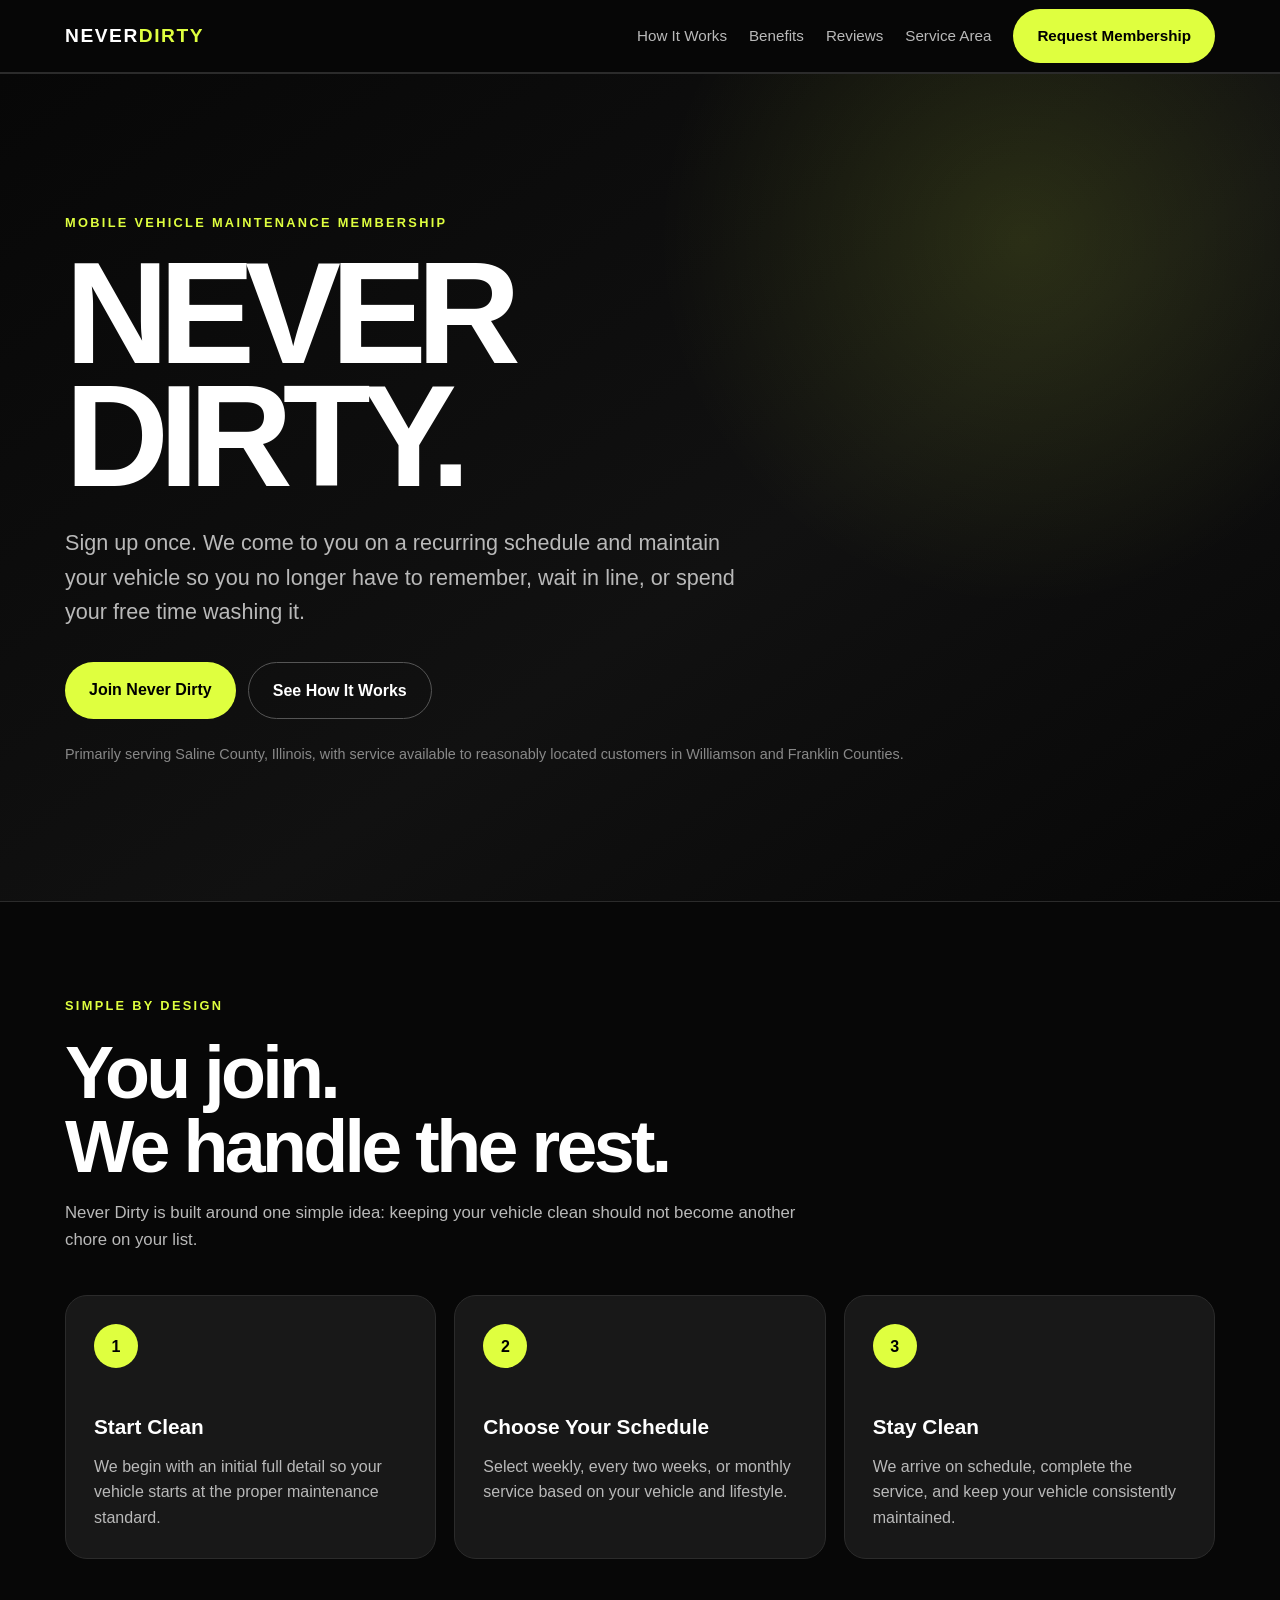
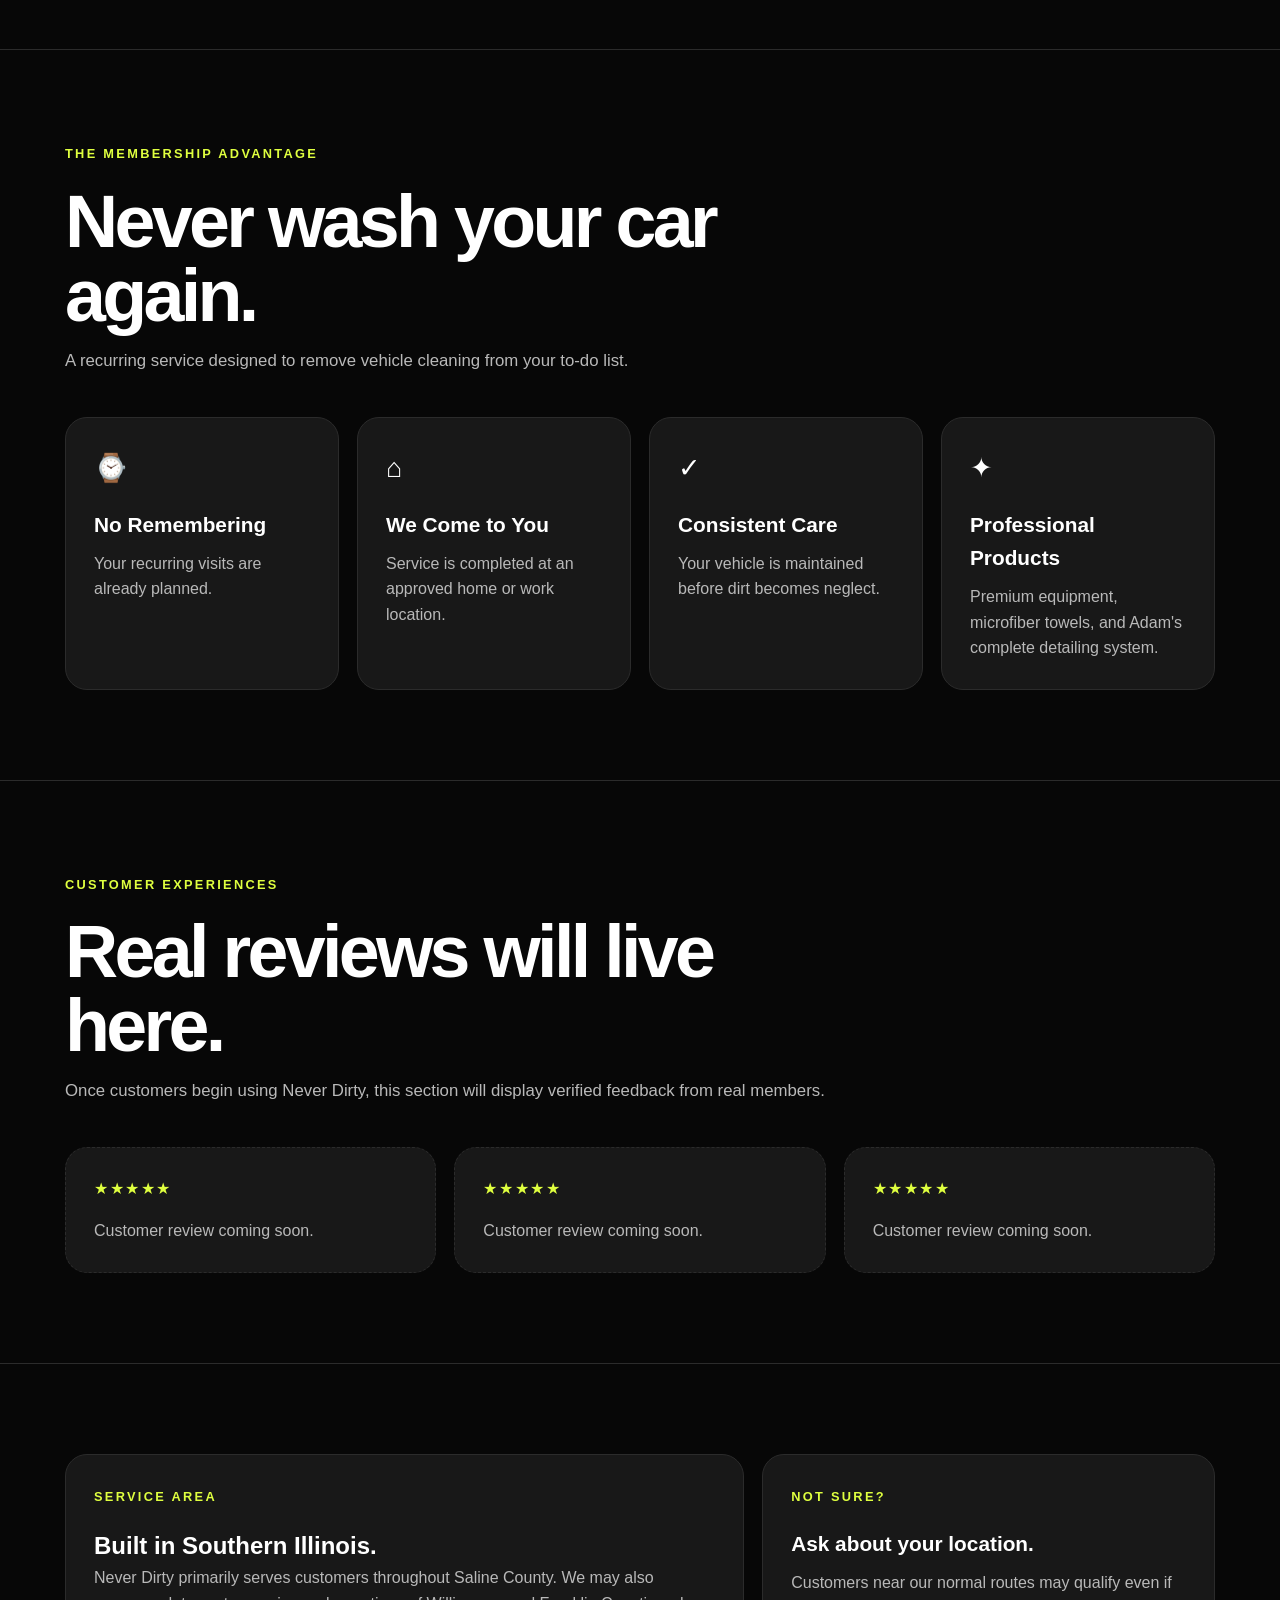
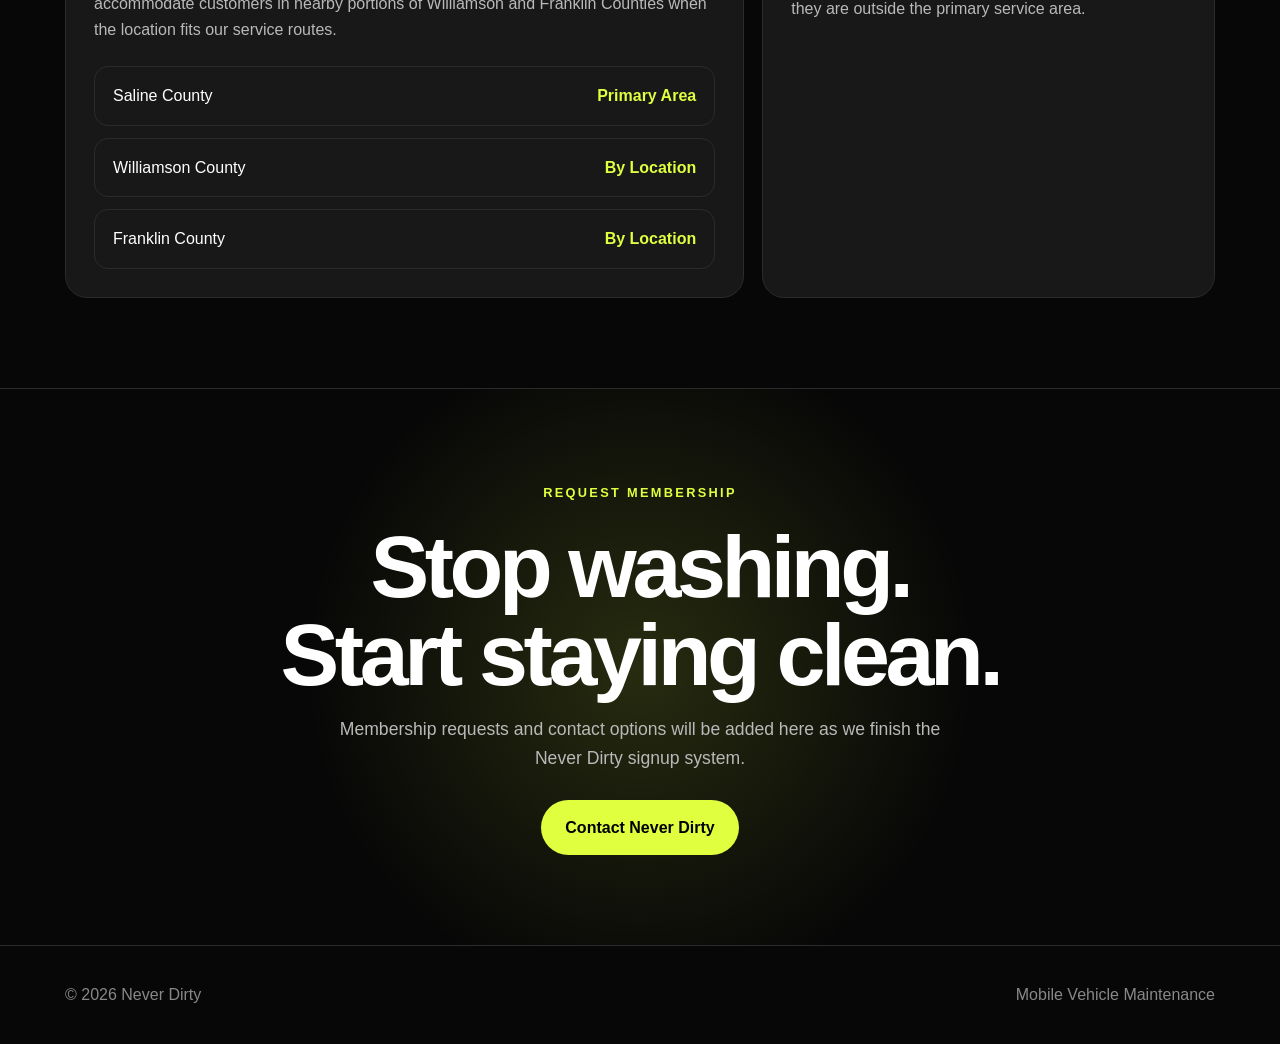
==== index.html @ e8058740 "Create index.html" ====
<!DOCTYPE html>
<html lang="en">
<head>
  <meta charset="UTF-8">

  <meta
    name="viewport"
    content="width=device-width, initial-scale=1.0"
  >

  <title>Never Dirty | Mobile Vehicle Maintenance</title>

  <meta
    name="description"
    content="Never Dirty is a recurring mobile vehicle cleaning and maintenance service serving Saline County and nearby customers in Williamson and Franklin Counties, Illinois."
  >

  <style>
    :root {
      --black: #070707;
      --dark: #111111;
      --card: #181818;
      --white: #ffffff;
      --gray: #b9b9b9;
      --line: #2b2b2b;
      --accent: #dfff3f;
      --max-width: 1150px;
    }

    * {
      box-sizing: border-box;
      margin: 0;
      padding: 0;
    }

    html {
      scroll-behavior: smooth;
    }

    body {
      background: var(--black);
      color: var(--white);
      font-family: Arial, Helvetica, sans-serif;
      line-height: 1.6;
    }

    a {
      color: inherit;
      text-decoration: none;
    }

    .container {
      width: min(92%, var(--max-width));
      margin: 0 auto;
    }

    .button {
      display: inline-block;
      padding: 15px 24px;
      border-radius: 999px;
      background: var(--accent);
      color: #000;
      font-weight: 800;
      transition: 0.2s ease;
    }

    .button:hover {
      transform: translateY(-2px);
    }

    .button-outline {
      background: transparent;
      color: var(--white);
      border: 1px solid #555;
    }

    header {
      position: sticky;
      top: 0;
      z-index: 100;
      background: rgba(7, 7, 7, 0.93);
      border-bottom: 1px solid var(--line);
      backdrop-filter: blur(10px);
    }

    nav {
      min-height: 72px;
      display: flex;
      justify-content: space-between;
      align-items: center;
      gap: 20px;
    }

    .logo {
      font-size: 1.2rem;
      font-weight: 900;
      letter-spacing: 0.08em;
    }

    .logo span {
      color: var(--accent);
    }

    .nav-links {
      display: flex;
      align-items: center;
      gap: 22px;
      color: var(--gray);
      font-size: 0.95rem;
    }

    .hero {
      min-height: calc(100vh - 72px);
      display: flex;
      align-items: center;
      padding: 90px 0;
      background:
        radial-gradient(
          circle at 80% 20%,
          rgba(223, 255, 63, 0.13),
          transparent 30%
        ),
        linear-gradient(
          145deg,
          #070707 0%,
          #111111 58%,
          #070707 100%
        );
    }

    .eyebrow {
      display: inline-block;
      margin-bottom: 20px;
      color: var(--accent);
      font-size: 0.8rem;
      font-weight: 800;
      letter-spacing: 0.18em;
      text-transform: uppercase;
    }

    h1 {
      max-width: 900px;
      margin-bottom: 28px;
      font-size: clamp(4rem, 13vw, 9rem);
      line-height: 0.85;
      letter-spacing: -0.07em;
      text-transform: uppercase;
    }

    .hero-text {
      max-width: 670px;
      margin-bottom: 32px;
      color: var(--gray);
      font-size: clamp(1.08rem, 2vw, 1.35rem);
    }

    .hero-buttons {
      display: flex;
      flex-wrap: wrap;
      gap: 12px;
    }

    .service-note {
      margin-top: 24px;
      color: #888;
      font-size: 0.9rem;
    }

    section {
      padding: 90px 0;
      border-top: 1px solid var(--line);
    }

    .section-heading {
      max-width: 760px;
      margin-bottom: 42px;
    }

    .section-heading h2 {
      margin-bottom: 16px;
      font-size: clamp(2.3rem, 6vw, 4.6rem);
      line-height: 1;
      letter-spacing: -0.05em;
    }

    .section-heading p {
      color: var(--gray);
      font-size: 1.05rem;
    }

    .grid-3 {
      display: grid;
      grid-template-columns: repeat(3, 1fr);
      gap: 18px;
    }

    .grid-4 {
      display: grid;
      grid-template-columns: repeat(4, 1fr);
      gap: 18px;
    }

    .card {
      background: var(--card);
      border: 1px solid var(--line);
      border-radius: 22px;
      padding: 28px;
    }

    .step-number {
      width: 44px;
      height: 44px;
      margin-bottom: 42px;
      border-radius: 50%;
      display: grid;
      place-items: center;
      background: var(--accent);
      color: #000;
      font-weight: 900;
    }

    .card h3 {
      margin-bottom: 10px;
      font-size: 1.3rem;
    }

    .card p {
      color: var(--gray);
    }

    .benefit-icon {
      margin-bottom: 18px;
      font-size: 1.7rem;
    }

    .reviews {
      display: grid;
      grid-template-columns: repeat(3, 1fr);
      gap: 18px;
    }

    .review-stars {
      margin-bottom: 16px;
      color: var(--accent);
      letter-spacing: 0.1em;
    }

    .review-placeholder {
      border-style: dashed;
    }

    .service-area {
      display: grid;
      grid-template-columns: 1.2fr 0.8fr;
      gap: 18px;
    }

    .county-list {
      display: grid;
      gap: 12px;
      margin-top: 24px;
    }

    .county {
      display: flex;
      justify-content: space-between;
      gap: 16px;
      padding: 16px 18px;
      border: 1px solid var(--line);
      border-radius: 14px;
    }

    .county strong {
      color: var(--accent);
    }

    .cta {
      text-align: center;
      background:
        radial-gradient(
          circle at center,
          rgba(223, 255, 63, 0.15),
          transparent 48%
        );
    }

    .cta h2 {
      margin-bottom: 16px;
      font-size: clamp(2.8rem, 7vw, 5.5rem);
      line-height: 1;
      letter-spacing: -0.05em;
    }

    .cta p {
      max-width: 650px;
      margin: 0 auto 28px;
      color: var(--gray);
      font-size: 1.1rem;
    }

    footer {
      padding: 36px 0;
      border-top: 1px solid var(--line);
      color: #888;
    }

    .footer-row {
      display: flex;
      justify-content: space-between;
      gap: 20px;
      flex-wrap: wrap;
    }

    @media (max-width: 850px) {
      .nav-links a:not(.button) {
        display: none;
      }

      .grid-3,
      .grid-4,
      .reviews,
      .service-area {
        grid-template-columns: 1fr;
      }

      section {
        padding: 72px 0;
      }

      .hero {
        min-height: auto;
        padding: 100px 0;
      }
    }
  </style>
</head>

<body>

  <header>
    <nav class="container">
      <a href="#top" class="logo">
        NEVER<span>DIRTY</span>
      </a>

      <div class="nav-links">
        <a href="#how-it-works">How It Works</a>
        <a href="#benefits">Benefits</a>
        <a href="#reviews">Reviews</a>
        <a href="#service-area">Service Area</a>
        <a href="#join" class="button">Request Membership</a>
      </div>
    </nav>
  </header>

  <main id="top">

    <section class="hero">
      <div class="container">

        <span class="eyebrow">
          Mobile vehicle maintenance membership
        </span>

        <h1>
          Never<br>
          Dirty.
        </h1>

        <p class="hero-text">
          Sign up once. We come to you on a recurring schedule
          and maintain your vehicle so you no longer have to
          remember, wait in line, or spend your free time washing it.
        </p>

        <div class="hero-buttons">
          <a href="#join" class="button">
            Join Never Dirty
          </a>

          <a href="#how-it-works" class="button button-outline">
            See How It Works
          </a>
        </div>

        <p class="service-note">
          Primarily serving Saline County, Illinois, with service
          available to reasonably located customers in Williamson
          and Franklin Counties.
        </p>

      </div>
    </section>

    <section id="how-it-works">
      <div class="container">

        <div class="section-heading">
          <span class="eyebrow">Simple by design</span>

          <h2>
            You join.<br>
            We handle the rest.
          </h2>

          <p>
            Never Dirty is built around one simple idea:
            keeping your vehicle clean should not become another
            chore on your list.
          </p>
        </div>

        <div class="grid-3">

          <article class="card">
            <div class="step-number">1</div>

            <h3>Start Clean</h3>

            <p>
              We begin with an initial full detail so your vehicle
              starts at the proper maintenance standard.
            </p>
          </article>

          <article class="card">
            <div class="step-number">2</div>

            <h3>Choose Your Schedule</h3>

            <p>
              Select weekly, every two weeks, or monthly service
              based on your vehicle and lifestyle.
            </p>
          </article>

          <article class="card">
            <div class="step-number">3</div>

            <h3>Stay Clean</h3>

            <p>
              We arrive on schedule, complete the service, and keep
              your vehicle consistently maintained.
            </p>
          </article>

        </div>
      </div>
    </section>

    <section id="benefits">
      <div class="container">

        <div class="section-heading">
          <span class="eyebrow">The membership advantage</span>

          <h2>
            Never wash your car again.
          </h2>

          <p>
            A recurring service designed to remove vehicle cleaning
            from your to-do list.
          </p>
        </div>

        <div class="grid-4">

          <article class="card">
            <div class="benefit-icon">⌚</div>

            <h3>No Remembering</h3>

            <p>
              Your recurring visits are already planned.
            </p>
          </article>

          <article class="card">
            <div class="benefit-icon">⌂</div>

            <h3>We Come to You</h3>

            <p>
              Service is completed at an approved home or work location.
            </p>
          </article>

          <article class="card">
            <div class="benefit-icon">✓</div>

            <h3>Consistent Care</h3>

            <p>
              Your vehicle is maintained before dirt becomes neglect.
            </p>
          </article>

          <article class="card">
            <div class="benefit-icon">✦</div>

            <h3>Professional Products</h3>

            <p>
              Premium equipment, microfiber towels, and Adam's
              complete detailing system.
            </p>
          </article>

        </div>
      </div>
    </section>

    <section id="reviews">
      <div class="container">

        <div class="section-heading">
          <span class="eyebrow">Customer experiences</span>

          <h2>
            Real reviews will live here.
          </h2>

          <p>
            Once customers begin using Never Dirty, this section
            will display verified feedback from real members.
          </p>
        </div>

        <div class="reviews">

          <article class="card review-placeholder">
            <div class="review-stars">★★★★★</div>

            <p>
              Customer review coming soon.
            </p>
          </article>

          <article class="card review-placeholder">
            <div class="review-stars">★★★★★</div>

            <p>
              Customer review coming soon.
            </p>
          </article>

          <article class="card review-placeholder">
            <div class="review-stars">★★★★★</div>

            <p>
              Customer review coming soon.
            </p>
          </article>

        </div>
      </div>
    </section>

    <section id="service-area">
      <div class="container service-area">

        <div class="card">
          <span class="eyebrow">Service area</span>

          <h2>
            Built in Southern Illinois.
          </h2>

          <p>
            Never Dirty primarily serves customers throughout
            Saline County. We may also accommodate customers in
            nearby portions of Williamson and Franklin Counties
            when the location fits our service routes.
          </p>

          <div class="county-list">

            <div class="county">
              <span>Saline County</span>
              <strong>Primary Area</strong>
            </div>

            <div class="county">
              <span>Williamson County</span>
              <strong>By Location</strong>
            </div>

            <div class="county">
              <span>Franklin County</span>
              <strong>By Location</strong>
            </div>

          </div>
        </div>

        <div class="card">
          <span class="eyebrow">Not sure?</span>

          <h3>
            Ask about your location.
          </h3>

          <p>
            Customers near our normal routes may qualify even if
            they are outside the primary service area.
          </p>
        </div>

      </div>
    </section>

    <section id="join" class="cta">
      <div class="container">

        <span class="eyebrow">
          Request membership
        </span>

        <h2>
          Stop washing.<br>
          Start staying clean.
        </h2>

        <p>
          Membership requests and contact options will be added
          here as we finish the Never Dirty signup system.
        </p>

        <a
          href="mailto:your-email@example.com"
          class="button"
        >
          Contact Never Dirty
        </a>

      </div>
    </section>

  </main>

  <footer>
    <div class="container footer-row">

      <span>
        © 2026 Never Dirty
      </span>

      <span>
        Mobile Vehicle Maintenance
      </span>

    </div>
  </footer>

</body>
</html>
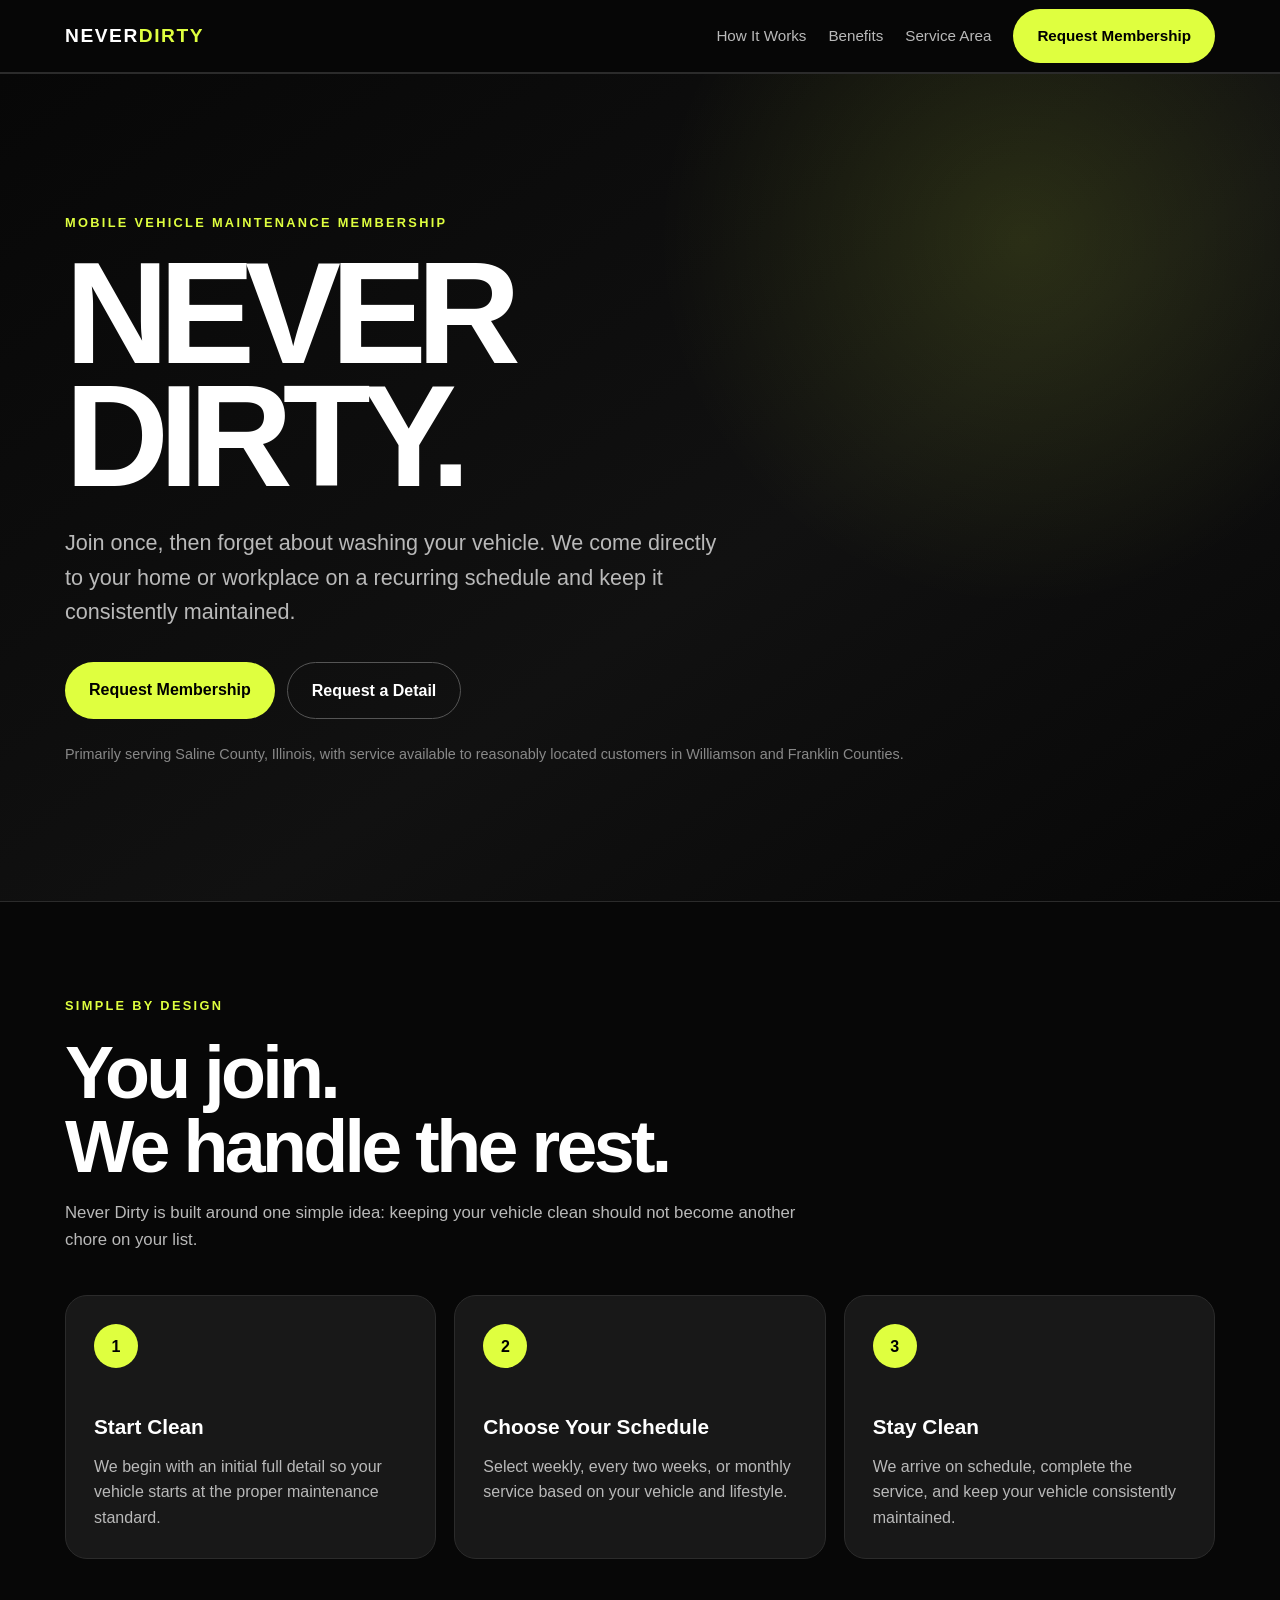
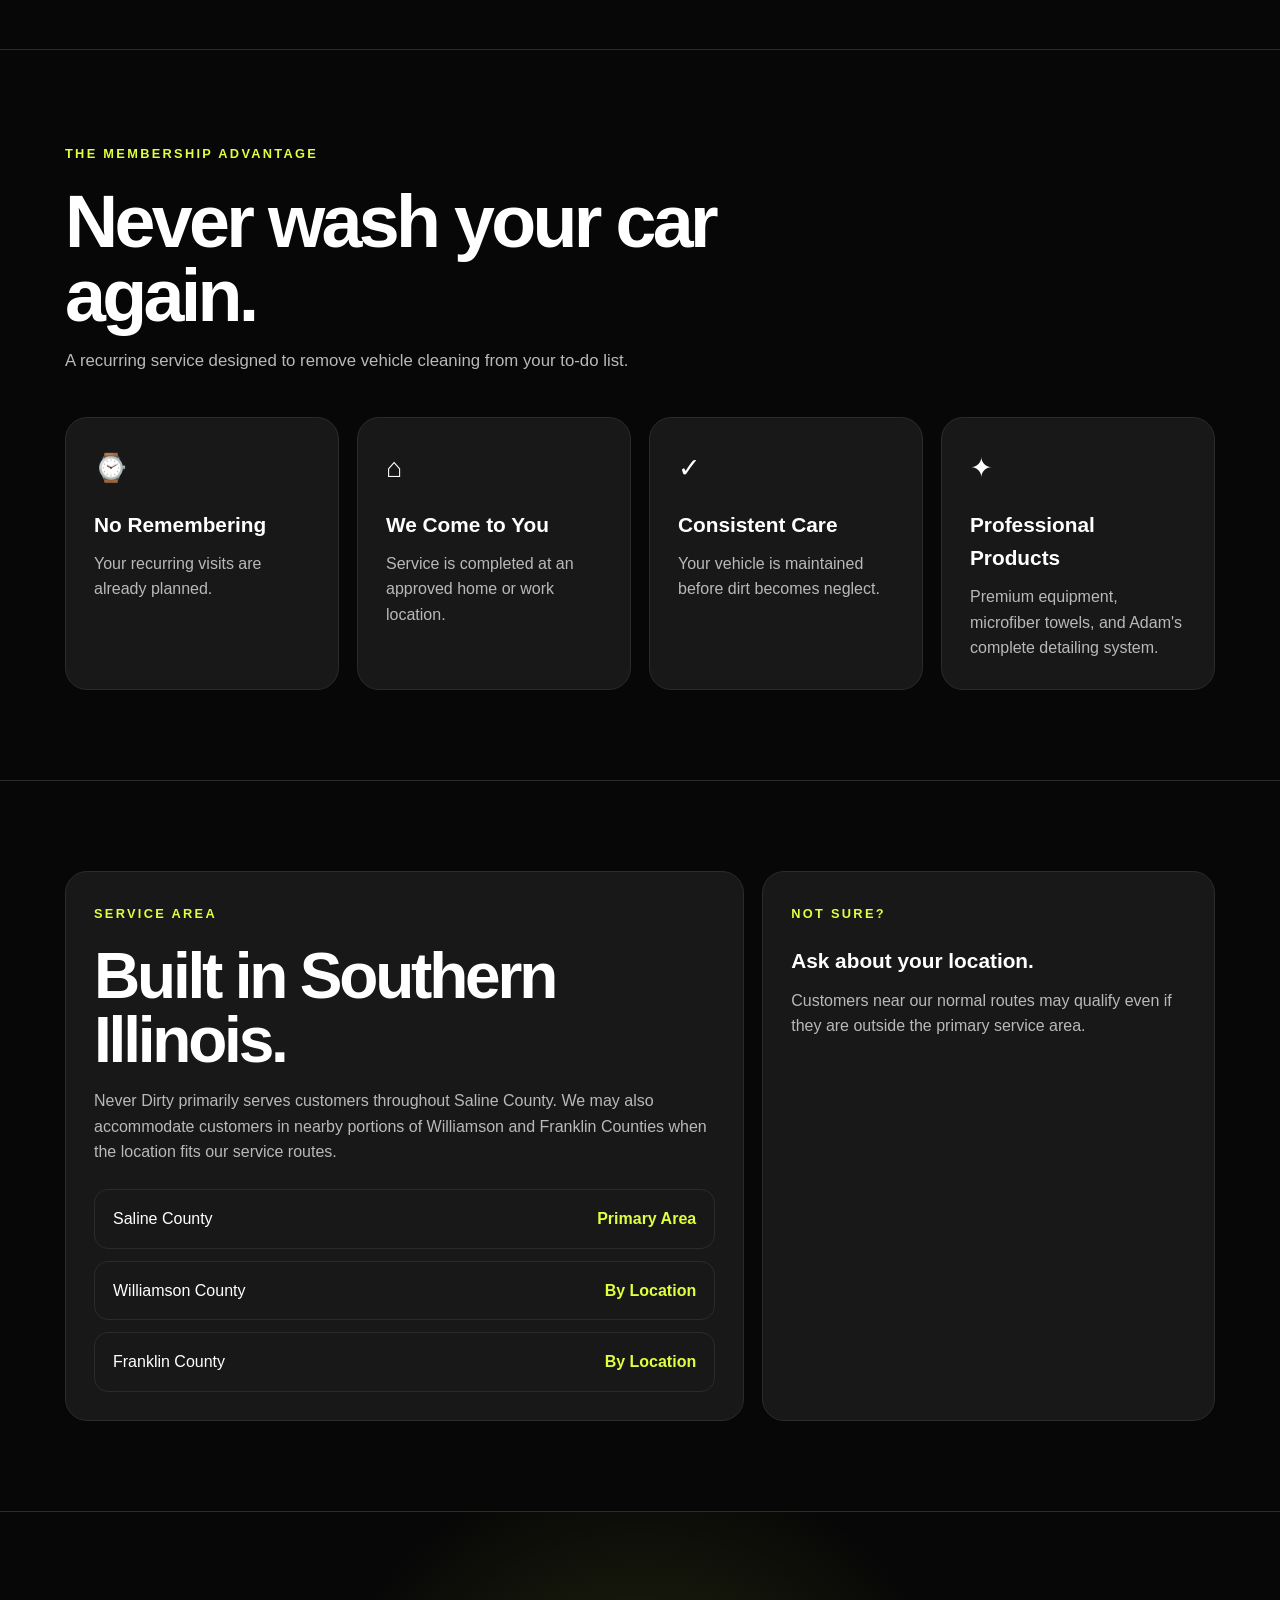
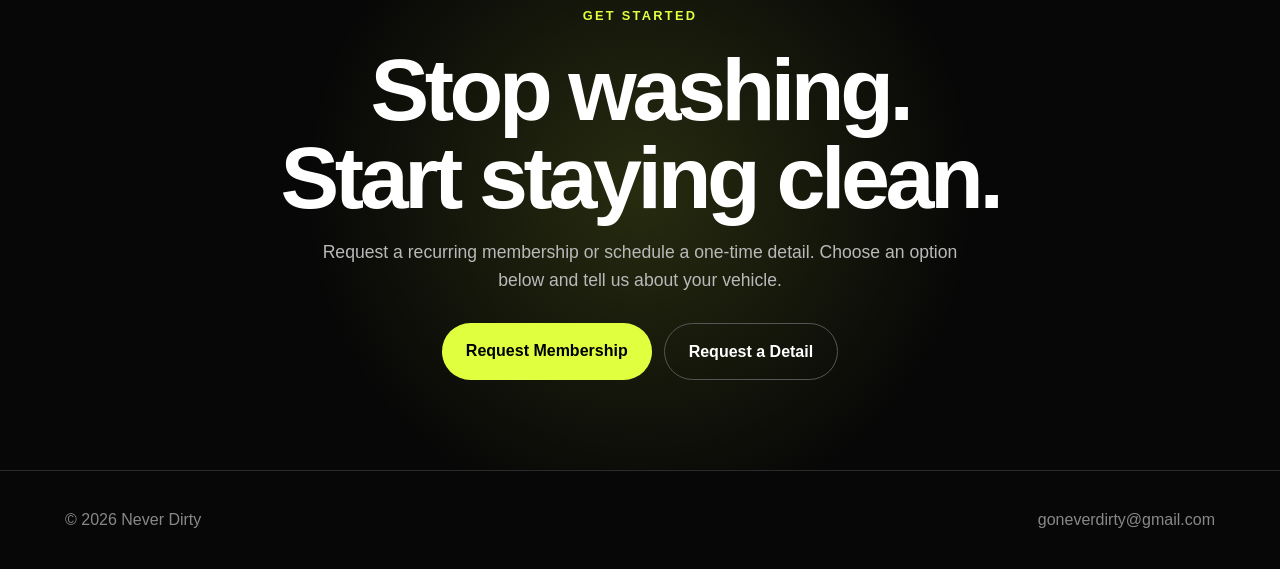
==== commit 79790b3c: "Create index.html" ====
--- a/index.html
+++ b/index.html
@@ -8,11 +8,11 @@
     content="width=device-width, initial-scale=1.0"
   >
 
-  <title>Never Dirty | Mobile Vehicle Maintenance</title>
+  <title>Never Dirty | Never Wash Your Car Again</title>
 
   <meta
     name="description"
-    content="Never Dirty is a recurring mobile vehicle cleaning and maintenance service serving Saline County and nearby customers in Williamson and Franklin Counties, Illinois."
+    content="Never Dirty is Southern Illinois' mobile vehicle maintenance membership. We come to your home or workplace on a recurring schedule so you never have to wash your vehicle again."
   >
 
   <style>
@@ -61,11 +61,14 @@
       background: var(--accent);
       color: #000;
       font-weight: 800;
-      transition: 0.2s ease;
+      transition:
+        transform 0.2s ease,
+        box-shadow 0.2s ease;
     }
 
     .button:hover {
       transform: translateY(-2px);
+      box-shadow: 0 10px 30px rgba(223, 255, 63, 0.14);
     }
 
     .button-outline {
@@ -107,6 +110,10 @@
       gap: 22px;
       color: var(--gray);
       font-size: 0.95rem;
+    }
+
+    .nav-links a:not(.button):hover {
+      color: var(--white);
     }
 
     .hero {
@@ -205,6 +212,14 @@
       border: 1px solid var(--line);
       border-radius: 22px;
       padding: 28px;
+      transition:
+        transform 0.2s ease,
+        border-color 0.2s ease;
+    }
+
+    .card:hover {
+      transform: translateY(-3px);
+      border-color: #3d3d3d;
     }
 
     .step-number {
@@ -233,26 +248,17 @@
       font-size: 1.7rem;
     }
 
-    .reviews {
-      display: grid;
-      grid-template-columns: repeat(3, 1fr);
-      gap: 18px;
-    }
-
-    .review-stars {
-      margin-bottom: 16px;
-      color: var(--accent);
-      letter-spacing: 0.1em;
-    }
-
-    .review-placeholder {
-      border-style: dashed;
-    }
-
     .service-area {
       display: grid;
       grid-template-columns: 1.2fr 0.8fr;
       gap: 18px;
+    }
+
+    .service-area h2 {
+      margin-bottom: 16px;
+      font-size: clamp(2.2rem, 5vw, 4rem);
+      line-height: 1;
+      letter-spacing: -0.05em;
     }
 
     .county-list {
@@ -298,6 +304,13 @@
       font-size: 1.1rem;
     }
 
+    .cta-buttons {
+      display: flex;
+      justify-content: center;
+      flex-wrap: wrap;
+      gap: 12px;
+    }
+
     footer {
       padding: 36px 0;
       border-top: 1px solid var(--line);
@@ -311,6 +324,10 @@
       flex-wrap: wrap;
     }
 
+    .footer-row a:hover {
+      color: var(--accent);
+    }
+
     @media (max-width: 850px) {
       .nav-links a:not(.button) {
         display: none;
@@ -318,7 +335,6 @@
 
       .grid-3,
       .grid-4,
-      .reviews,
       .service-area {
         grid-template-columns: 1fr;
       }
@@ -330,6 +346,29 @@
       .hero {
         min-height: auto;
         padding: 100px 0;
+      }
+    }
+
+    @media (max-width: 520px) {
+      .nav-links .button {
+        padding: 12px 16px;
+        font-size: 0.82rem;
+      }
+
+      .hero-buttons,
+      .cta-buttons {
+        flex-direction: column;
+      }
+
+      .hero-buttons .button,
+      .cta-buttons .button {
+        width: 100%;
+        text-align: center;
+      }
+
+      .county {
+        flex-direction: column;
+        gap: 4px;
       }
     }
   </style>
@@ -346,9 +385,14 @@
       <div class="nav-links">
         <a href="#how-it-works">How It Works</a>
         <a href="#benefits">Benefits</a>
-        <a href="#reviews">Reviews</a>
         <a href="#service-area">Service Area</a>
-        <a href="#join" class="button">Request Membership</a>
+
+        <a
+          href="mailto:goneverdirty@gmail.com?subject=Never%20Dirty%20Membership%20Request&amp;body=Name%3A%0D%0APhone%3A%0D%0ALocation%3A%0D%0AVehicle%20year%2C%20make%20and%20model%3A%0D%0APreferred%20service%20frequency%3A%0D%0A%0D%0AAdditional%20information%3A"
+          class="button"
+        >
+          Request Membership
+        </a>
       </div>
     </nav>
   </header>
@@ -368,19 +412,27 @@
         </h1>
 
         <p class="hero-text">
-          Sign up once. We come to you on a recurring schedule
-          and maintain your vehicle so you no longer have to
-          remember, wait in line, or spend your free time washing it.
+          Join once, then forget about washing your vehicle.
+          We come directly to your home or workplace on a recurring
+          schedule and keep it consistently maintained.
         </p>
 
         <div class="hero-buttons">
-          <a href="#join" class="button">
-            Join Never Dirty
+
+          <a
+            href="mailto:goneverdirty@gmail.com?subject=Never%20Dirty%20Membership%20Request&amp;body=Name%3A%0D%0APhone%3A%0D%0ALocation%3A%0D%0AVehicle%20year%2C%20make%20and%20model%3A%0D%0APreferred%20service%20frequency%3A%0D%0A%0D%0AAdditional%20information%3A"
+            class="button"
+          >
+            Request Membership
           </a>
 
-          <a href="#how-it-works" class="button button-outline">
-            See How It Works
+          <a
+            href="mailto:goneverdirty@gmail.com?subject=Never%20Dirty%20Detail%20Request&amp;body=Name%3A%0D%0APhone%3A%0D%0ALocation%3A%0D%0AVehicle%20year%2C%20make%20and%20model%3A%0D%0AInterior%2C%20exterior%20or%20complete%20detail%3A%0D%0A%0D%0APlease%20describe%20the%20vehicle%27s%20current%20condition%3A"
+            class="button button-outline"
+          >
+            Request a Detail
           </a>
+
         </div>
 
         <p class="service-note">
@@ -505,52 +557,6 @@
             <p>
               Premium equipment, microfiber towels, and Adam's
               complete detailing system.
-            </p>
-          </article>
-
-        </div>
-      </div>
-    </section>
-
-    <section id="reviews">
-      <div class="container">
-
-        <div class="section-heading">
-          <span class="eyebrow">Customer experiences</span>
-
-          <h2>
-            Real reviews will live here.
-          </h2>
-
-          <p>
-            Once customers begin using Never Dirty, this section
-            will display verified feedback from real members.
-          </p>
-        </div>
-
-        <div class="reviews">
-
-          <article class="card review-placeholder">
-            <div class="review-stars">★★★★★</div>
-
-            <p>
-              Customer review coming soon.
-            </p>
-          </article>
-
-          <article class="card review-placeholder">
-            <div class="review-stars">★★★★★</div>
-
-            <p>
-              Customer review coming soon.
-            </p>
-          </article>
-
-          <article class="card review-placeholder">
-            <div class="review-stars">★★★★★</div>
-
-            <p>
-              Customer review coming soon.
             </p>
           </article>
 
@@ -615,7 +621,7 @@
       <div class="container">
 
         <span class="eyebrow">
-          Request membership
+          Get started
         </span>
 
         <h2>
@@ -624,16 +630,27 @@
         </h2>
 
         <p>
-          Membership requests and contact options will be added
-          here as we finish the Never Dirty signup system.
+          Request a recurring membership or schedule a one-time
+          detail. Choose an option below and tell us about your vehicle.
         </p>
 
-        <a
-          href="mailto:your-email@example.com"
-          class="button"
-        >
-          Contact Never Dirty
-        </a>
+        <div class="cta-buttons">
+
+          <a
+            href="mailto:goneverdirty@gmail.com?subject=Never%20Dirty%20Membership%20Request&amp;body=Name%3A%0D%0APhone%3A%0D%0ALocation%3A%0D%0AVehicle%20year%2C%20make%20and%20model%3A%0D%0APreferred%20service%20frequency%3A%0D%0A%0D%0AAdditional%20information%3A"
+            class="button"
+          >
+            Request Membership
+          </a>
+
+          <a
+            href="mailto:goneverdirty@gmail.com?subject=Never%20Dirty%20Detail%20Request&amp;body=Name%3A%0D%0APhone%3A%0D%0ALocation%3A%0D%0AVehicle%20year%2C%20make%20and%20model%3A%0D%0AInterior%2C%20exterior%20or%20complete%20detail%3A%0D%0A%0D%0APlease%20describe%20the%20vehicle%27s%20current%20condition%3A"
+            class="button button-outline"
+          >
+            Request a Detail
+          </a>
+
+        </div>
 
       </div>
     </section>
@@ -647,9 +664,9 @@
         © 2026 Never Dirty
       </span>
 
-      <span>
-        Mobile Vehicle Maintenance
-      </span>
+      <a href="mailto:goneverdirty@gmail.com">
+        goneverdirty@gmail.com
+      </a>
 
     </div>
   </footer>
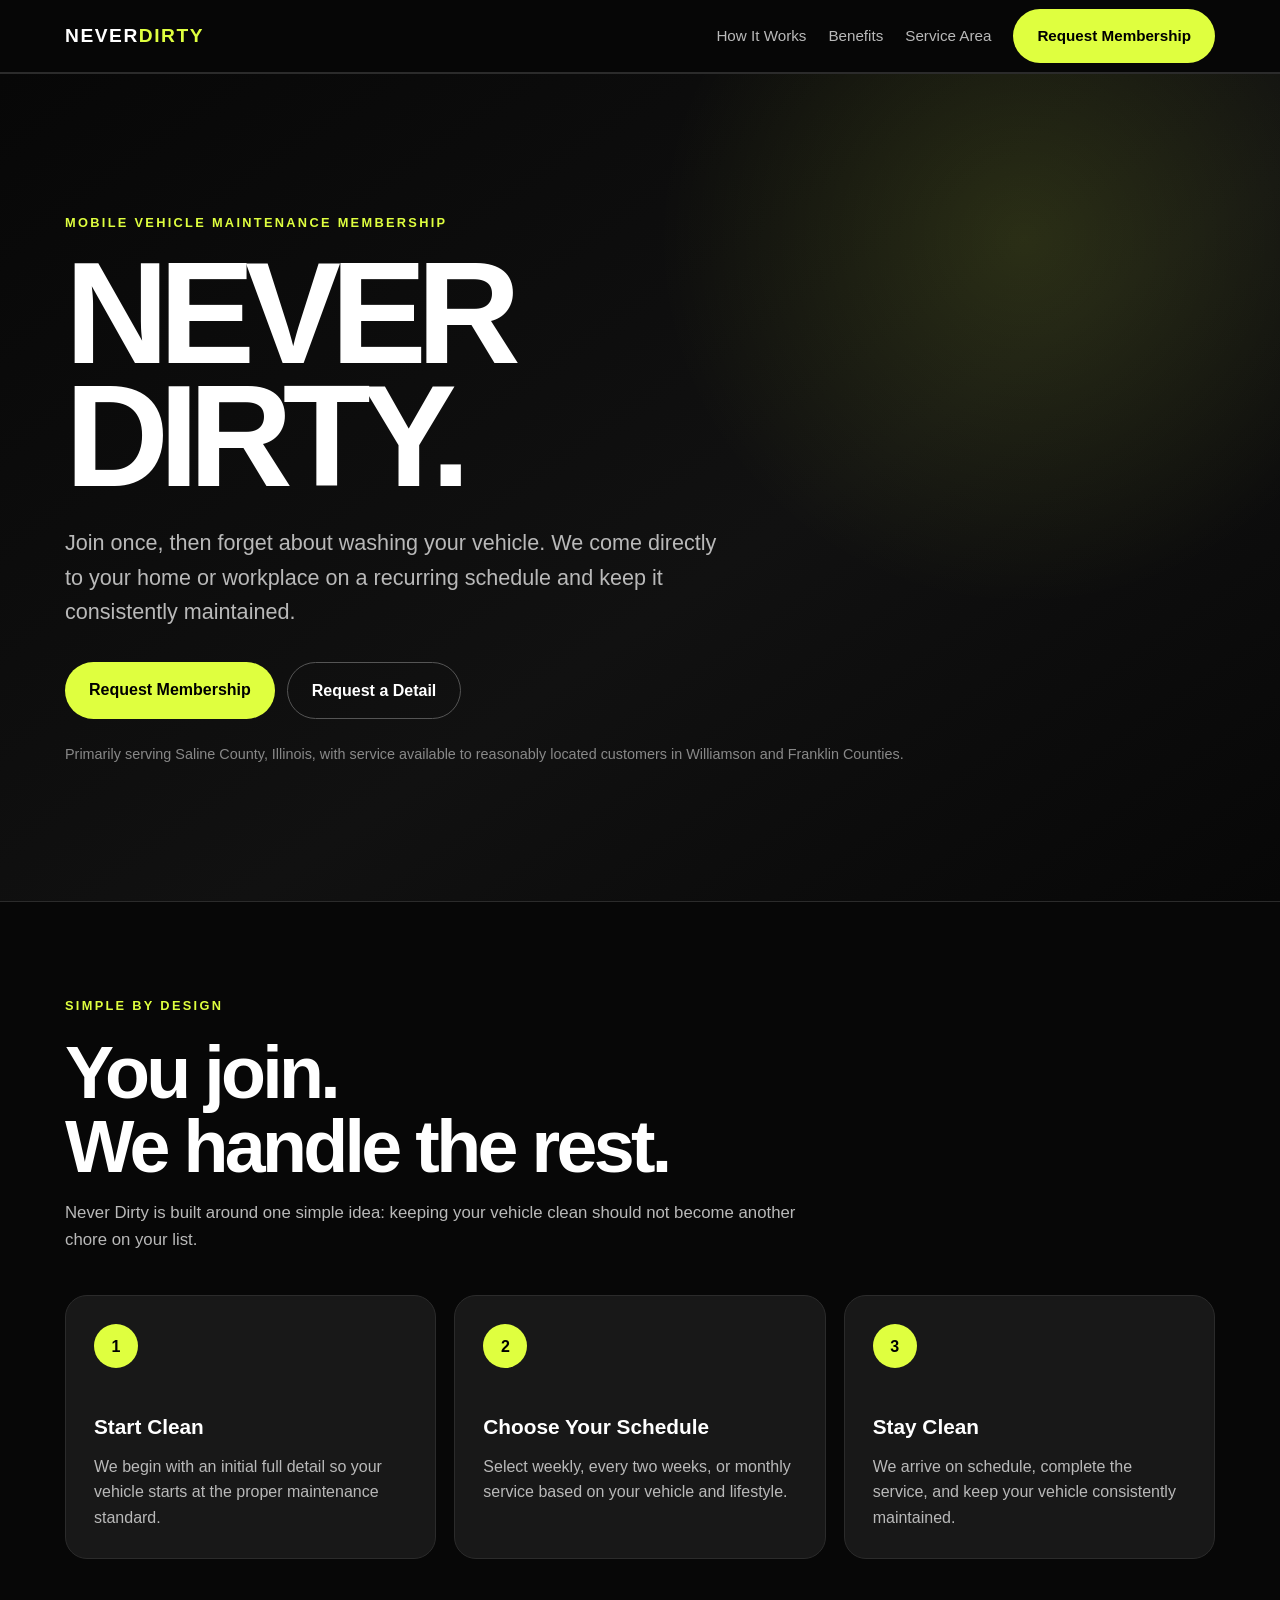
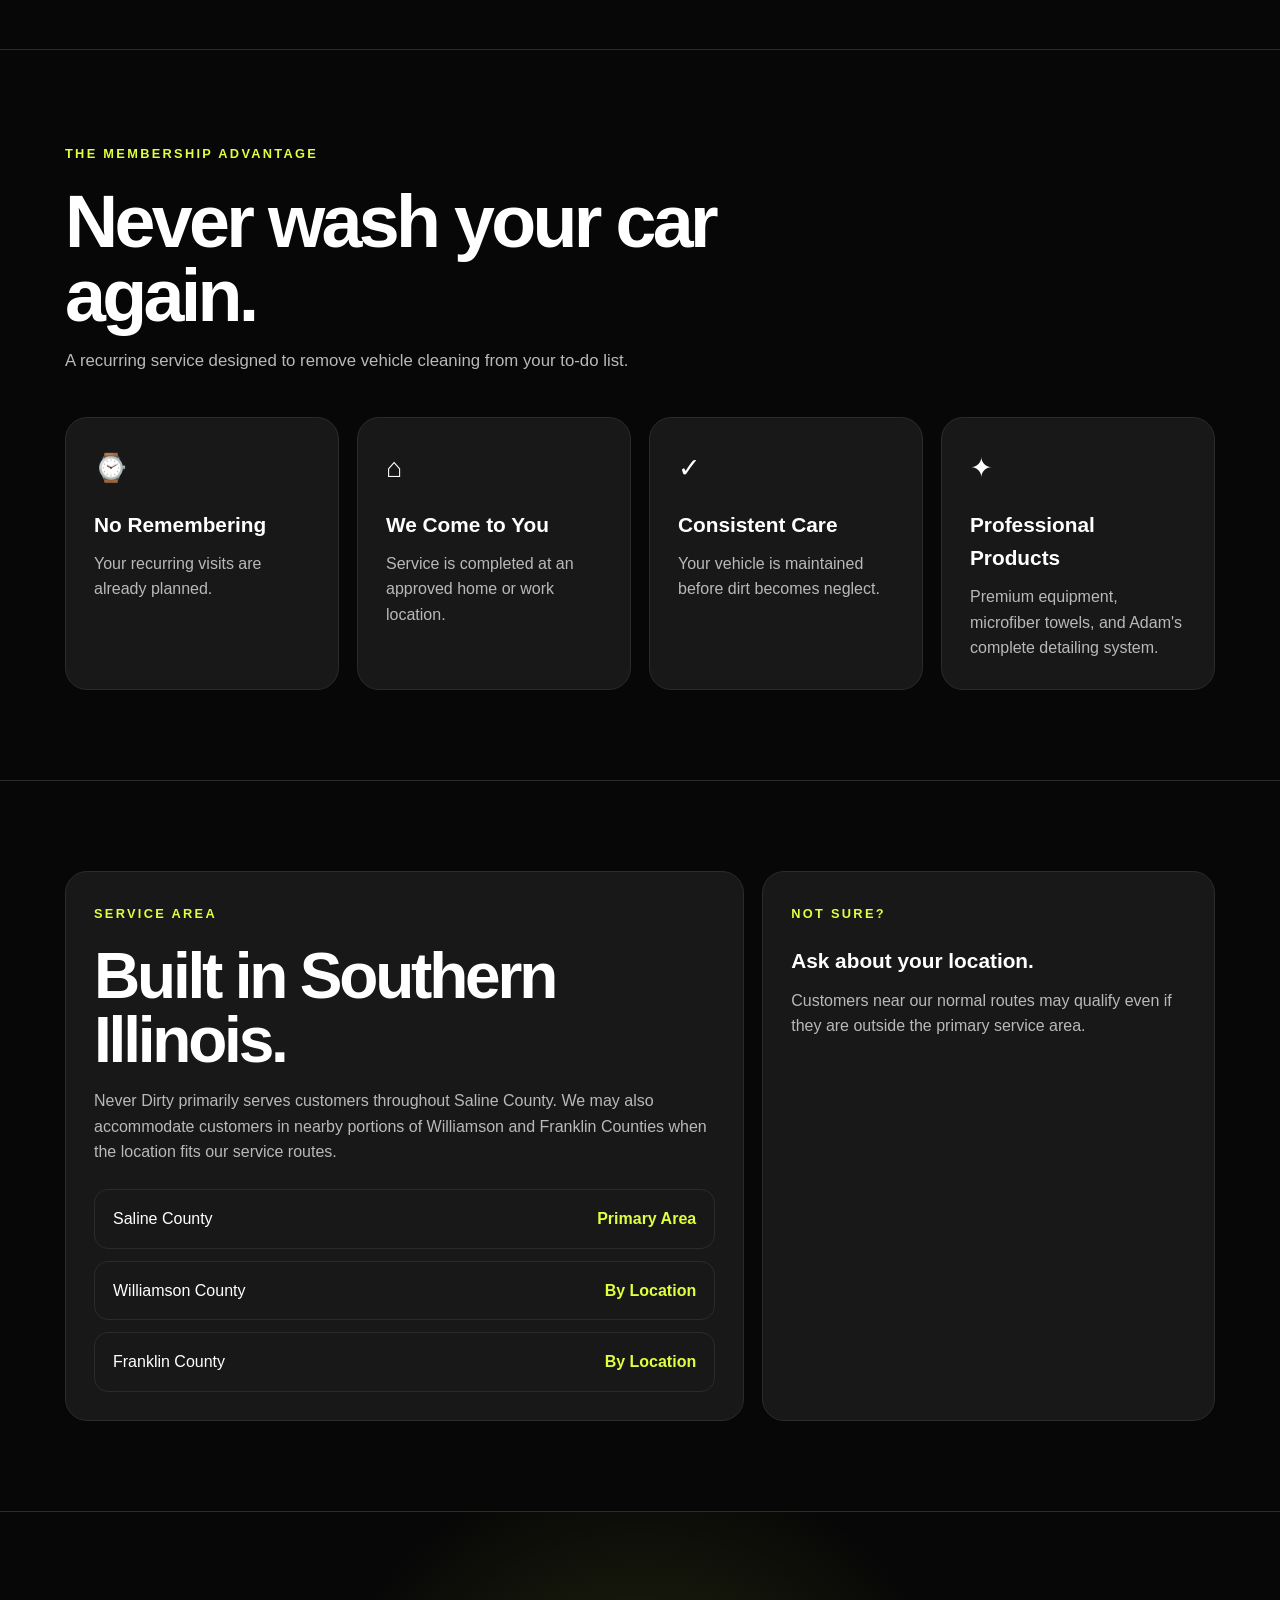
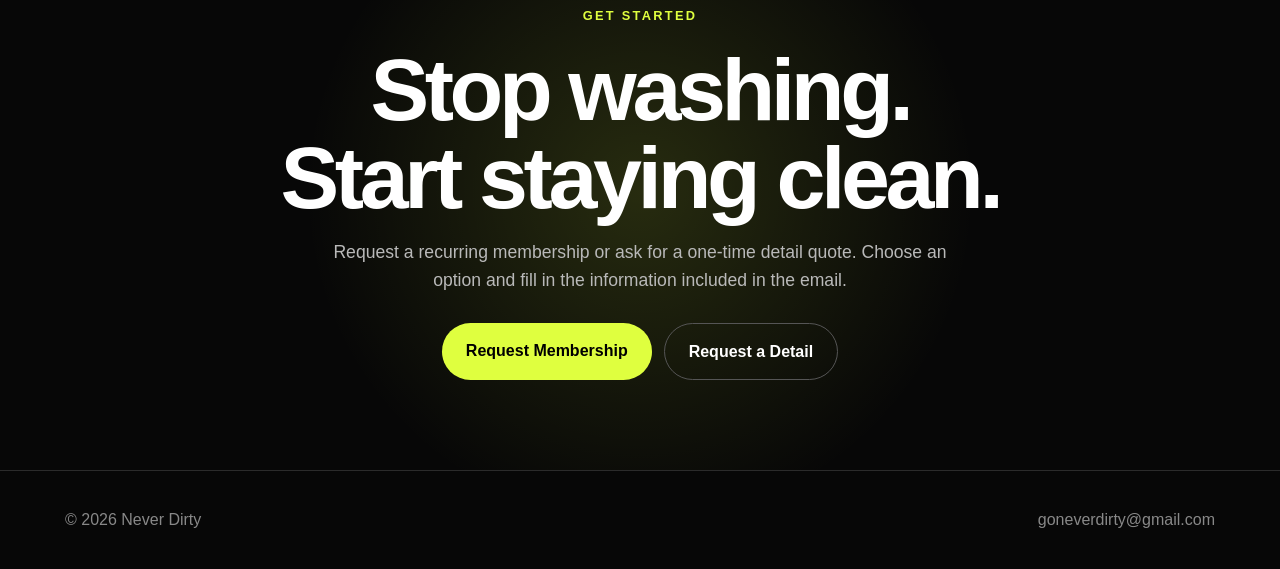
==== commit 00888abc: "Update index.html" ====
--- a/index.html
+++ b/index.html
@@ -388,7 +388,7 @@
         <a href="#service-area">Service Area</a>
 
         <a
-          href="mailto:goneverdirty@gmail.com?subject=Never%20Dirty%20Membership%20Request&amp;body=Name%3A%0D%0APhone%3A%0D%0ALocation%3A%0D%0AVehicle%20year%2C%20make%20and%20model%3A%0D%0APreferred%20service%20frequency%3A%0D%0A%0D%0AAdditional%20information%3A"
+          href="mailto:goneverdirty@gmail.com?subject=Never%20Dirty%20Membership%20Request&amp;body=I%27m%20interested%20in%20joining%20Never%20Dirty.%0D%0A%0D%0ACONTACT%20INFORMATION%0D%0AName%3A%20%0D%0APhone%20number%3A%20%0D%0AService%20address%3A%20%0D%0ABest%20time%20to%20contact%20me%3A%20%0D%0A%0D%0AMEMBERSHIP%20PREFERENCE%0D%0ARequested%20schedule%3A%20Weekly%20%2F%20Every%202%20Weeks%20%2F%20Monthly%0D%0ANumber%20of%20vehicles%3A%20%0D%0AUsual%20service%20location%3A%20Home%20%2F%20Work%0D%0A%0D%0AVEHICLE%201%0D%0AYear%3A%20%0D%0AMake%3A%20%0D%0AModel%3A%20%0D%0AColor%3A%20%0D%0A%0D%0AVEHICLE%202%20%28if%20applicable%29%0D%0AYear%3A%20%0D%0AMake%3A%20%0D%0AModel%3A%20%0D%0AColor%3A%20%0D%0A%0D%0AIs%20there%20adequate%20space%20for%20service%3F%20Yes%20%2F%20No%20%2F%20Not%20sure%0D%0ADriveway%20or%20service%20surface%3A%20Paved%20%2F%20Gravel%20%2F%20Firm%20grass%0D%0A%0D%0AAnything%20else%20we%20should%20know%3A%20"
           class="button"
         >
           Request Membership
@@ -420,14 +420,14 @@
         <div class="hero-buttons">
 
           <a
-            href="mailto:goneverdirty@gmail.com?subject=Never%20Dirty%20Membership%20Request&amp;body=Name%3A%0D%0APhone%3A%0D%0ALocation%3A%0D%0AVehicle%20year%2C%20make%20and%20model%3A%0D%0APreferred%20service%20frequency%3A%0D%0A%0D%0AAdditional%20information%3A"
+            href="mailto:goneverdirty@gmail.com?subject=Never%20Dirty%20Membership%20Request&amp;body=I%27m%20interested%20in%20joining%20Never%20Dirty.%0D%0A%0D%0ACONTACT%20INFORMATION%0D%0AName%3A%20%0D%0APhone%20number%3A%20%0D%0AService%20address%3A%20%0D%0ABest%20time%20to%20contact%20me%3A%20%0D%0A%0D%0AMEMBERSHIP%20PREFERENCE%0D%0ARequested%20schedule%3A%20Weekly%20%2F%20Every%202%20Weeks%20%2F%20Monthly%0D%0ANumber%20of%20vehicles%3A%20%0D%0AUsual%20service%20location%3A%20Home%20%2F%20Work%0D%0A%0D%0AVEHICLE%201%0D%0AYear%3A%20%0D%0AMake%3A%20%0D%0AModel%3A%20%0D%0AColor%3A%20%0D%0A%0D%0AVEHICLE%202%20%28if%20applicable%29%0D%0AYear%3A%20%0D%0AMake%3A%20%0D%0AModel%3A%20%0D%0AColor%3A%20%0D%0A%0D%0AIs%20there%20adequate%20space%20for%20service%3F%20Yes%20%2F%20No%20%2F%20Not%20sure%0D%0ADriveway%20or%20service%20surface%3A%20Paved%20%2F%20Gravel%20%2F%20Firm%20grass%0D%0A%0D%0AAnything%20else%20we%20should%20know%3A%20"
             class="button"
           >
             Request Membership
           </a>
 
           <a
-            href="mailto:goneverdirty@gmail.com?subject=Never%20Dirty%20Detail%20Request&amp;body=Name%3A%0D%0APhone%3A%0D%0ALocation%3A%0D%0AVehicle%20year%2C%20make%20and%20model%3A%0D%0AInterior%2C%20exterior%20or%20complete%20detail%3A%0D%0A%0D%0APlease%20describe%20the%20vehicle%27s%20current%20condition%3A"
+            href="mailto:goneverdirty@gmail.com?subject=Never%20Dirty%20Detail%20Quote%20Request&amp;body=I%27d%20like%20a%20quote%20for%20a%20one-time%20detail.%0D%0A%0D%0ACONTACT%20INFORMATION%0D%0AName%3A%20%0D%0APhone%20number%3A%20%0D%0AService%20address%3A%20%0D%0ABest%20time%20to%20contact%20me%3A%20%0D%0A%0D%0AVEHICLE%20INFORMATION%0D%0AYear%3A%20%0D%0AMake%3A%20%0D%0AModel%3A%20%0D%0AColor%3A%20%0D%0A%0D%0ASERVICE%20REQUESTED%0D%0AExterior%20%2F%20Interior%20%2F%20Complete%20detail%3A%20%0D%0APreferred%20date%20or%20timeframe%3A%20%0D%0A%0D%0AVEHICLE%20CONDITION%0D%0AOverall%20condition%3A%20Lightly%20dirty%20%2F%20Average%20%2F%20Heavily%20soiled%0D%0APet%20hair%3A%20Yes%20%2F%20No%0D%0ASmoke%20odor%3A%20Yes%20%2F%20No%0D%0AStains%20or%20spills%3A%20Yes%20%2F%20No%0D%0AExcessive%20mud%20or%20road%20grime%3A%20Yes%20%2F%20No%0D%0A%0D%0APlease%20describe%20anything%20that%20may%20require%20extra%20attention%3A%20%0D%0A%0D%0AIs%20there%20adequate%20space%20for%20service%3F%20Yes%20%2F%20No%20%2F%20Not%20sure%0D%0ADriveway%20or%20service%20surface%3A%20Paved%20%2F%20Gravel%20%2F%20Firm%20grass%0D%0A%0D%0AAnything%20else%20we%20should%20know%3A%20"
             class="button button-outline"
           >
             Request a Detail
@@ -630,21 +630,22 @@
         </h2>
 
         <p>
-          Request a recurring membership or schedule a one-time
-          detail. Choose an option below and tell us about your vehicle.
+          Request a recurring membership or ask for a one-time
+          detail quote. Choose an option and fill in the information
+          included in the email.
         </p>
 
         <div class="cta-buttons">
 
           <a
-            href="mailto:goneverdirty@gmail.com?subject=Never%20Dirty%20Membership%20Request&amp;body=Name%3A%0D%0APhone%3A%0D%0ALocation%3A%0D%0AVehicle%20year%2C%20make%20and%20model%3A%0D%0APreferred%20service%20frequency%3A%0D%0A%0D%0AAdditional%20information%3A"
+            href="mailto:goneverdirty@gmail.com?subject=Never%20Dirty%20Membership%20Request&amp;body=I%27m%20interested%20in%20joining%20Never%20Dirty.%0D%0A%0D%0ACONTACT%20INFORMATION%0D%0AName%3A%20%0D%0APhone%20number%3A%20%0D%0AService%20address%3A%20%0D%0ABest%20time%20to%20contact%20me%3A%20%0D%0A%0D%0AMEMBERSHIP%20PREFERENCE%0D%0ARequested%20schedule%3A%20Weekly%20%2F%20Every%202%20Weeks%20%2F%20Monthly%0D%0ANumber%20of%20vehicles%3A%20%0D%0AUsual%20service%20location%3A%20Home%20%2F%20Work%0D%0A%0D%0AVEHICLE%201%0D%0AYear%3A%20%0D%0AMake%3A%20%0D%0AModel%3A%20%0D%0AColor%3A%20%0D%0A%0D%0AVEHICLE%202%20%28if%20applicable%29%0D%0AYear%3A%20%0D%0AMake%3A%20%0D%0AModel%3A%20%0D%0AColor%3A%20%0D%0A%0D%0AIs%20there%20adequate%20space%20for%20service%3F%20Yes%20%2F%20No%20%2F%20Not%20sure%0D%0ADriveway%20or%20service%20surface%3A%20Paved%20%2F%20Gravel%20%2F%20Firm%20grass%0D%0A%0D%0AAnything%20else%20we%20should%20know%3A%20"
             class="button"
           >
             Request Membership
           </a>
 
           <a
-            href="mailto:goneverdirty@gmail.com?subject=Never%20Dirty%20Detail%20Request&amp;body=Name%3A%0D%0APhone%3A%0D%0ALocation%3A%0D%0AVehicle%20year%2C%20make%20and%20model%3A%0D%0AInterior%2C%20exterior%20or%20complete%20detail%3A%0D%0A%0D%0APlease%20describe%20the%20vehicle%27s%20current%20condition%3A"
+            href="mailto:goneverdirty@gmail.com?subject=Never%20Dirty%20Detail%20Quote%20Request&amp;body=I%27d%20like%20a%20quote%20for%20a%20one-time%20detail.%0D%0A%0D%0ACONTACT%20INFORMATION%0D%0AName%3A%20%0D%0APhone%20number%3A%20%0D%0AService%20address%3A%20%0D%0ABest%20time%20to%20contact%20me%3A%20%0D%0A%0D%0AVEHICLE%20INFORMATION%0D%0AYear%3A%20%0D%0AMake%3A%20%0D%0AModel%3A%20%0D%0AColor%3A%20%0D%0A%0D%0ASERVICE%20REQUESTED%0D%0AExterior%20%2F%20Interior%20%2F%20Complete%20detail%3A%20%0D%0APreferred%20date%20or%20timeframe%3A%20%0D%0A%0D%0AVEHICLE%20CONDITION%0D%0AOverall%20condition%3A%20Lightly%20dirty%20%2F%20Average%20%2F%20Heavily%20soiled%0D%0APet%20hair%3A%20Yes%20%2F%20No%0D%0ASmoke%20odor%3A%20Yes%20%2F%20No%0D%0AStains%20or%20spills%3A%20Yes%20%2F%20No%0D%0AExcessive%20mud%20or%20road%20grime%3A%20Yes%20%2F%20No%0D%0A%0D%0APlease%20describe%20anything%20that%20may%20require%20extra%20attention%3A%20%0D%0A%0D%0AIs%20there%20adequate%20space%20for%20service%3F%20Yes%20%2F%20No%20%2F%20Not%20sure%0D%0ADriveway%20or%20service%20surface%3A%20Paved%20%2F%20Gravel%20%2F%20Firm%20grass%0D%0A%0D%0AAnything%20else%20we%20should%20know%3A%20"
             class="button button-outline"
           >
             Request a Detail
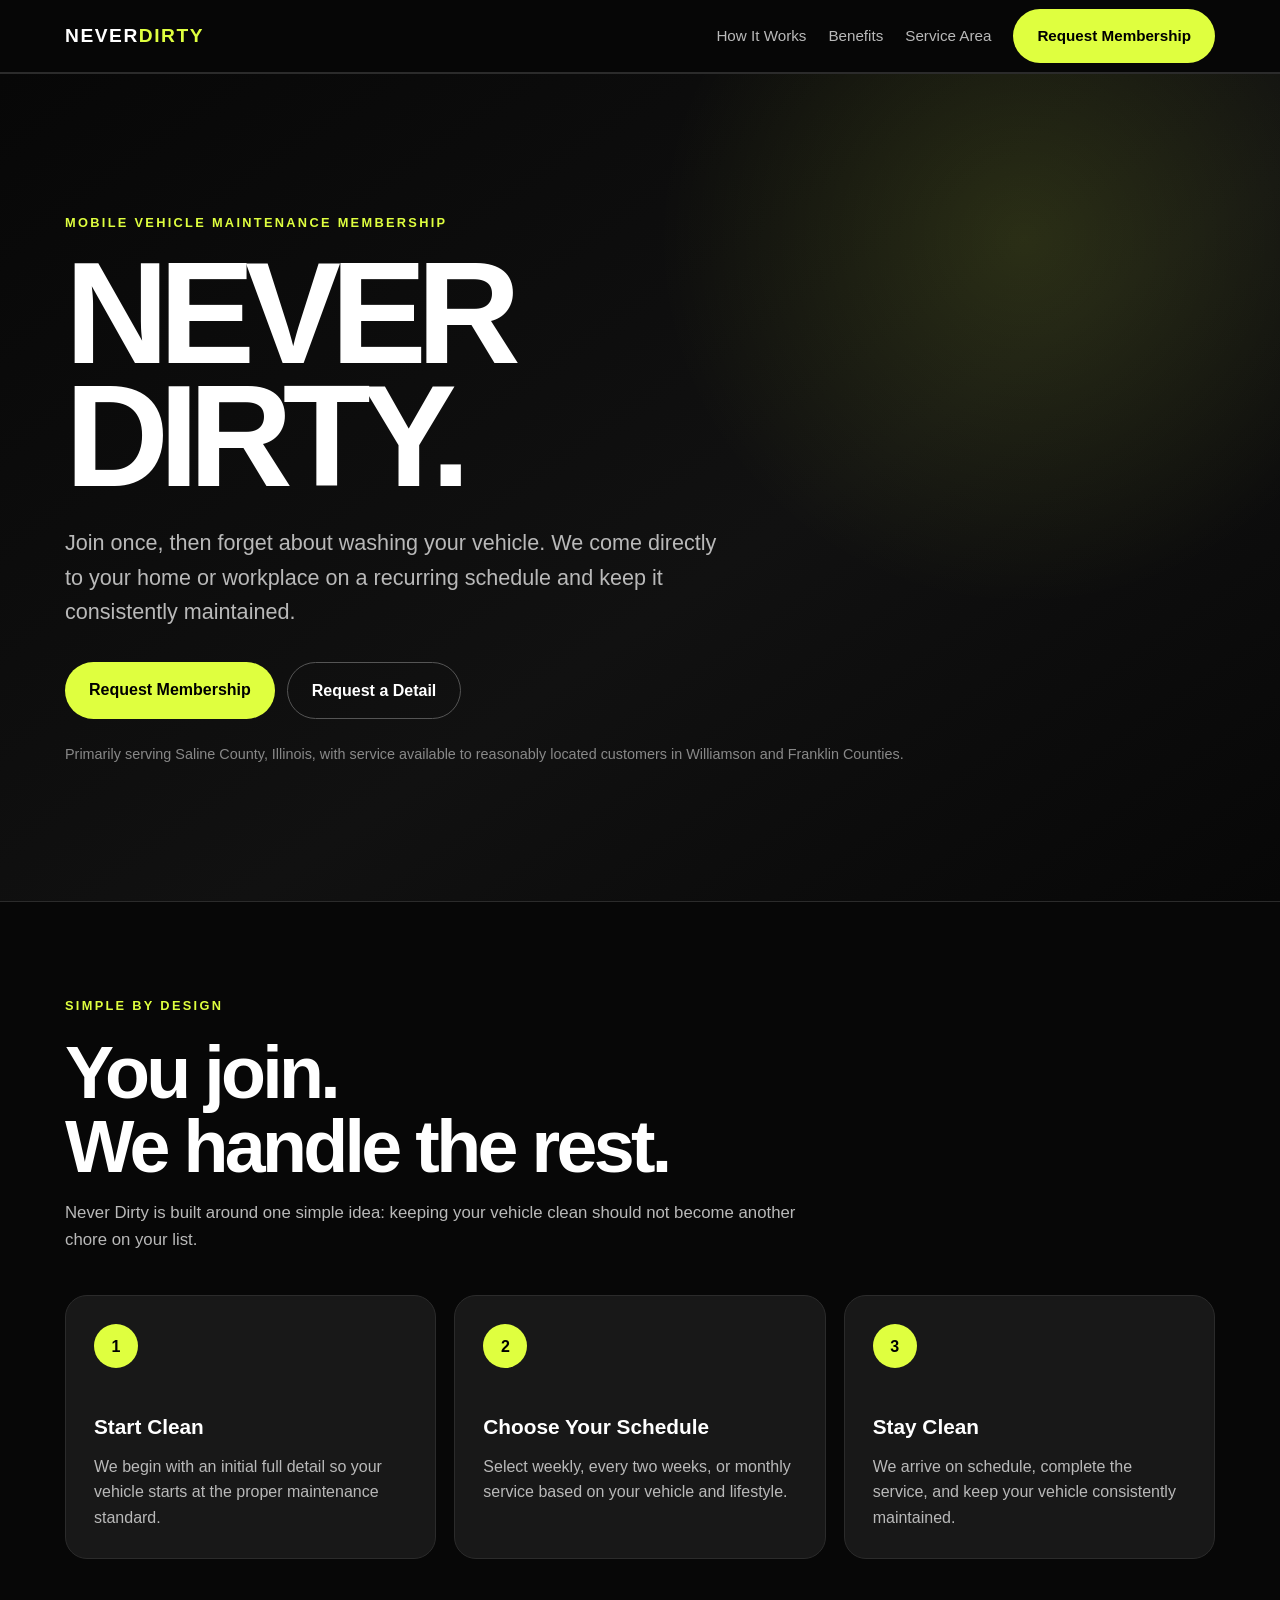
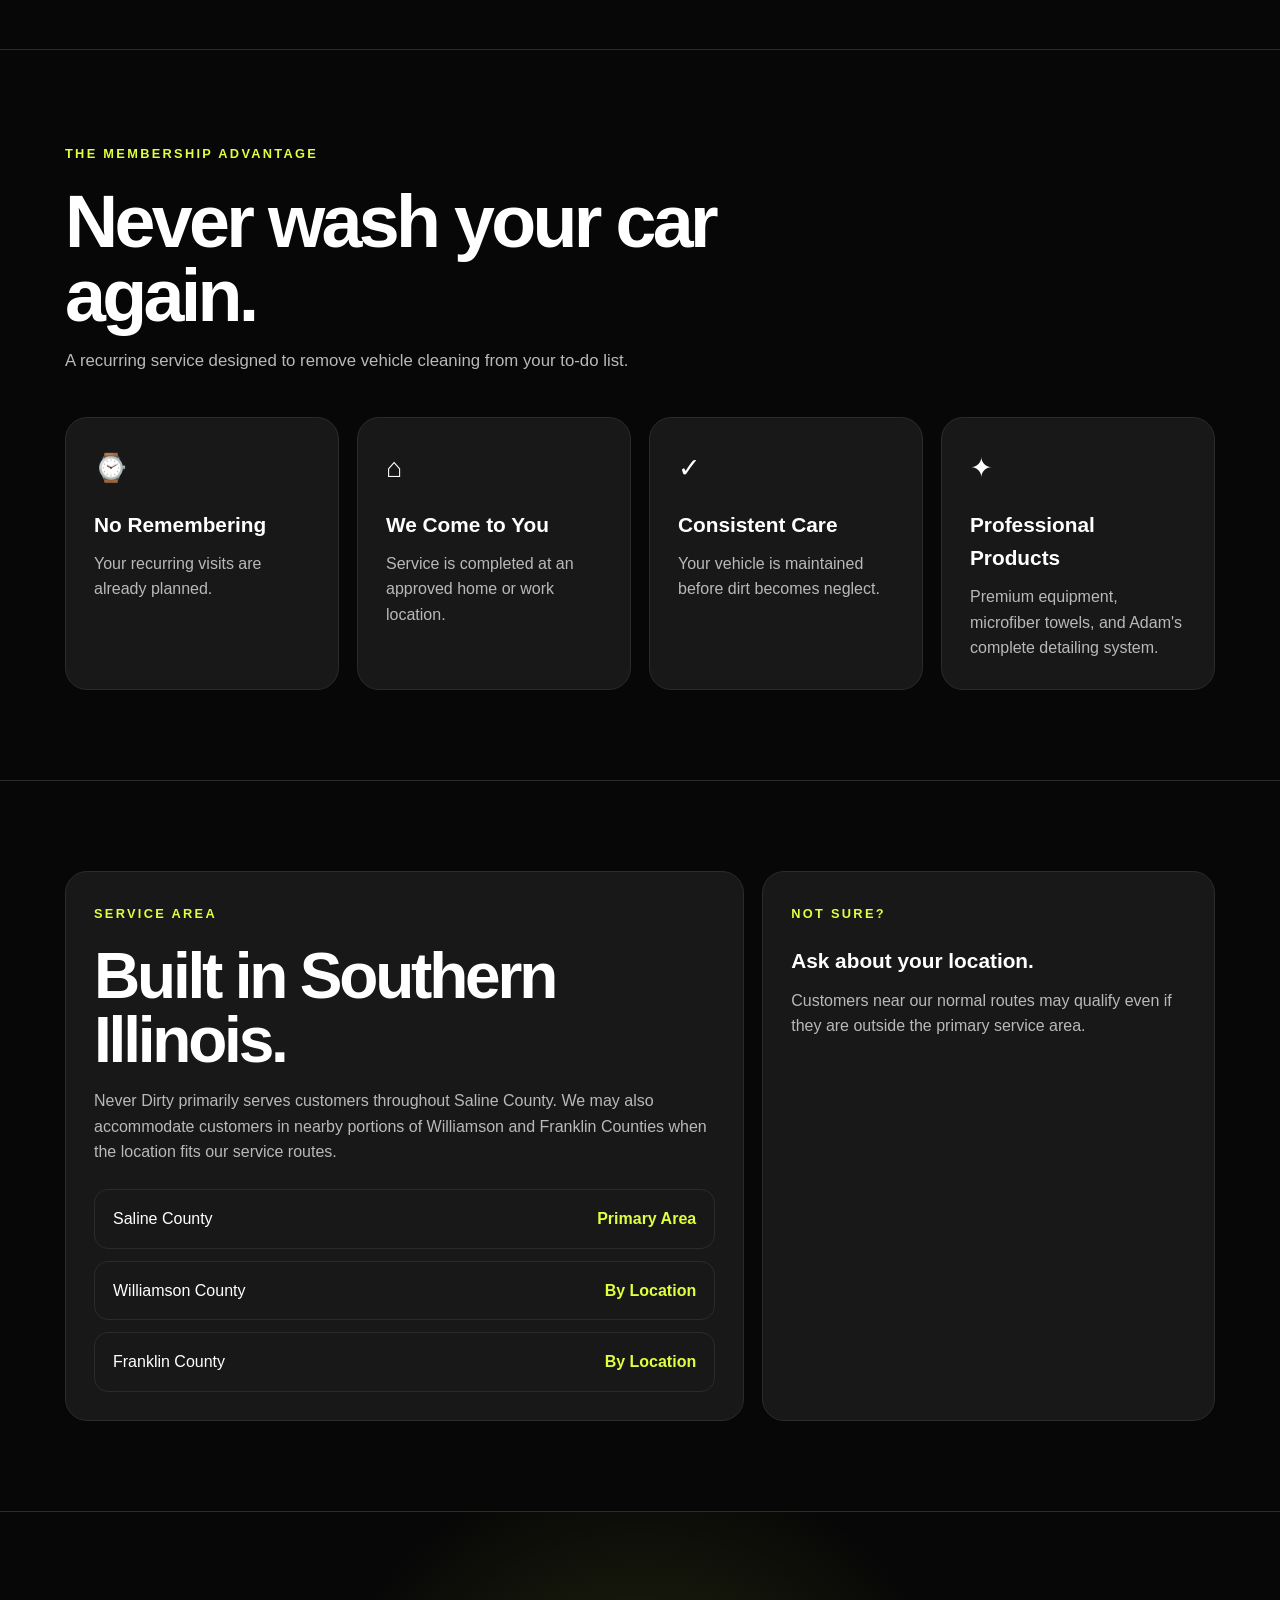
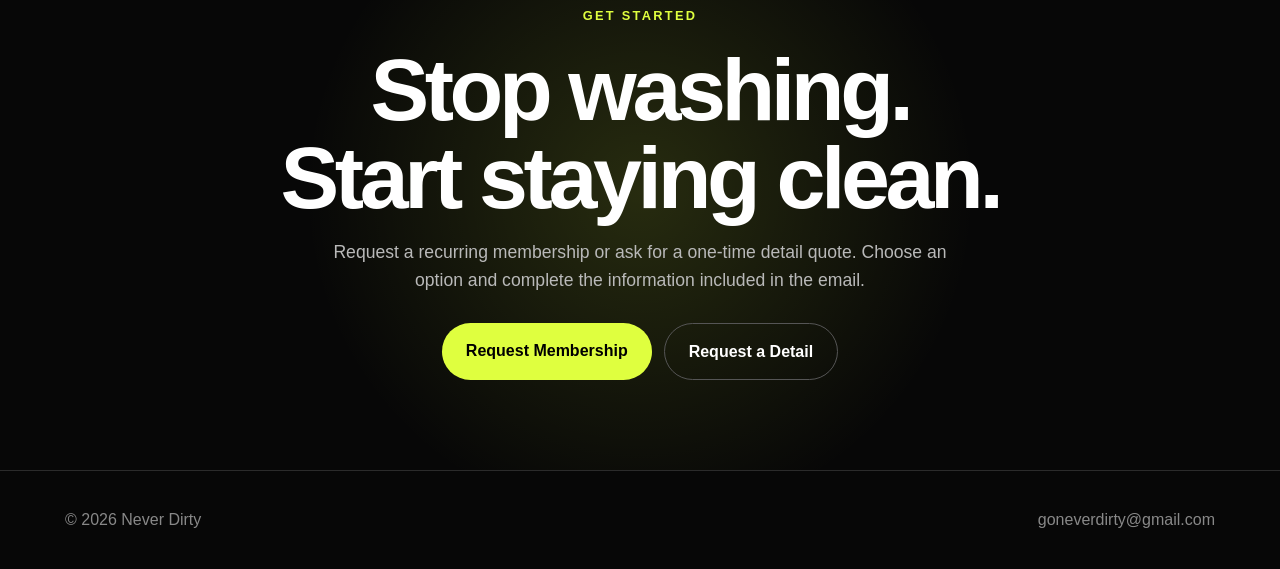
==== commit 40553b4d: "Update index.html" ====
--- a/index.html
+++ b/index.html
@@ -387,10 +387,7 @@
         <a href="#benefits">Benefits</a>
         <a href="#service-area">Service Area</a>
 
-        <a
-          href="mailto:goneverdirty@gmail.com?subject=Never%20Dirty%20Membership%20Request&amp;body=I%27m%20interested%20in%20joining%20Never%20Dirty.%0D%0A%0D%0ACONTACT%20INFORMATION%0D%0AName%3A%20%0D%0APhone%20number%3A%20%0D%0AService%20address%3A%20%0D%0ABest%20time%20to%20contact%20me%3A%20%0D%0A%0D%0AMEMBERSHIP%20PREFERENCE%0D%0ARequested%20schedule%3A%20Weekly%20%2F%20Every%202%20Weeks%20%2F%20Monthly%0D%0ANumber%20of%20vehicles%3A%20%0D%0AUsual%20service%20location%3A%20Home%20%2F%20Work%0D%0A%0D%0AVEHICLE%201%0D%0AYear%3A%20%0D%0AMake%3A%20%0D%0AModel%3A%20%0D%0AColor%3A%20%0D%0A%0D%0AVEHICLE%202%20%28if%20applicable%29%0D%0AYear%3A%20%0D%0AMake%3A%20%0D%0AModel%3A%20%0D%0AColor%3A%20%0D%0A%0D%0AIs%20there%20adequate%20space%20for%20service%3F%20Yes%20%2F%20No%20%2F%20Not%20sure%0D%0ADriveway%20or%20service%20surface%3A%20Paved%20%2F%20Gravel%20%2F%20Firm%20grass%0D%0A%0D%0AAnything%20else%20we%20should%20know%3A%20"
-          class="button"
-        >
+        <a href="#" class="button membership-link">
           Request Membership
         </a>
       </div>
@@ -419,17 +416,11 @@
 
         <div class="hero-buttons">
 
-          <a
-            href="mailto:goneverdirty@gmail.com?subject=Never%20Dirty%20Membership%20Request&amp;body=I%27m%20interested%20in%20joining%20Never%20Dirty.%0D%0A%0D%0ACONTACT%20INFORMATION%0D%0AName%3A%20%0D%0APhone%20number%3A%20%0D%0AService%20address%3A%20%0D%0ABest%20time%20to%20contact%20me%3A%20%0D%0A%0D%0AMEMBERSHIP%20PREFERENCE%0D%0ARequested%20schedule%3A%20Weekly%20%2F%20Every%202%20Weeks%20%2F%20Monthly%0D%0ANumber%20of%20vehicles%3A%20%0D%0AUsual%20service%20location%3A%20Home%20%2F%20Work%0D%0A%0D%0AVEHICLE%201%0D%0AYear%3A%20%0D%0AMake%3A%20%0D%0AModel%3A%20%0D%0AColor%3A%20%0D%0A%0D%0AVEHICLE%202%20%28if%20applicable%29%0D%0AYear%3A%20%0D%0AMake%3A%20%0D%0AModel%3A%20%0D%0AColor%3A%20%0D%0A%0D%0AIs%20there%20adequate%20space%20for%20service%3F%20Yes%20%2F%20No%20%2F%20Not%20sure%0D%0ADriveway%20or%20service%20surface%3A%20Paved%20%2F%20Gravel%20%2F%20Firm%20grass%0D%0A%0D%0AAnything%20else%20we%20should%20know%3A%20"
-            class="button"
-          >
+          <a href="#" class="button membership-link">
             Request Membership
           </a>
 
-          <a
-            href="mailto:goneverdirty@gmail.com?subject=Never%20Dirty%20Detail%20Quote%20Request&amp;body=I%27d%20like%20a%20quote%20for%20a%20one-time%20detail.%0D%0A%0D%0ACONTACT%20INFORMATION%0D%0AName%3A%20%0D%0APhone%20number%3A%20%0D%0AService%20address%3A%20%0D%0ABest%20time%20to%20contact%20me%3A%20%0D%0A%0D%0AVEHICLE%20INFORMATION%0D%0AYear%3A%20%0D%0AMake%3A%20%0D%0AModel%3A%20%0D%0AColor%3A%20%0D%0A%0D%0ASERVICE%20REQUESTED%0D%0AExterior%20%2F%20Interior%20%2F%20Complete%20detail%3A%20%0D%0APreferred%20date%20or%20timeframe%3A%20%0D%0A%0D%0AVEHICLE%20CONDITION%0D%0AOverall%20condition%3A%20Lightly%20dirty%20%2F%20Average%20%2F%20Heavily%20soiled%0D%0APet%20hair%3A%20Yes%20%2F%20No%0D%0ASmoke%20odor%3A%20Yes%20%2F%20No%0D%0AStains%20or%20spills%3A%20Yes%20%2F%20No%0D%0AExcessive%20mud%20or%20road%20grime%3A%20Yes%20%2F%20No%0D%0A%0D%0APlease%20describe%20anything%20that%20may%20require%20extra%20attention%3A%20%0D%0A%0D%0AIs%20there%20adequate%20space%20for%20service%3F%20Yes%20%2F%20No%20%2F%20Not%20sure%0D%0ADriveway%20or%20service%20surface%3A%20Paved%20%2F%20Gravel%20%2F%20Firm%20grass%0D%0A%0D%0AAnything%20else%20we%20should%20know%3A%20"
-            class="button button-outline"
-          >
+          <a href="#" class="button button-outline detail-link">
             Request a Detail
           </a>
 
@@ -631,23 +622,17 @@
 
         <p>
           Request a recurring membership or ask for a one-time
-          detail quote. Choose an option and fill in the information
+          detail quote. Choose an option and complete the information
           included in the email.
         </p>
 
         <div class="cta-buttons">
 
-          <a
-            href="mailto:goneverdirty@gmail.com?subject=Never%20Dirty%20Membership%20Request&amp;body=I%27m%20interested%20in%20joining%20Never%20Dirty.%0D%0A%0D%0ACONTACT%20INFORMATION%0D%0AName%3A%20%0D%0APhone%20number%3A%20%0D%0AService%20address%3A%20%0D%0ABest%20time%20to%20contact%20me%3A%20%0D%0A%0D%0AMEMBERSHIP%20PREFERENCE%0D%0ARequested%20schedule%3A%20Weekly%20%2F%20Every%202%20Weeks%20%2F%20Monthly%0D%0ANumber%20of%20vehicles%3A%20%0D%0AUsual%20service%20location%3A%20Home%20%2F%20Work%0D%0A%0D%0AVEHICLE%201%0D%0AYear%3A%20%0D%0AMake%3A%20%0D%0AModel%3A%20%0D%0AColor%3A%20%0D%0A%0D%0AVEHICLE%202%20%28if%20applicable%29%0D%0AYear%3A%20%0D%0AMake%3A%20%0D%0AModel%3A%20%0D%0AColor%3A%20%0D%0A%0D%0AIs%20there%20adequate%20space%20for%20service%3F%20Yes%20%2F%20No%20%2F%20Not%20sure%0D%0ADriveway%20or%20service%20surface%3A%20Paved%20%2F%20Gravel%20%2F%20Firm%20grass%0D%0A%0D%0AAnything%20else%20we%20should%20know%3A%20"
-            class="button"
-          >
+          <a href="#" class="button membership-link">
             Request Membership
           </a>
 
-          <a
-            href="mailto:goneverdirty@gmail.com?subject=Never%20Dirty%20Detail%20Quote%20Request&amp;body=I%27d%20like%20a%20quote%20for%20a%20one-time%20detail.%0D%0A%0D%0ACONTACT%20INFORMATION%0D%0AName%3A%20%0D%0APhone%20number%3A%20%0D%0AService%20address%3A%20%0D%0ABest%20time%20to%20contact%20me%3A%20%0D%0A%0D%0AVEHICLE%20INFORMATION%0D%0AYear%3A%20%0D%0AMake%3A%20%0D%0AModel%3A%20%0D%0AColor%3A%20%0D%0A%0D%0ASERVICE%20REQUESTED%0D%0AExterior%20%2F%20Interior%20%2F%20Complete%20detail%3A%20%0D%0APreferred%20date%20or%20timeframe%3A%20%0D%0A%0D%0AVEHICLE%20CONDITION%0D%0AOverall%20condition%3A%20Lightly%20dirty%20%2F%20Average%20%2F%20Heavily%20soiled%0D%0APet%20hair%3A%20Yes%20%2F%20No%0D%0ASmoke%20odor%3A%20Yes%20%2F%20No%0D%0AStains%20or%20spills%3A%20Yes%20%2F%20No%0D%0AExcessive%20mud%20or%20road%20grime%3A%20Yes%20%2F%20No%0D%0A%0D%0APlease%20describe%20anything%20that%20may%20require%20extra%20attention%3A%20%0D%0A%0D%0AIs%20there%20adequate%20space%20for%20service%3F%20Yes%20%2F%20No%20%2F%20Not%20sure%0D%0ADriveway%20or%20service%20surface%3A%20Paved%20%2F%20Gravel%20%2F%20Firm%20grass%0D%0A%0D%0AAnything%20else%20we%20should%20know%3A%20"
-            class="button button-outline"
-          >
+          <a href="#" class="button button-outline detail-link">
             Request a Detail
           </a>
 
@@ -672,5 +657,198 @@
     </div>
   </footer>
 
+  <script>
+    const businessEmail = "goneverdirty@gmail.com";
+
+    const membershipSubject =
+      "Never Dirty Membership Request";
+
+    const membershipBody = `I'm interested in joining Never Dirty.
+
+Please complete the information below and send this request to us.
+
+After reviewing your vehicle, requested services, location, and preferred service frequency, we'll send you a customized quote and service agreement outlining the services and pricing. You can review, sign, and return the agreement before anything is scheduled.
+
+CONTACT INFORMATION
+
+Name:
+
+Phone number:
+
+Service address:
+
+Best time to contact me:
+
+
+MEMBERSHIP PREFERENCE
+
+Requested schedule:
+Weekly / Every 2 Weeks / Monthly
+
+Number of vehicles:
+
+Usual service location:
+Home / Work
+
+
+VEHICLE 1
+
+Year:
+
+Make:
+
+Model:
+
+Color:
+
+
+VEHICLE 2 — IF APPLICABLE
+
+Year:
+
+Make:
+
+Model:
+
+Color:
+
+
+SERVICE LOCATION
+
+Is there adequate room for us to safely complete the service?
+Yes / No / Not sure
+
+Service surface:
+Paved driveway / Gravel driveway / Firm, non-muddy grass
+
+Will the vehicle be available and accessible at the service location?
+Yes / No / Not sure
+
+
+ADDITIONAL INFORMATION
+
+Is there anything else we should know about your vehicle, location, or requested service?
+
+
+
+SUGGESTIONS AND FEEDBACK
+
+We're always looking for ways to make the Never Dirty experience easier, more convenient, and more useful for our customers.
+
+If there's anything you'd like us to improve, add, or handle differently, please share your thoughts below. Our goal is to take vehicle care off your plate so you can focus your time and attention on the things that matter most.
+
+Suggestions or feedback:
+`;
+
+    const detailSubject =
+      "Never Dirty Detail Quote Request";
+
+    const detailBody = `I'd like to request a quote for a one-time detail.
+
+Please complete the information below and send this request to us.
+
+After reviewing your vehicle, requested services, location, and current vehicle condition, we'll send you a customized quote and service agreement outlining the services and pricing. You can review, sign, and return the agreement before anything is scheduled.
+
+CONTACT INFORMATION
+
+Name:
+
+Phone number:
+
+Service address:
+
+Best time to contact me:
+
+
+VEHICLE INFORMATION
+
+Year:
+
+Make:
+
+Model:
+
+Color:
+
+
+SERVICE REQUESTED
+
+Requested service:
+Exterior / Interior / Complete detail
+
+Preferred date or timeframe:
+
+
+VEHICLE CONDITION
+
+Overall condition:
+Lightly dirty / Average / Heavily soiled
+
+Pet hair:
+Yes / No
+
+Smoke or strong odors:
+Yes / No
+
+Stains or spills:
+Yes / No
+
+Excessive mud or road grime:
+Yes / No
+
+Please describe anything that may require extra time or attention:
+
+
+
+SERVICE LOCATION
+
+Is there adequate room for us to safely complete the service?
+Yes / No / Not sure
+
+Service surface:
+Paved driveway / Gravel driveway / Firm, non-muddy grass
+
+Will the vehicle be available and accessible at the service location?
+Yes / No / Not sure
+
+
+ADDITIONAL INFORMATION
+
+Is there anything else we should know about your vehicle, location, or requested service?
+
+
+
+SUGGESTIONS AND FEEDBACK
+
+We're always looking for ways to make the Never Dirty experience easier, more convenient, and more useful for our customers.
+
+If there's anything you'd like us to improve, add, or handle differently, please share your thoughts below. Our goal is to take vehicle care off your plate so you can focus your time and attention on the things that matter most.
+
+Suggestions or feedback:
+`;
+
+    const membershipMailto =
+      `mailto:${businessEmail}` +
+      `?subject=${encodeURIComponent(membershipSubject)}` +
+      `&body=${encodeURIComponent(membershipBody)}`;
+
+    const detailMailto =
+      `mailto:${businessEmail}` +
+      `?subject=${encodeURIComponent(detailSubject)}` +
+      `&body=${encodeURIComponent(detailBody)}`;
+
+    document
+      .querySelectorAll(".membership-link")
+      .forEach((link) => {
+        link.href = membershipMailto;
+      });
+
+    document
+      .querySelectorAll(".detail-link")
+      .forEach((link) => {
+        link.href = detailMailto;
+      });
+  </script>
+
 </body>
 </html>
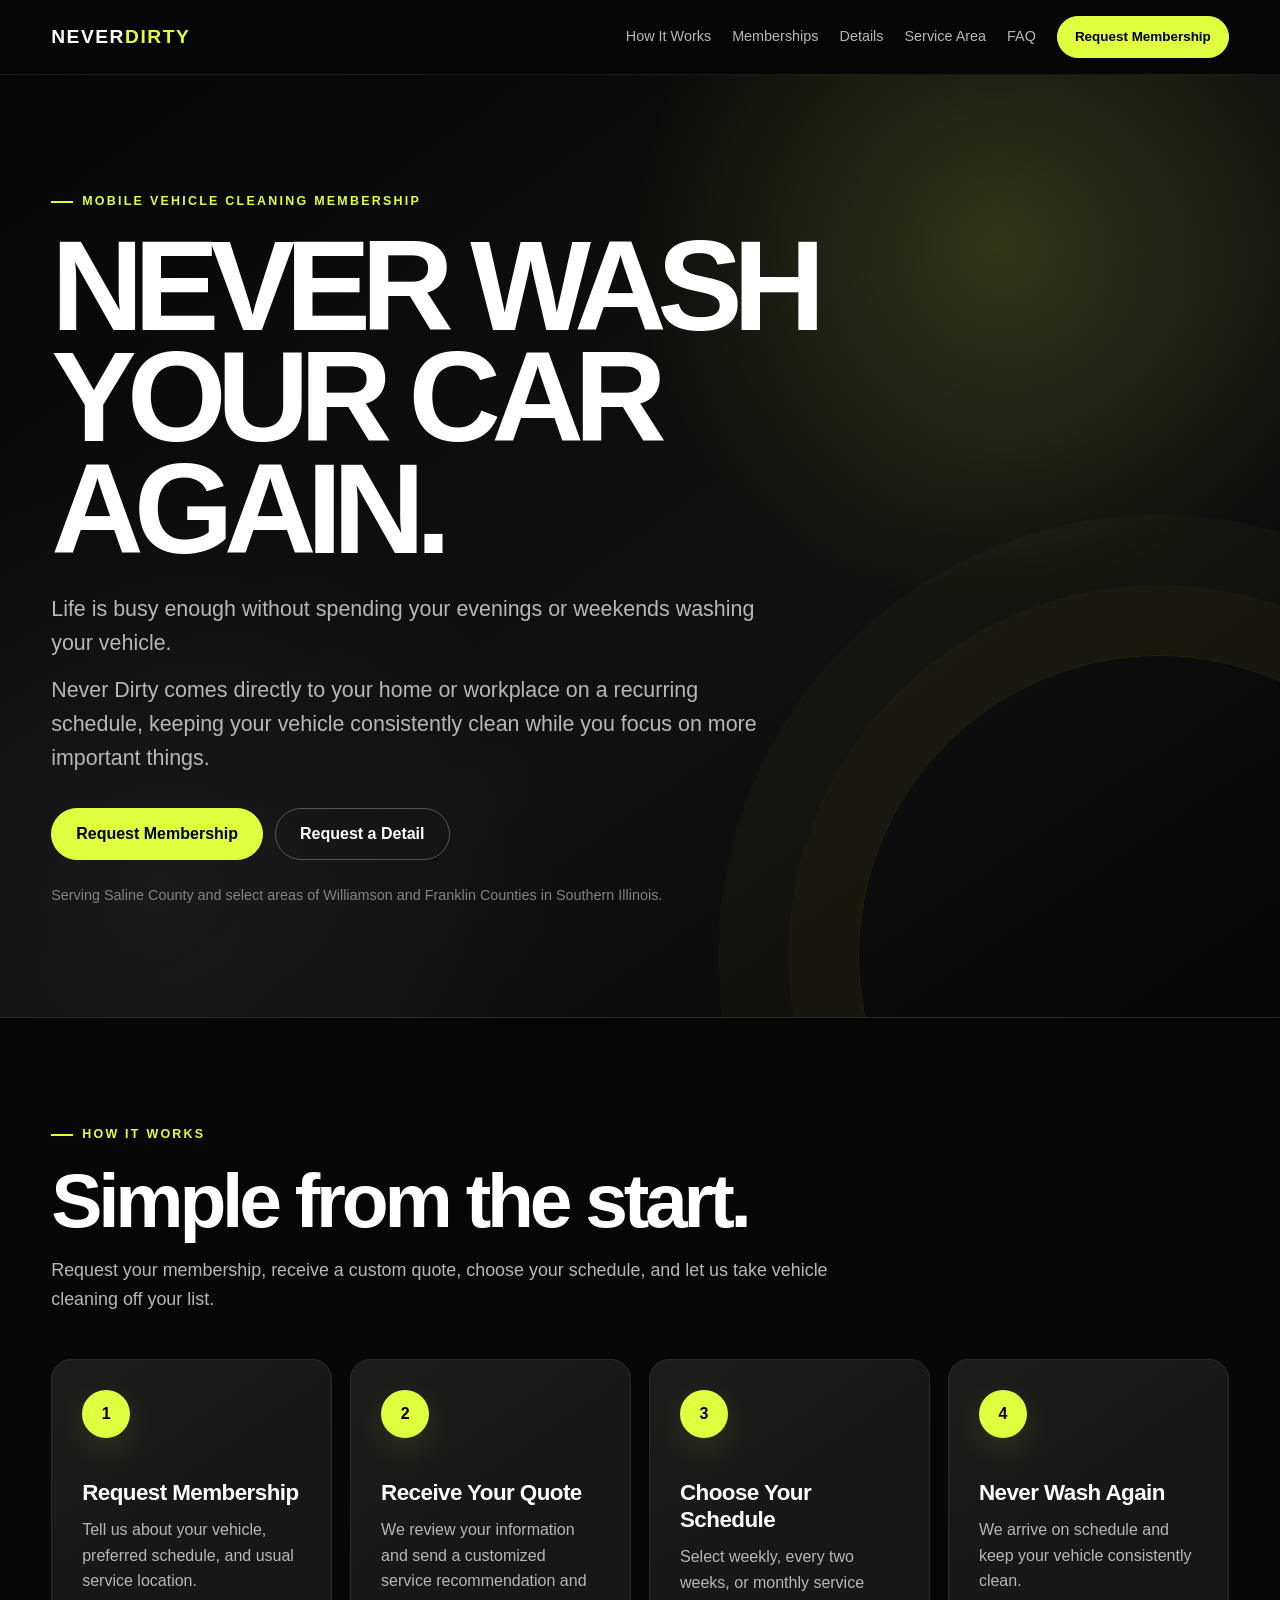
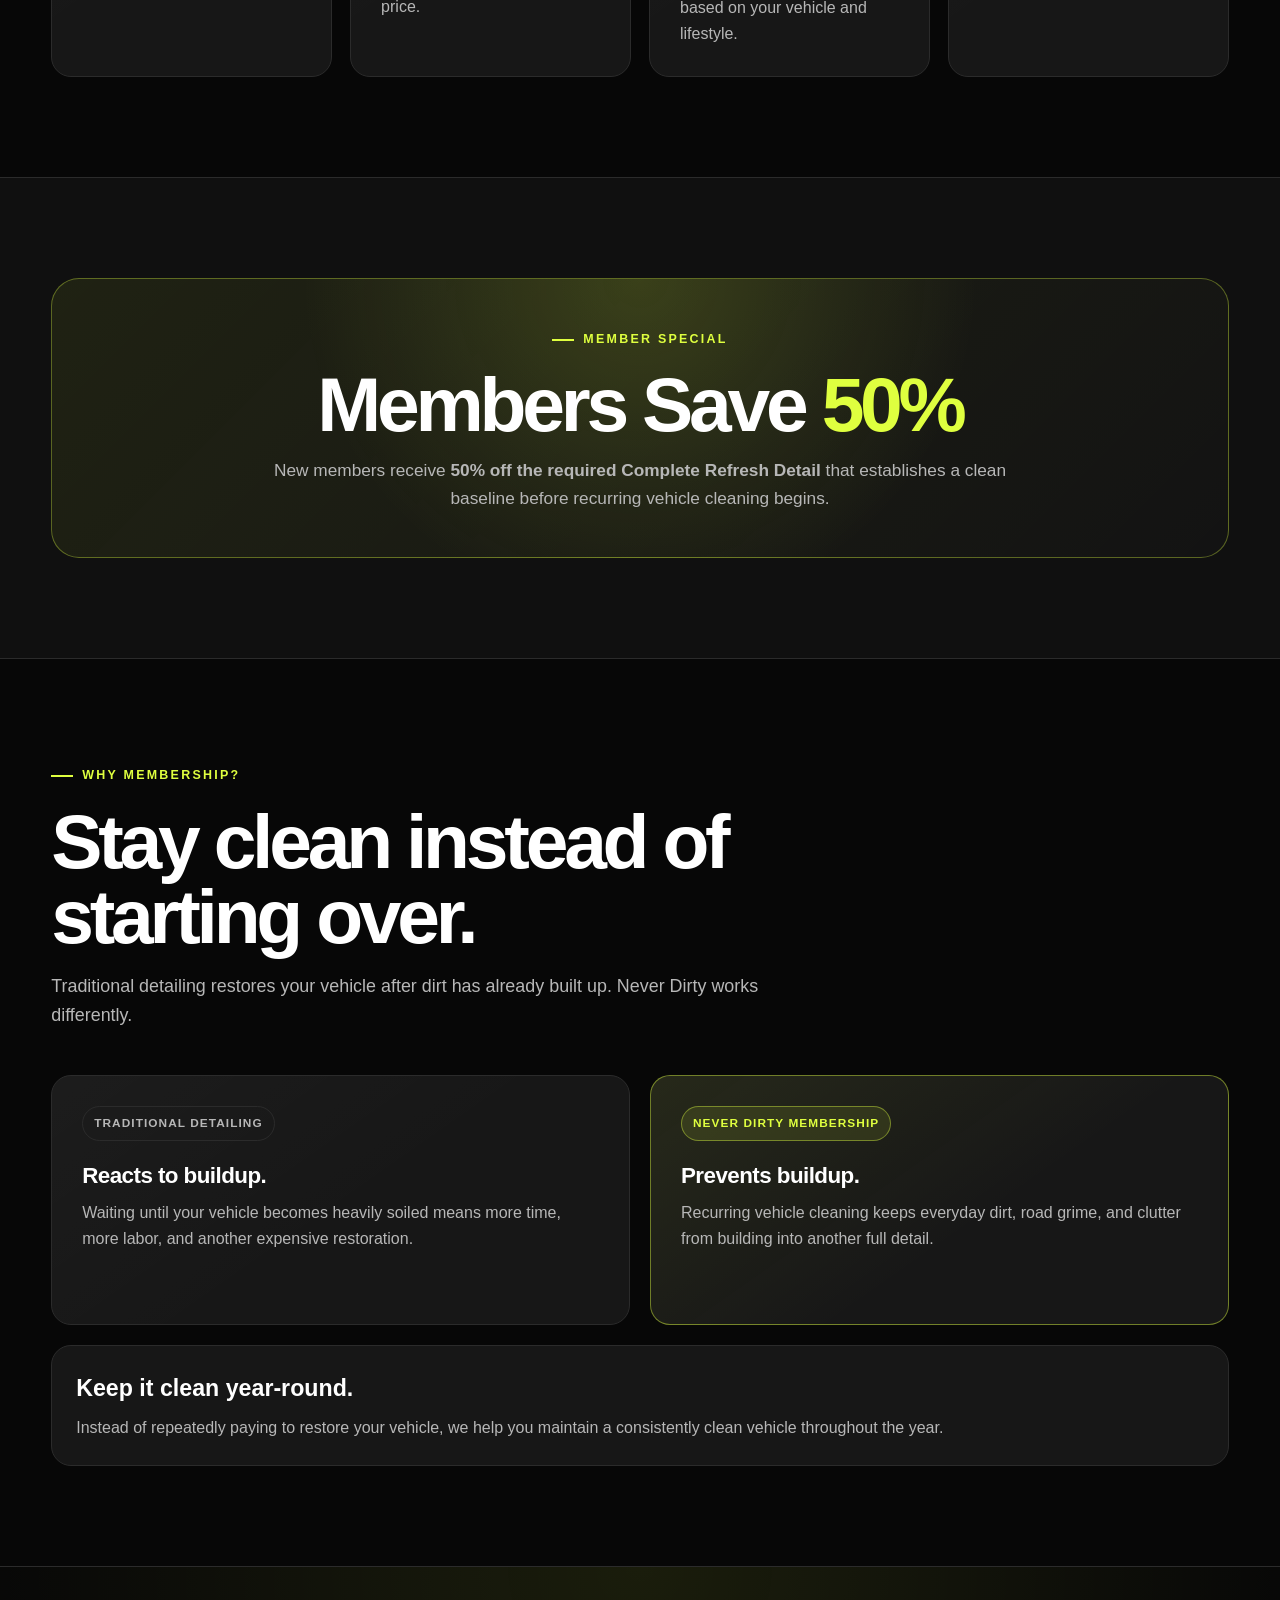
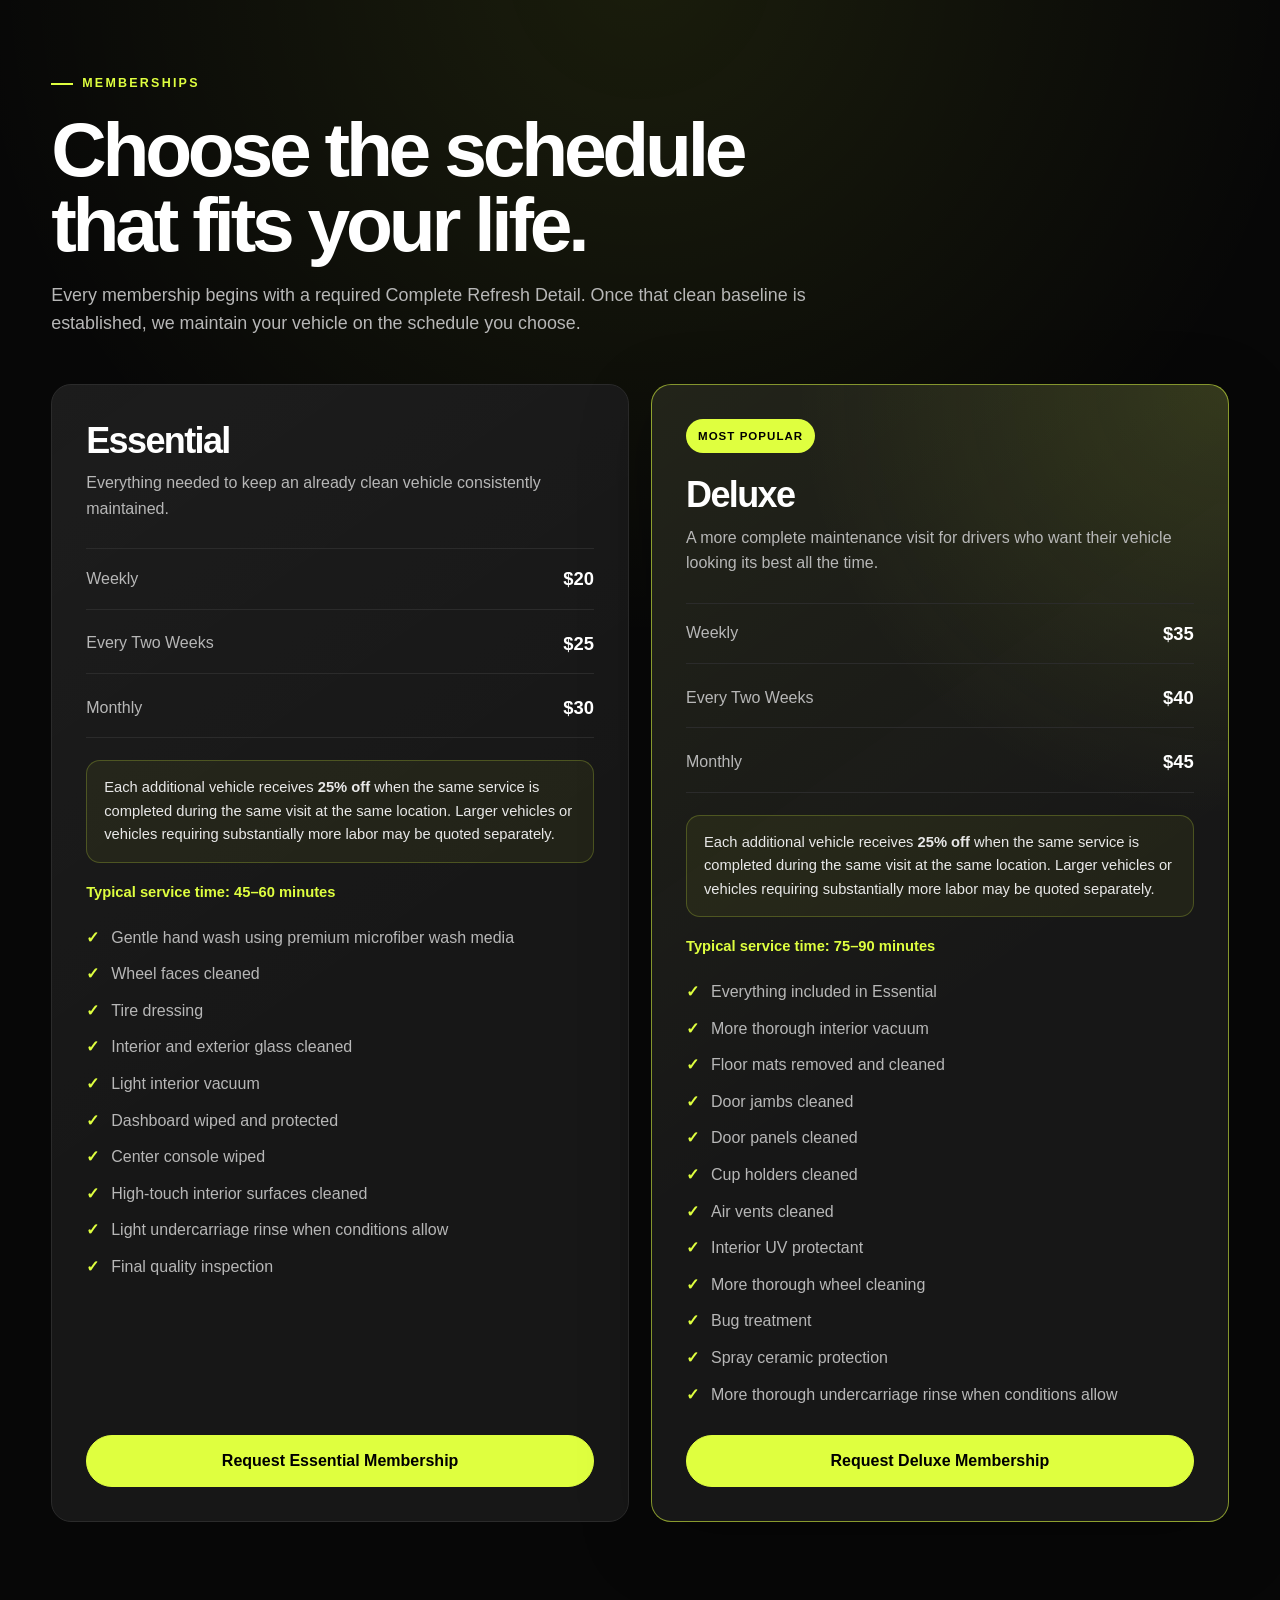
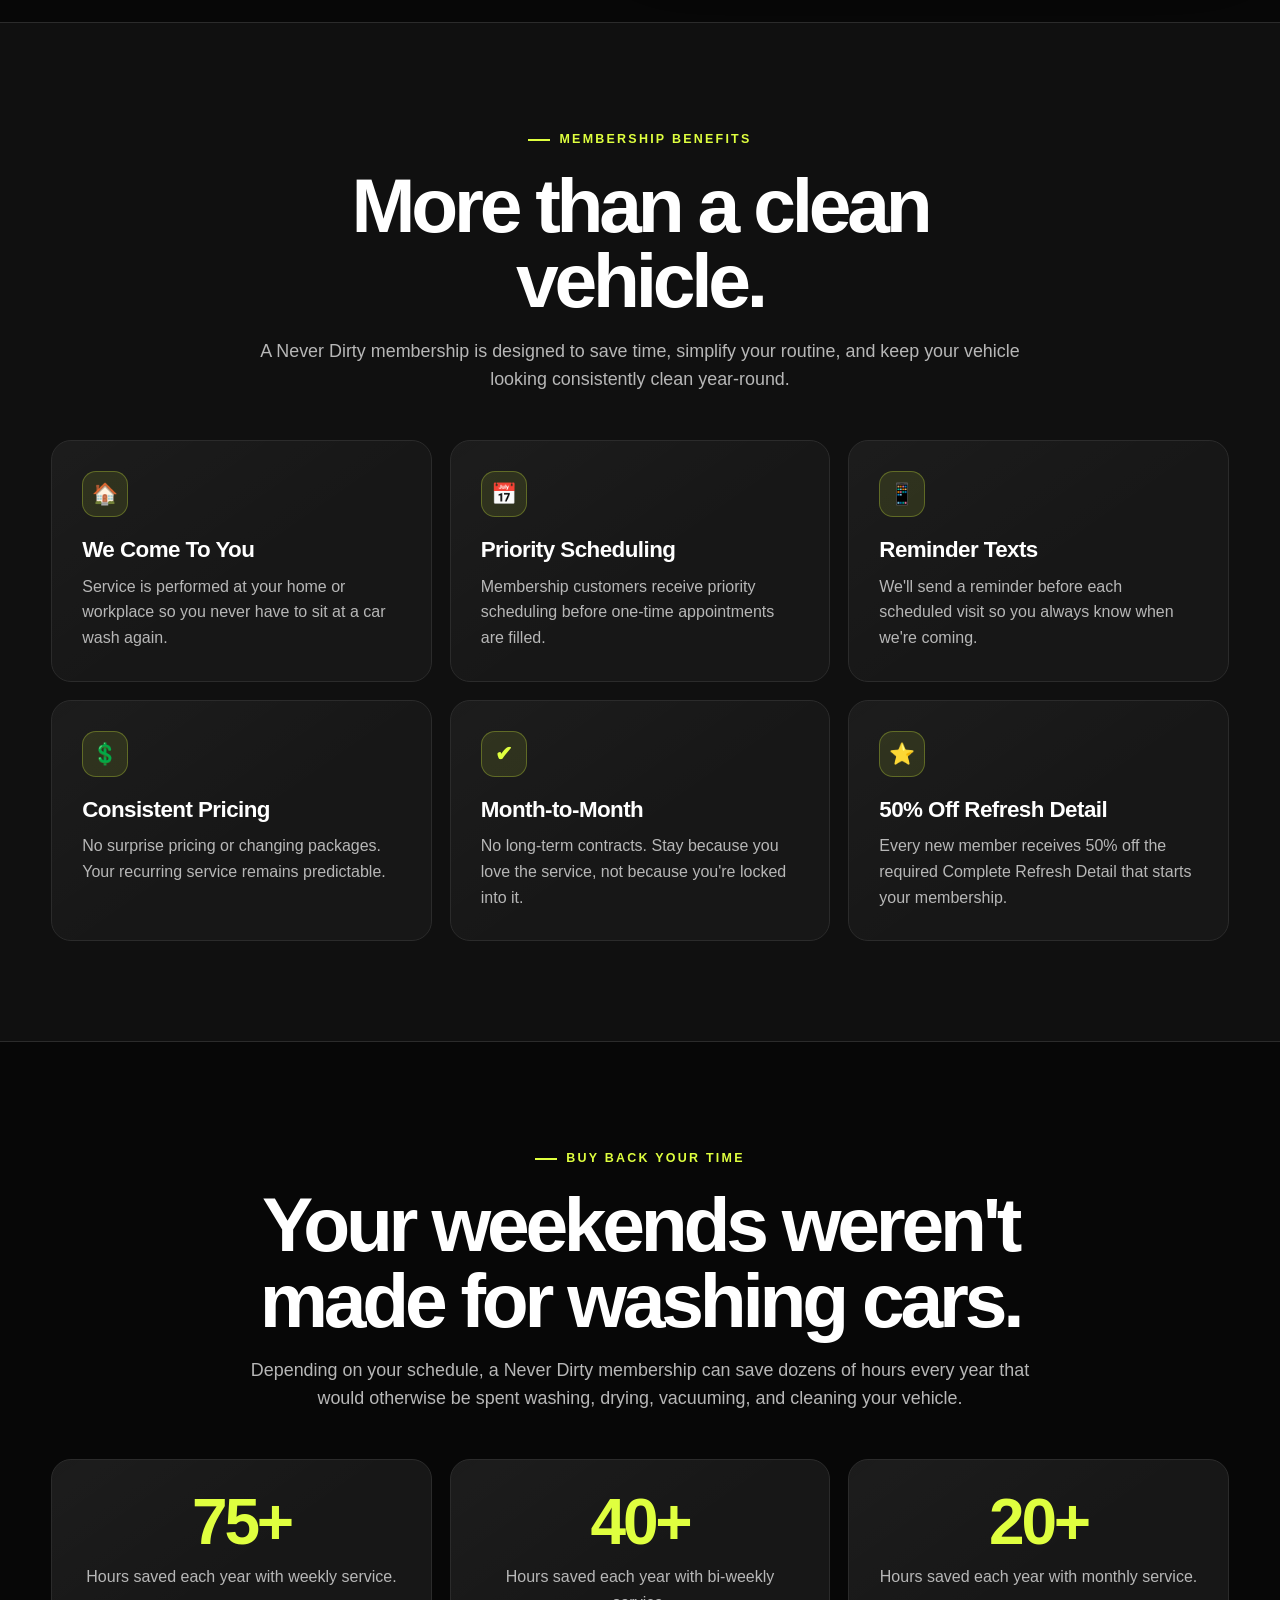
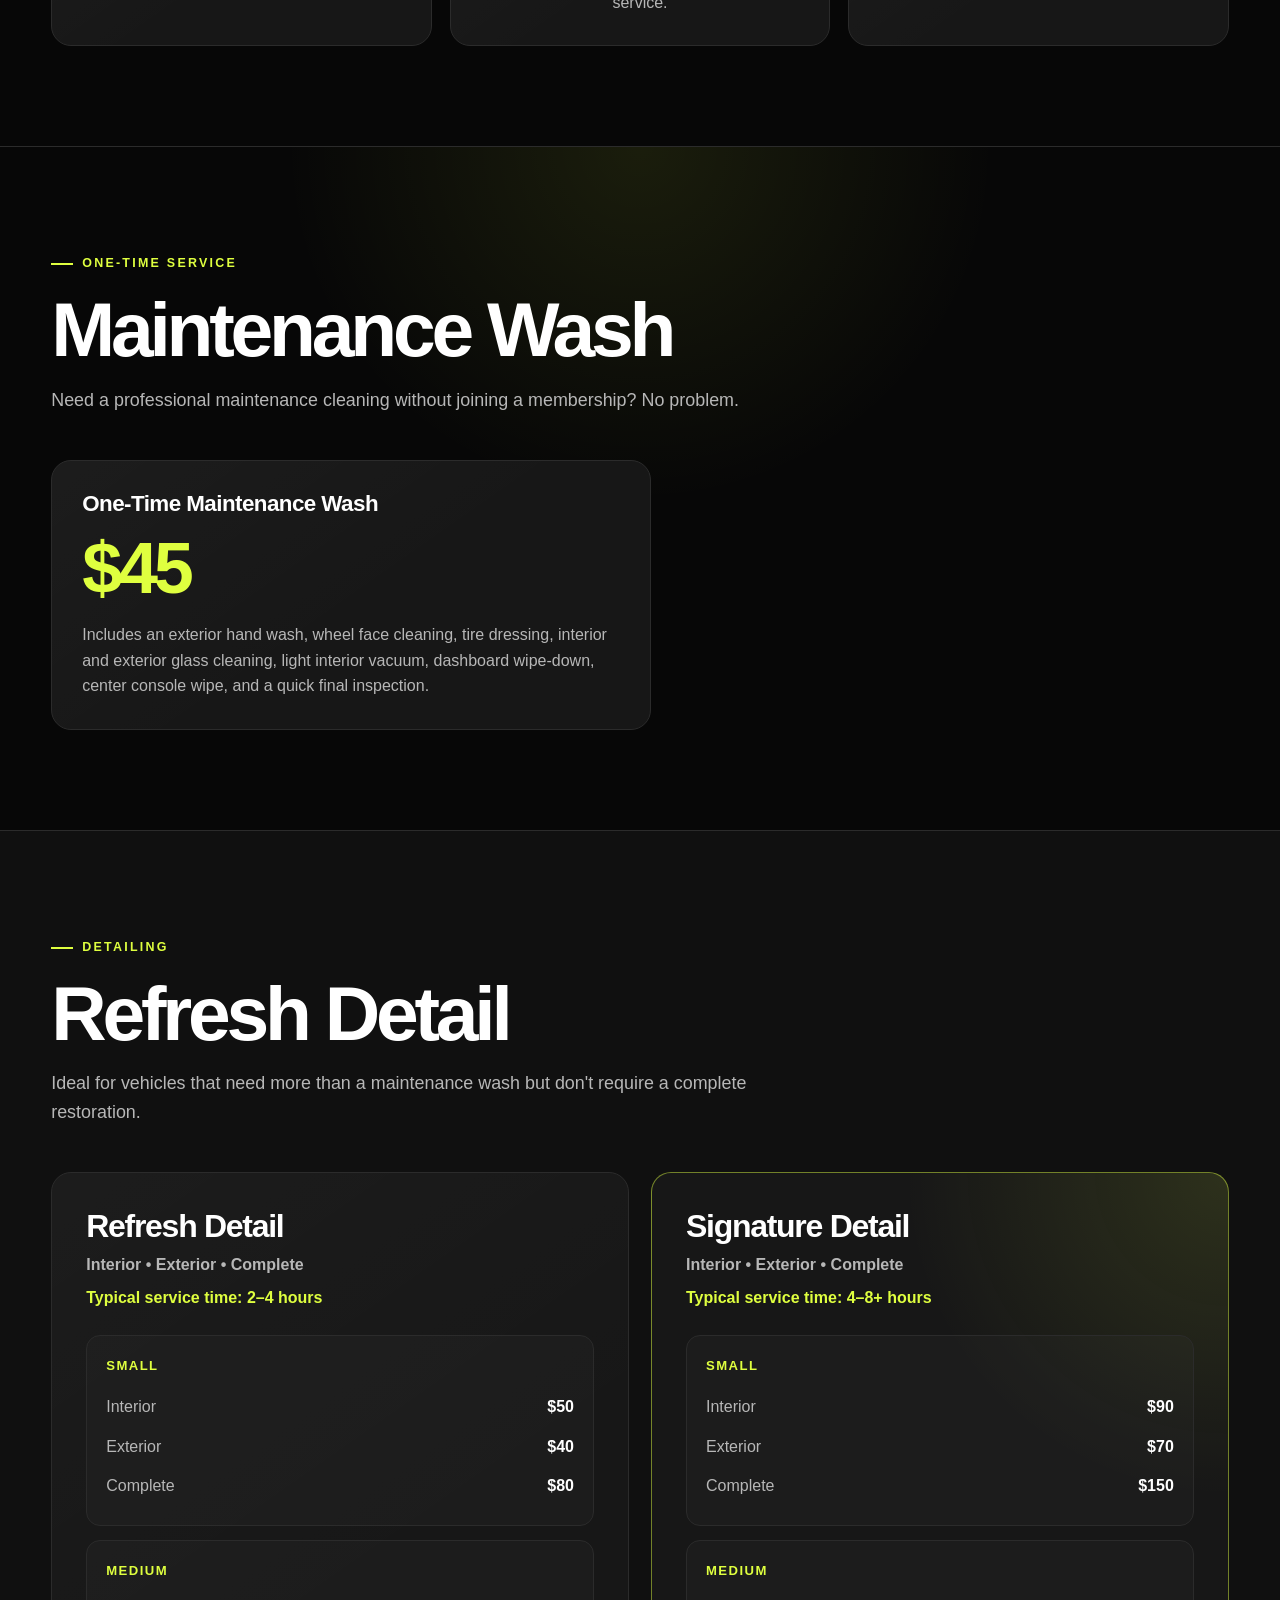
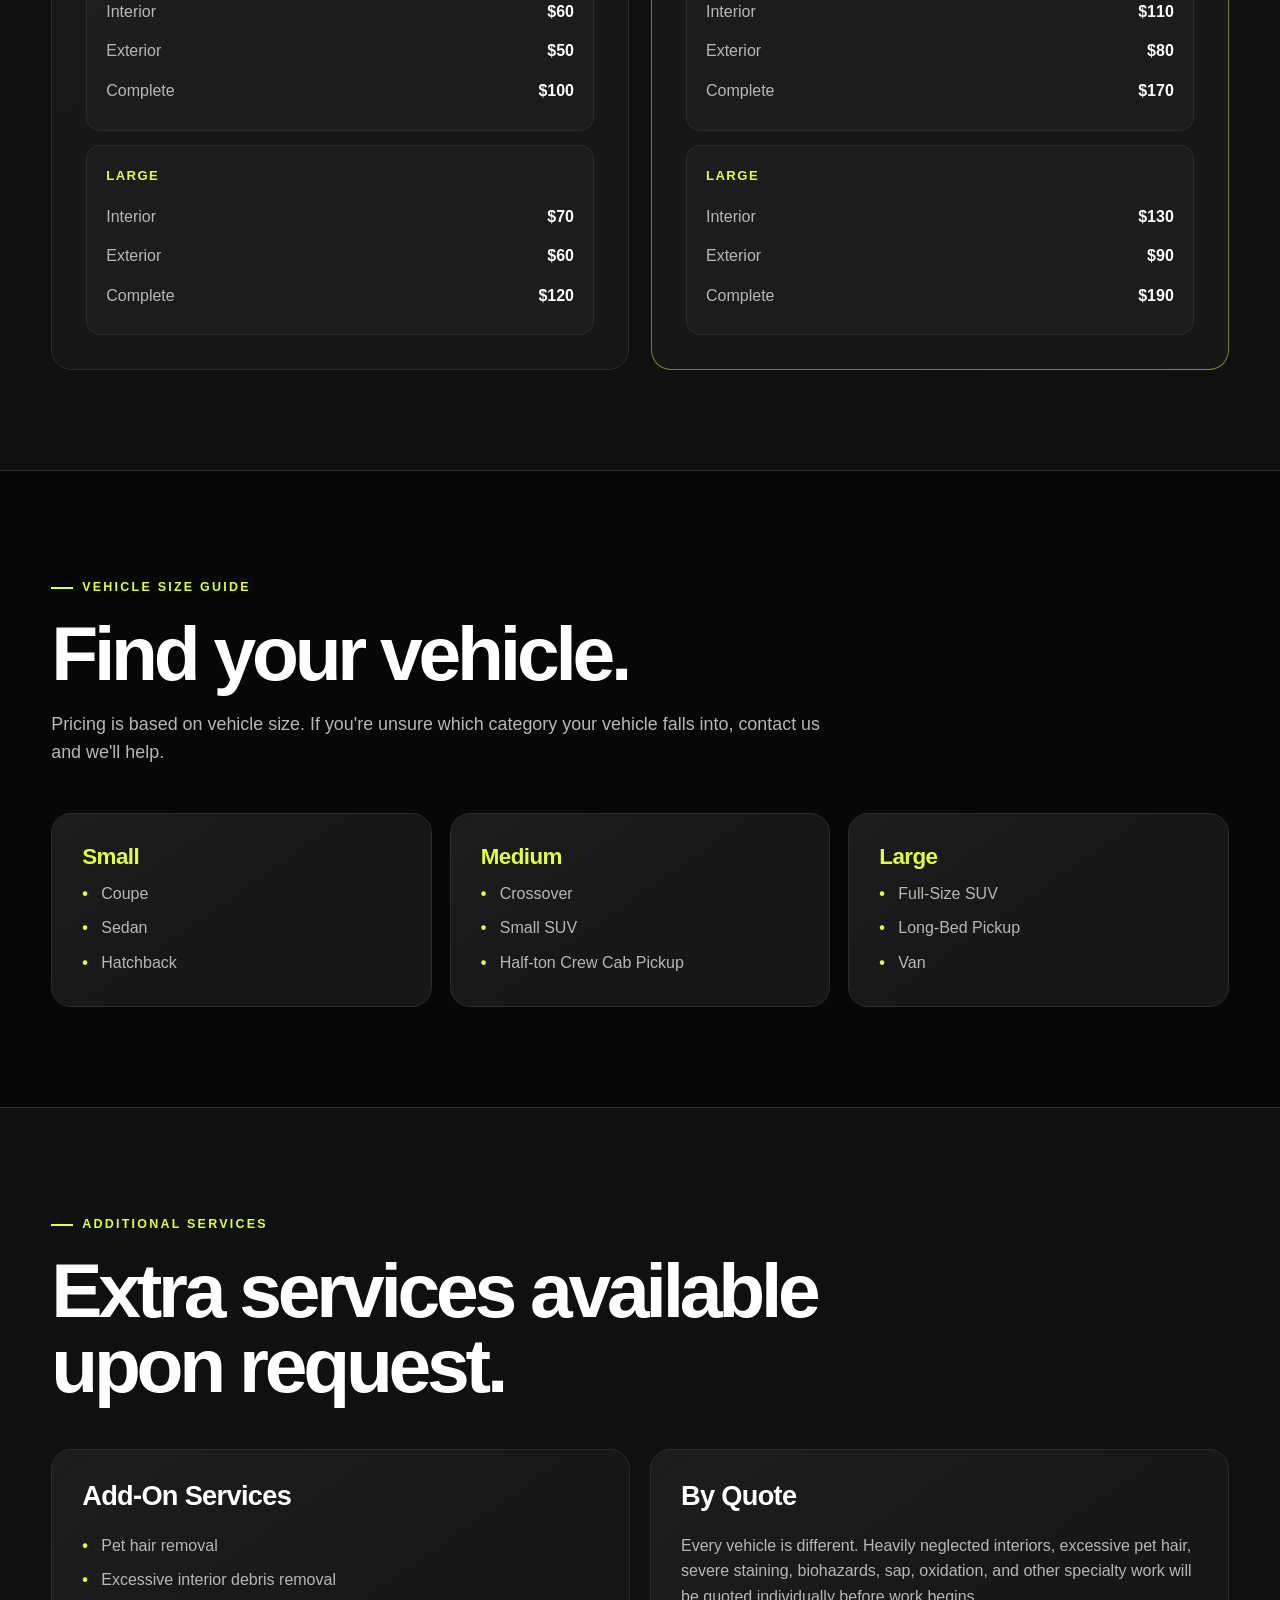
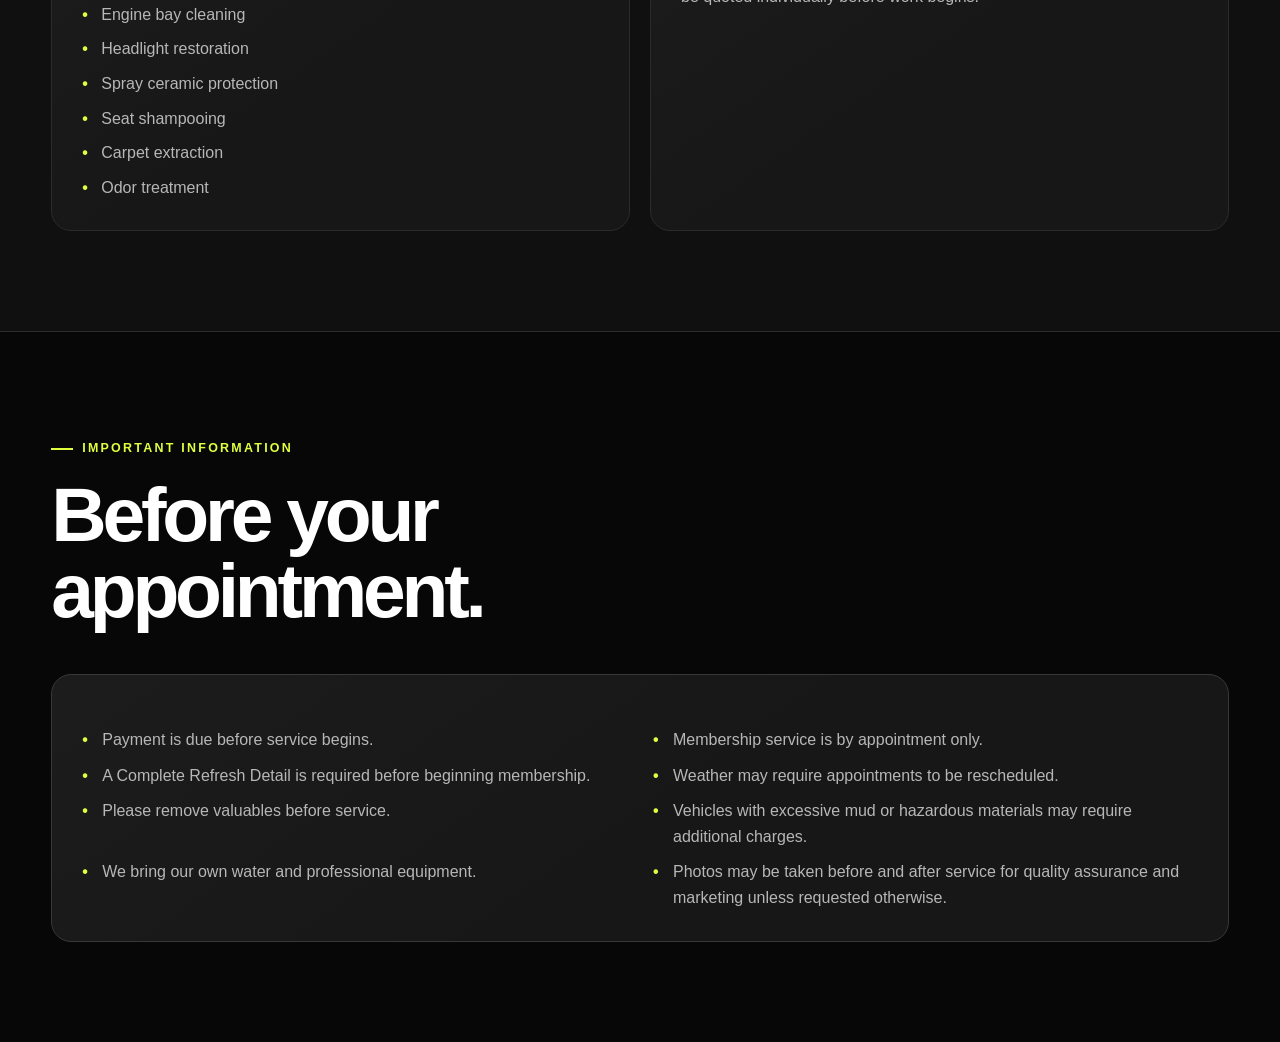
==== commit 240fdf8d: "Update index.html" ====
--- a/index.html
+++ b/index.html
@@ -8,23 +8,35 @@
     content="width=device-width, initial-scale=1.0"
   >
 
-  <title>Never Dirty | Never Wash Your Car Again</title>
+  <title>Never Dirty | Mobile Vehicle Cleaning</title>
 
   <meta
     name="description"
-    content="Never Dirty is Southern Illinois' mobile vehicle maintenance membership. We come to your home or workplace on a recurring schedule so you never have to wash your vehicle again."
+    content="Never Dirty provides recurring mobile vehicle cleaning memberships and professional detailing in Saline County and select areas of Williamson and Franklin Counties in Southern Illinois."
   >
+
+  <meta name="theme-color" content="#070707">
 
   <style>
     :root {
       --black: #070707;
-      --dark: #111111;
-      --card: #181818;
+      --dark: #101010;
+      --surface: #171717;
+      --surface-light: #1e1e1e;
       --white: #ffffff;
-      --gray: #b9b9b9;
+      --gray: #b7b7b7;
+      --muted: #838383;
       --line: #2b2b2b;
       --accent: #dfff3f;
-      --max-width: 1150px;
+      --accent-dark: #bcd723;
+      --accent-soft: rgba(223, 255, 63, 0.1);
+      --danger-soft: rgba(255, 255, 255, 0.04);
+      --shadow: 0 24px 70px rgba(0, 0, 0, 0.28);
+      --radius-large: 28px;
+      --radius-medium: 20px;
+      --radius-small: 14px;
+      --max-width: 1180px;
+      --header-height: 74px;
     }
 
     * {
@@ -35,13 +47,23 @@
 
     html {
       scroll-behavior: smooth;
+      scroll-padding-top: calc(var(--header-height) + 20px);
     }
 
     body {
+      min-width: 320px;
       background: var(--black);
       color: var(--white);
-      font-family: Arial, Helvetica, sans-serif;
+      font-family:
+        Arial,
+        Helvetica,
+        sans-serif;
       line-height: 1.6;
+      overflow-x: hidden;
+    }
+
+    body.menu-open {
+      overflow: hidden;
     }
 
     a {
@@ -49,52 +71,232 @@
       text-decoration: none;
     }
 
+    button,
+    input,
+    select,
+    textarea {
+      font: inherit;
+    }
+
+    button {
+      border: 0;
+    }
+
+    img {
+      display: block;
+      max-width: 100%;
+    }
+
+    ul {
+      list-style: none;
+    }
+
     .container {
       width: min(92%, var(--max-width));
       margin: 0 auto;
     }
 
+    .section {
+      position: relative;
+      padding: 100px 0;
+      border-top: 1px solid var(--line);
+    }
+
+    .section-dark {
+      background: var(--dark);
+    }
+
+    .section-glow {
+      background:
+        radial-gradient(
+          circle at 50% 0%,
+          rgba(223, 255, 63, 0.09),
+          transparent 38%
+        ),
+        var(--black);
+    }
+
+    .eyebrow {
+      display: inline-flex;
+      align-items: center;
+      gap: 9px;
+      margin-bottom: 18px;
+      color: var(--accent);
+      font-size: 0.78rem;
+      font-weight: 900;
+      letter-spacing: 0.18em;
+      text-transform: uppercase;
+    }
+
+    .eyebrow::before {
+      content: "";
+      width: 22px;
+      height: 2px;
+      background: var(--accent);
+    }
+
+    .section-heading {
+      max-width: 780px;
+      margin-bottom: 46px;
+    }
+
+    .section-heading.centered {
+      margin-right: auto;
+      margin-left: auto;
+      text-align: center;
+    }
+
+    .section-heading.centered .eyebrow {
+      justify-content: center;
+    }
+
+    .section-heading h2 {
+      margin-bottom: 18px;
+      font-size: clamp(2.4rem, 6vw, 4.8rem);
+      line-height: 0.98;
+      letter-spacing: -0.055em;
+    }
+
+    .section-heading p {
+      color: var(--gray);
+      font-size: clamp(1rem, 2vw, 1.12rem);
+    }
+
+    .accent-text {
+      color: var(--accent);
+    }
+
     .button {
-      display: inline-block;
-      padding: 15px 24px;
+      display: inline-flex;
+      justify-content: center;
+      align-items: center;
+      min-height: 52px;
+      padding: 14px 24px;
+      border: 1px solid var(--accent);
       border-radius: 999px;
       background: var(--accent);
       color: #000;
-      font-weight: 800;
+      font-weight: 900;
+      line-height: 1;
+      text-align: center;
+      cursor: pointer;
       transition:
         transform 0.2s ease,
+        background 0.2s ease,
+        border-color 0.2s ease,
         box-shadow 0.2s ease;
     }
 
     .button:hover {
       transform: translateY(-2px);
-      box-shadow: 0 10px 30px rgba(223, 255, 63, 0.14);
+      background: #e7ff71;
+      box-shadow: 0 12px 34px rgba(223, 255, 63, 0.18);
+    }
+
+    .button:active {
+      transform: translateY(0);
     }
 
     .button-outline {
+      border-color: #555;
       background: transparent;
       color: var(--white);
-      border: 1px solid #555;
+    }
+
+    .button-outline:hover {
+      border-color: var(--accent);
+      background: var(--accent-soft);
+      color: var(--white);
+    }
+
+    .button-small {
+      min-height: 42px;
+      padding: 11px 17px;
+      font-size: 0.84rem;
+    }
+
+    .button-full {
+      width: 100%;
+    }
+
+    .card {
+      position: relative;
+      height: 100%;
+      padding: 30px;
+      border: 1px solid var(--line);
+      border-radius: var(--radius-medium);
+      background:
+        linear-gradient(
+          145deg,
+          rgba(255, 255, 255, 0.025),
+          transparent 55%
+        ),
+        var(--surface);
+      overflow: hidden;
+      transition:
+        transform 0.2s ease,
+        border-color 0.2s ease,
+        box-shadow 0.2s ease;
+    }
+
+    .card:hover {
+      transform: translateY(-4px);
+      border-color: #414141;
+      box-shadow: var(--shadow);
+    }
+
+    .card h3 {
+      margin-bottom: 10px;
+      font-size: 1.4rem;
+      line-height: 1.2;
+      letter-spacing: -0.025em;
+    }
+
+    .card p {
+      color: var(--gray);
+    }
+
+    .grid-2 {
+      display: grid;
+      grid-template-columns: repeat(2, minmax(0, 1fr));
+      gap: 20px;
+    }
+
+    .grid-3 {
+      display: grid;
+      grid-template-columns: repeat(3, minmax(0, 1fr));
+      gap: 20px;
+    }
+
+    .grid-4 {
+      display: grid;
+      grid-template-columns: repeat(4, minmax(0, 1fr));
+      gap: 18px;
     }
 
     header {
       position: sticky;
       top: 0;
-      z-index: 100;
-      background: rgba(7, 7, 7, 0.93);
-      border-bottom: 1px solid var(--line);
-      backdrop-filter: blur(10px);
-    }
-
-    nav {
-      min-height: 72px;
+      z-index: 1000;
+      min-height: var(--header-height);
+      border-bottom: 1px solid rgba(255, 255, 255, 0.08);
+      background: rgba(7, 7, 7, 0.92);
+      backdrop-filter: blur(14px);
+      -webkit-backdrop-filter: blur(14px);
+    }
+
+    .nav {
+      min-height: var(--header-height);
       display: flex;
       justify-content: space-between;
       align-items: center;
-      gap: 20px;
+      gap: 24px;
     }
 
     .logo {
+      position: relative;
+      z-index: 1002;
+      flex-shrink: 0;
       font-size: 1.2rem;
       font-weight: 900;
       letter-spacing: 0.08em;
@@ -104,27 +306,132 @@
       color: var(--accent);
     }
 
-    .nav-links {
+    .desktop-nav {
       display: flex;
       align-items: center;
-      gap: 22px;
+      gap: 21px;
       color: var(--gray);
-      font-size: 0.95rem;
-    }
-
-    .nav-links a:not(.button):hover {
+      font-size: 0.9rem;
+    }
+
+    .desktop-nav a:not(.button) {
+      transition: color 0.2s ease;
+    }
+
+    .desktop-nav a:not(.button):hover {
       color: var(--white);
     }
 
+    .mobile-menu-button {
+      position: relative;
+      z-index: 1002;
+      width: 44px;
+      height: 44px;
+      display: none;
+      place-items: center;
+      border: 1px solid var(--line);
+      border-radius: 50%;
+      background: var(--surface);
+      color: var(--white);
+      cursor: pointer;
+    }
+
+    .mobile-menu-icon {
+      position: relative;
+      width: 18px;
+      height: 12px;
+    }
+
+    .mobile-menu-icon span {
+      position: absolute;
+      left: 0;
+      width: 100%;
+      height: 2px;
+      border-radius: 999px;
+      background: var(--white);
+      transition:
+        top 0.2s ease,
+        transform 0.2s ease,
+        opacity 0.2s ease;
+    }
+
+    .mobile-menu-icon span:first-child {
+      top: 0;
+    }
+
+    .mobile-menu-icon span:nth-child(2) {
+      top: 5px;
+    }
+
+    .mobile-menu-icon span:last-child {
+      top: 10px;
+    }
+
+    .mobile-menu-button.active
+    .mobile-menu-icon span:first-child {
+      top: 5px;
+      transform: rotate(45deg);
+    }
+
+    .mobile-menu-button.active
+    .mobile-menu-icon span:nth-child(2) {
+      opacity: 0;
+    }
+
+    .mobile-menu-button.active
+    .mobile-menu-icon span:last-child {
+      top: 5px;
+      transform: rotate(-45deg);
+    }
+
+    .mobile-nav {
+      position: fixed;
+      inset: var(--header-height) 0 auto;
+      z-index: 999;
+      display: none;
+      padding: 22px 4% 30px;
+      border-bottom: 1px solid var(--line);
+      background: rgba(7, 7, 7, 0.98);
+      box-shadow: var(--shadow);
+    }
+
+    .mobile-nav.active {
+      display: block;
+    }
+
+    .mobile-nav-links {
+      display: grid;
+      gap: 8px;
+    }
+
+    .mobile-nav-links a {
+      padding: 14px 4px;
+      border-bottom: 1px solid var(--line);
+      color: var(--gray);
+      font-weight: 800;
+    }
+
+    .mobile-nav-links .button {
+      margin-top: 12px;
+      color: #000;
+    }
+
     .hero {
-      min-height: calc(100vh - 72px);
+      position: relative;
+      min-height: calc(100vh - var(--header-height));
       display: flex;
       align-items: center;
-      padding: 90px 0;
+      padding: 110px 0;
+      overflow: hidden;
       background:
         radial-gradient(
-          circle at 80% 20%,
-          rgba(223, 255, 63, 0.13),
+          circle at 78% 18%,
+          rgba(223, 255, 63, 0.16),
+          transparent 29%
+        ),
+        radial-gradient(
+          circle at 12% 86%,
+          rgba(255, 255, 255, 0.045),
           transparent 30%
         ),
         linear-gradient(
@@ -135,130 +442,537 @@
         );
     }
 
-    .eyebrow {
-      display: inline-block;
-      margin-bottom: 20px;
-      color: var(--accent);
-      font-size: 0.8rem;
-      font-weight: 800;
-      letter-spacing: 0.18em;
+    .hero::after {
+      content: "";
+      position: absolute;
+      right: -180px;
+      bottom: -240px;
+      width: 600px;
+      height: 600px;
+      border: 1px solid rgba(223, 255, 63, 0.09);
+      border-radius: 50%;
+      box-shadow:
+        0 0 0 70px rgba(223, 255, 63, 0.025),
+        0 0 0 140px rgba(223, 255, 63, 0.018);
+      pointer-events: none;
+    }
+
+    .hero-content {
+      position: relative;
+      z-index: 2;
+      max-width: 940px;
+    }
+
+    .hero h1 {
+      max-width: 1050px;
+      margin-bottom: 28px;
+      font-size: clamp(3.8rem, 10vw, 8.7rem);
+      line-height: 0.87;
+      letter-spacing: -0.075em;
       text-transform: uppercase;
     }
 
-    h1 {
-      max-width: 900px;
-      margin-bottom: 28px;
-      font-size: clamp(4rem, 13vw, 9rem);
-      line-height: 0.85;
-      letter-spacing: -0.07em;
-      text-transform: uppercase;
-    }
-
-    .hero-text {
-      max-width: 670px;
+    .hero-copy {
+      max-width: 720px;
       margin-bottom: 32px;
       color: var(--gray);
-      font-size: clamp(1.08rem, 2vw, 1.35rem);
-    }
-
-    .hero-buttons {
+      font-size: clamp(1.08rem, 2vw, 1.34rem);
+    }
+
+    .hero-copy p + p {
+      margin-top: 12px;
+    }
+
+    .hero-actions {
       display: flex;
       flex-wrap: wrap;
       gap: 12px;
     }
 
-    .service-note {
+    .hero-service-area {
+      max-width: 740px;
       margin-top: 24px;
-      color: #888;
+      color: var(--muted);
       font-size: 0.9rem;
     }
 
-    section {
-      padding: 90px 0;
-      border-top: 1px solid var(--line);
-    }
-
-    .section-heading {
-      max-width: 760px;
+    .mobile-membership-bar {
+      position: fixed;
+      right: 12px;
+      bottom: 12px;
+      left: 12px;
+      z-index: 950;
+      display: none;
+    }
+
+    .mobile-membership-bar .button {
+      width: 100%;
+      box-shadow: 0 12px 38px rgba(0, 0, 0, 0.46);
+    }
+        .process-grid {
+      display: grid;
+      grid-template-columns: repeat(4, minmax(0, 1fr));
+      gap: 18px;
+    }
+
+    .process-card {
+      min-height: 250px;
+    }
+
+    .process-number {
+      width: 48px;
+      height: 48px;
       margin-bottom: 42px;
-    }
-
-    .section-heading h2 {
-      margin-bottom: 16px;
-      font-size: clamp(2.3rem, 6vw, 4.6rem);
-      line-height: 1;
-      letter-spacing: -0.05em;
-    }
-
-    .section-heading p {
-      color: var(--gray);
-      font-size: 1.05rem;
-    }
-
-    .grid-3 {
-      display: grid;
-      grid-template-columns: repeat(3, 1fr);
-      gap: 18px;
-    }
-
-    .grid-4 {
-      display: grid;
-      grid-template-columns: repeat(4, 1fr);
-      gap: 18px;
-    }
-
-    .card {
-      background: var(--card);
-      border: 1px solid var(--line);
-      border-radius: 22px;
-      padding: 28px;
-      transition:
-        transform 0.2s ease,
-        border-color 0.2s ease;
-    }
-
-    .card:hover {
-      transform: translateY(-3px);
-      border-color: #3d3d3d;
-    }
-
-    .step-number {
-      width: 44px;
-      height: 44px;
-      margin-bottom: 42px;
-      border-radius: 50%;
       display: grid;
       place-items: center;
+      border-radius: 50%;
       background: var(--accent);
       color: #000;
       font-weight: 900;
-    }
-
-    .card h3 {
+      box-shadow: 0 10px 30px rgba(223, 255, 63, 0.12);
+    }
+
+    .member-special {
+      padding: 44px;
+      border: 1px solid rgba(223, 255, 63, 0.34);
+      border-radius: var(--radius-large);
+      background:
+        radial-gradient(
+          circle at 50% 0%,
+          rgba(223, 255, 63, 0.16),
+          transparent 52%
+        ),
+        linear-gradient(
+          135deg,
+          rgba(223, 255, 63, 0.08),
+          rgba(255, 255, 255, 0.015)
+        );
+      text-align: center;
+      overflow: hidden;
+    }
+
+    .member-special h2 {
+      margin-bottom: 16px;
+      font-size: clamp(2.5rem, 6vw, 5rem);
+      line-height: 0.95;
+      letter-spacing: -0.055em;
+    }
+
+    .member-special p {
+      max-width: 780px;
+      margin: 0 auto;
+      color: var(--gray);
+      font-size: 1.08rem;
+    }
+
+    .comparison-grid {
+      display: grid;
+      grid-template-columns: repeat(2, minmax(0, 1fr));
+      gap: 20px;
+    }
+
+    .comparison-card {
+      min-height: 250px;
+    }
+
+    .comparison-label {
+      display: inline-flex;
+      margin-bottom: 22px;
+      padding: 7px 11px;
+      border: 1px solid var(--line);
+      border-radius: 999px;
+      color: var(--gray);
+      font-size: 0.74rem;
+      font-weight: 900;
+      letter-spacing: 0.09em;
+      text-transform: uppercase;
+    }
+
+    .comparison-card.featured {
+      border-color: rgba(223, 255, 63, 0.44);
+      background:
+        linear-gradient(
+          145deg,
+          rgba(223, 255, 63, 0.08),
+          transparent 58%
+        ),
+        var(--surface);
+    }
+
+    .comparison-card.featured .comparison-label {
+      border-color: rgba(223, 255, 63, 0.4);
+      background: var(--accent-soft);
+      color: var(--accent);
+    }
+
+    .comparison-summary {
+      margin-top: 20px;
+      padding: 24px;
+      border: 1px solid var(--line);
+      border-radius: var(--radius-medium);
+      background: var(--surface);
+    }
+
+    .comparison-summary h3 {
+      margin-bottom: 8px;
+      font-size: 1.45rem;
+    }
+
+    .comparison-summary p {
+      color: var(--gray);
+    }
+
+    .membership-grid {
+      display: grid;
+      grid-template-columns: repeat(2, minmax(0, 1fr));
+      gap: 22px;
+      align-items: stretch;
+    }
+
+    .membership-card {
+      display: flex;
+      flex-direction: column;
+      padding: 34px;
+    }
+
+    .membership-card.featured {
+      border-color: rgba(223, 255, 63, 0.54);
+      background:
+        radial-gradient(
+          circle at 100% 0%,
+          rgba(223, 255, 63, 0.12),
+          transparent 34%
+        ),
+        linear-gradient(
+          145deg,
+          rgba(223, 255, 63, 0.055),
+          transparent 55%
+        ),
+        var(--surface);
+      box-shadow: 0 20px 70px rgba(0, 0, 0, 0.25);
+    }
+
+    .membership-badge {
+      display: inline-flex;
+      align-self: flex-start;
+      margin-bottom: 20px;
+      padding: 8px 12px;
+      border-radius: 999px;
+      background: var(--accent);
+      color: #000;
+      font-size: 0.72rem;
+      font-weight: 900;
+      letter-spacing: 0.09em;
+      text-transform: uppercase;
+    }
+
+    .membership-card h3 {
+      margin-bottom: 8px;
+      font-size: 2.25rem;
+      letter-spacing: -0.045em;
+    }
+
+    .membership-intro {
+      min-height: 54px;
+      margin-bottom: 24px;
+    }
+
+    .membership-prices {
+      display: grid;
+      gap: 4px;
+      margin-bottom: 22px;
+      border-top: 1px solid var(--line);
+    }
+
+    .membership-price-row {
+      display: flex;
+      justify-content: space-between;
+      align-items: center;
+      gap: 18px;
+      padding: 15px 0;
+      border-bottom: 1px solid var(--line);
+    }
+
+    .membership-price-row span {
+      color: var(--gray);
+    }
+
+    .membership-price-row strong {
+      font-size: 1.15rem;
+    }
+
+    .additional-vehicle-discount {
+      margin-bottom: 18px;
+      padding: 15px 17px;
+      border: 1px solid rgba(223, 255, 63, 0.22);
+      border-radius: var(--radius-small);
+      background: rgba(223, 255, 63, 0.055);
+      color: #e8e8e8;
+      font-size: 0.92rem;
+    }
+
+    .membership-time {
+      margin-bottom: 20px;
+      color: var(--accent);
+      font-size: 0.92rem;
+      font-weight: 900;
+    }
+
+    .check-list {
+      display: grid;
+      gap: 11px;
+      margin-bottom: 28px;
+    }
+
+    .check-list li {
+      position: relative;
+      padding-left: 25px;
+      color: var(--gray);
+    }
+
+    .check-list li::before {
+      content: "✓";
+      position: absolute;
+      left: 0;
+      color: var(--accent);
+      font-weight: 900;
+    }
+
+    .membership-card .button {
+      margin-top: auto;
+    }
+
+    .benefits-grid {
+      display: grid;
+      grid-template-columns: repeat(3, minmax(0, 1fr));
+      gap: 18px;
+    }
+
+    .benefit-card {
+      min-height: 220px;
+    }
+
+    .benefit-icon {
+      width: 46px;
+      height: 46px;
+      margin-bottom: 20px;
+      display: grid;
+      place-items: center;
+      border: 1px solid rgba(223, 255, 63, 0.28);
+      border-radius: 14px;
+      background: var(--accent-soft);
+      color: var(--accent);
+      font-size: 1.3rem;
+      font-weight: 900;
+    }
+
+    .time-savings-grid {
+      display: grid;
+      grid-template-columns: repeat(3, minmax(0, 1fr));
+      gap: 18px;
+    }
+
+    .time-savings-card {
+      text-align: center;
+    }
+
+    .time-savings-card strong {
+      display: block;
       margin-bottom: 10px;
-      font-size: 1.3rem;
-    }
-
-    .card p {
+      color: var(--accent);
+      font-size: clamp(2.5rem, 5vw, 4rem);
+      line-height: 1;
+      letter-spacing: -0.05em;
+    }
+
+    .time-savings-card span {
       color: var(--gray);
     }
 
-    .benefit-icon {
-      margin-bottom: 18px;
+    .service-price-card {
+      max-width: 600px;
+    }
+
+    .service-price {
+      margin: 14px 0 18px;
+      color: var(--accent);
+      font-size: clamp(3rem, 6vw, 4.5rem);
+      font-weight: 900;
+      line-height: 1;
+      letter-spacing: -0.06em;
+    }
+
+    .detail-grid {
+      display: grid;
+      grid-template-columns: repeat(2, minmax(0, 1fr));
+      gap: 22px;
+    }
+
+    .detail-card {
+      padding: 34px;
+    }
+
+    .detail-card.featured {
+      border-color: rgba(223, 255, 63, 0.46);
+      background:
+        radial-gradient(
+          circle at 100% 0%,
+          rgba(223, 255, 63, 0.11),
+          transparent 33%
+        ),
+        var(--surface);
+    }
+
+    .detail-card h3 {
+      margin-bottom: 6px;
+      font-size: 2rem;
+      letter-spacing: -0.04em;
+    }
+
+    .detail-subtitle {
+      margin-bottom: 8px;
+      color: var(--white);
+      font-weight: 900;
+    }
+
+    .detail-time {
+      margin-bottom: 24px;
+      color: var(--accent);
+      font-weight: 900;
+    }
+
+    .pricing-table {
+      display: grid;
+      gap: 14px;
+    }
+
+    .pricing-size {
+      padding: 19px;
+      border: 1px solid var(--line);
+      border-radius: var(--radius-small);
+      background: rgba(255, 255, 255, 0.018);
+    }
+
+    .pricing-size h4 {
+      margin-bottom: 11px;
+      color: var(--accent);
+      font-size: 0.82rem;
+      letter-spacing: 0.11em;
+      text-transform: uppercase;
+    }
+
+    .pricing-row {
+      display: flex;
+      justify-content: space-between;
+      gap: 18px;
+      padding: 7px 0;
+      color: var(--gray);
+    }
+
+    .pricing-row strong {
+      color: var(--white);
+    }
+
+    .vehicle-size-grid {
+      display: grid;
+      grid-template-columns: repeat(3, minmax(0, 1fr));
+      gap: 18px;
+    }
+
+    .vehicle-size-card h3 {
+      color: var(--accent);
+    }
+
+    .bullet-list {
+      display: grid;
+      gap: 9px;
+    }
+
+    .bullet-list li {
+      position: relative;
+      padding-left: 19px;
+      color: var(--gray);
+    }
+
+    .bullet-list li::before {
+      content: "•";
+      position: absolute;
+      left: 0;
+      color: var(--accent);
+      font-weight: 900;
+    }
+
+    .add-on-grid {
+      display: grid;
+      grid-template-columns: repeat(2, minmax(0, 1fr));
+      gap: 20px;
+    }
+
+    .add-on-card h3 {
+      margin-bottom: 20px;
       font-size: 1.7rem;
     }
 
-    .service-area {
+    .important-card {
+      border-color: #383838;
+    }
+
+    .important-list {
+      display: grid;
+      grid-template-columns: repeat(2, minmax(0, 1fr));
+      gap: 10px 26px;
+      margin-top: 22px;
+    }
+
+    .important-list li {
+      position: relative;
+      padding-left: 20px;
+      color: var(--gray);
+    }
+
+    .important-list li::before {
+      content: "•";
+      position: absolute;
+      left: 0;
+      color: var(--accent);
+      font-weight: 900;
+    }
+
+    .information-grid {
+      display: grid;
+      grid-template-columns: repeat(2, minmax(0, 1fr));
+      gap: 20px;
+    }
+
+    .guarantee {
+      padding: 42px;
+      border: 1px solid rgba(223, 255, 63, 0.4);
+      border-radius: var(--radius-large);
+      background:
+        linear-gradient(
+          135deg,
+          rgba(223, 255, 63, 0.1),
+          rgba(223, 255, 63, 0.025)
+        );
+    }
+
+    .guarantee h2 {
+      margin-bottom: 14px;
+      font-size: clamp(2.3rem, 5vw, 4rem);
+      line-height: 0.98;
+      letter-spacing: -0.05em;
+    }
+
+    .guarantee p {
+      max-width: 780px;
+      color: var(--gray);
+      font-size: 1.08rem;
+    }
+
+    .service-area-grid {
       display: grid;
       grid-template-columns: 1.2fr 0.8fr;
-      gap: 18px;
-    }
-
-    .service-area h2 {
-      margin-bottom: 16px;
-      font-size: clamp(2.2rem, 5vw, 4rem);
-      line-height: 1;
-      letter-spacing: -0.05em;
+      gap: 20px;
     }
 
     .county-list {
@@ -267,44 +981,90 @@
       margin-top: 24px;
     }
 
-    .county {
+    .county-row {
       display: flex;
       justify-content: space-between;
-      gap: 16px;
+      gap: 18px;
       padding: 16px 18px;
       border: 1px solid var(--line);
-      border-radius: 14px;
-    }
-
-    .county strong {
+      border-radius: var(--radius-small);
+      background: rgba(255, 255, 255, 0.018);
+    }
+
+    .county-row strong {
       color: var(--accent);
     }
 
-    .cta {
+    .faq-list {
+      display: grid;
+      gap: 12px;
+    }
+
+    .faq-item {
+      border: 1px solid var(--line);
+      border-radius: var(--radius-small);
+      background: var(--surface);
+      overflow: hidden;
+    }
+
+    .faq-item summary {
+      position: relative;
+      padding: 20px 56px 20px 22px;
+      cursor: pointer;
+      list-style: none;
+      font-weight: 900;
+    }
+
+    .faq-item summary::-webkit-details-marker {
+      display: none;
+    }
+
+    .faq-item summary::after {
+      content: "+";
+      position: absolute;
+      top: 50%;
+      right: 22px;
+      transform: translateY(-50%);
+      color: var(--accent);
+      font-size: 1.5rem;
+      font-weight: 400;
+    }
+
+    .faq-item[open] summary::after {
+      content: "−";
+    }
+
+    .faq-item p {
+      padding: 0 22px 22px;
+      color: var(--gray);
+    }
+
+    .final-cta {
       text-align: center;
       background:
         radial-gradient(
-          circle at center,
-          rgba(223, 255, 63, 0.15),
-          transparent 48%
-        );
-    }
-
-    .cta h2 {
-      margin-bottom: 16px;
-      font-size: clamp(2.8rem, 7vw, 5.5rem);
-      line-height: 1;
-      letter-spacing: -0.05em;
-    }
-
-    .cta p {
-      max-width: 650px;
-      margin: 0 auto 28px;
+          circle at 50% 35%,
+          rgba(223, 255, 63, 0.16),
+          transparent 45%
+        ),
+        var(--black);
+    }
+
+    .final-cta h2 {
+      margin-bottom: 18px;
+      font-size: clamp(3rem, 8vw, 6rem);
+      line-height: 0.92;
+      letter-spacing: -0.065em;
+    }
+
+    .final-cta p {
+      max-width: 690px;
+      margin: 0 auto 30px;
       color: var(--gray);
       font-size: 1.1rem;
     }
 
-    .cta-buttons {
+    .final-cta-actions {
       display: flex;
       justify-content: center;
       flex-wrap: wrap;
@@ -312,543 +1072,1278 @@
     }
 
     footer {
-      padding: 36px 0;
+      padding: 38px 0 96px;
       border-top: 1px solid var(--line);
-      color: #888;
+      color: var(--muted);
     }
 
     .footer-row {
       display: flex;
       justify-content: space-between;
+      align-items: center;
       gap: 20px;
       flex-wrap: wrap;
     }
 
-    .footer-row a:hover {
+    .footer-links {
+      display: flex;
+      gap: 18px;
+      flex-wrap: wrap;
+    }
+
+    .footer-links a:hover {
       color: var(--accent);
     }
 
-    @media (max-width: 850px) {
-      .nav-links a:not(.button) {
+    @media (max-width: 980px) {
+      .desktop-nav {
         display: none;
       }
 
+      .mobile-menu-button {
+        display: grid;
+      }
+
+      .process-grid,
+      .benefits-grid {
+        grid-template-columns: repeat(2, minmax(0, 1fr));
+      }
+
+      .service-area-grid {
+        grid-template-columns: 1fr;
+      }
+    }
+
+    @media (max-width: 760px) {
+      .section {
+        padding: 76px 0;
+      }
+
+      .hero {
+        min-height: auto;
+        padding: 98px 0 105px;
+      }
+
+      .grid-2,
       .grid-3,
       .grid-4,
-      .service-area {
+      .comparison-grid,
+      .membership-grid,
+      .detail-grid,
+      .vehicle-size-grid,
+      .add-on-grid,
+      .information-grid,
+      .time-savings-grid,
+      .important-list {
         grid-template-columns: 1fr;
       }
 
-      section {
-        padding: 72px 0;
+      .process-grid,
+      .benefits-grid {
+        grid-template-columns: 1fr;
       }
 
-      .hero {
+      .membership-intro {
         min-height: auto;
-        padding: 100px 0;
       }
+
+      .member-special,
+      .guarantee {
+        padding: 30px 24px;
+      }
+
+      .mobile-membership-bar {
+        display: block;
+      }
+
+      footer {
+        padding-bottom: 110px;
+      }
     }
 
     @media (max-width: 520px) {
-      .nav-links .button {
-        padding: 12px 16px;
-        font-size: 0.82rem;
+      :root {
+        --header-height: 68px;
       }
 
-      .hero-buttons,
-      .cta-buttons {
+      .container {
+        width: min(91%, var(--max-width));
+      }
+
+      .logo {
+        font-size: 1rem;
+      }
+
+      .hero h1 {
+        font-size: clamp(3.15rem, 17vw, 5rem);
+      }
+
+      .hero-actions,
+      .final-cta-actions {
         flex-direction: column;
       }
 
-      .hero-buttons .button,
-      .cta-buttons .button {
+      .hero-actions .button,
+      .final-cta-actions .button {
         width: 100%;
-        text-align: center;
       }
 
-      .county {
+      .card,
+      .membership-card,
+      .detail-card {
+        padding: 24px;
+      }
+
+      .county-row,
+      .membership-price-row,
+      .pricing-row {
+        align-items: flex-start;
+      }
+
+      .county-row {
         flex-direction: column;
         gap: 4px;
       }
     }
+
+    @media (prefers-reduced-motion: reduce) {
+      html {
+        scroll-behavior: auto;
+      }
+
+      *,
+      *::before,
+      *::after {
+        transition-duration: 0.01ms !important;
+        animation-duration: 0.01ms !important;
+        animation-iteration-count: 1 !important;
+      }
+    }
   </style>
 </head>
 
 <body>
 
   <header>
-    <nav class="container">
-      <a href="#top" class="logo">
+    <nav class="container nav">
+
+      <a href="#top" class="logo" aria-label="Never Dirty home">
         NEVER<span>DIRTY</span>
       </a>
 
-      <div class="nav-links">
+      <div class="desktop-nav">
         <a href="#how-it-works">How It Works</a>
-        <a href="#benefits">Benefits</a>
+        <a href="#memberships">Memberships</a>
+        <a href="#details">Details</a>
         <a href="#service-area">Service Area</a>
+        <a href="#faq">FAQ</a>
+
+        <a href="#" class="button button-small membership-link">
+          Request Membership
+        </a>
+      </div>
+
+      <button
+        class="mobile-menu-button"
+        type="button"
+        aria-label="Open navigation menu"
+        aria-expanded="false"
+        aria-controls="mobile-navigation"
+      >
+        <span class="mobile-menu-icon" aria-hidden="true">
+          <span></span>
+          <span></span>
+          <span></span>
+        </span>
+      </button>
+
+    </nav>
+
+    <div class="mobile-nav" id="mobile-navigation">
+      <div class="mobile-nav-links">
+
+        <a href="#how-it-works">How It Works</a>
+        <a href="#memberships">Memberships</a>
+        <a href="#details">Details</a>
+        <a href="#service-area">Service Area</a>
+        <a href="#faq">FAQ</a>
 
         <a href="#" class="button membership-link">
           Request Membership
         </a>
+
       </div>
-    </nav>
+    </div>
   </header>
 
   <main id="top">
-
-    <section class="hero">
+        <section class="hero">
       <div class="container">
 
-        <span class="eyebrow">
-          Mobile vehicle maintenance membership
-        </span>
-
-        <h1>
-          Never<br>
-          Dirty.
-        </h1>
-
-        <p class="hero-text">
-          Join once, then forget about washing your vehicle.
-          We come directly to your home or workplace on a recurring
-          schedule and keep it consistently maintained.
-        </p>
-
-        <div class="hero-buttons">
-
-          <a href="#" class="button membership-link">
-            Request Membership
-          </a>
-
-          <a href="#" class="button button-outline detail-link">
-            Request a Detail
-          </a>
+        <div class="hero-content">
+
+          <span class="eyebrow">
+            Mobile vehicle cleaning membership
+          </span>
+
+          <h1>
+            Never Wash<br>
+            Your Car Again.
+          </h1>
+
+          <div class="hero-copy">
+
+            <p>
+              Life is busy enough without spending your evenings or
+              weekends washing your vehicle.
+            </p>
+
+            <p>
+              Never Dirty comes directly to your home or workplace on
+              a recurring schedule, keeping your vehicle consistently
+              clean while you focus on more important things.
+            </p>
+
+          </div>
+
+          <div class="hero-actions">
+
+            <a href="#" class="button membership-link">
+              Request Membership
+            </a>
+
+            <a href="#" class="button button-outline detail-link">
+              Request a Detail
+            </a>
+
+          </div>
+
+          <p class="hero-service-area">
+            Serving Saline County and select areas of Williamson and
+            Franklin Counties in Southern Illinois.
+          </p>
 
         </div>
-
-        <p class="service-note">
-          Primarily serving Saline County, Illinois, with service
-          available to reasonably located customers in Williamson
-          and Franklin Counties.
-        </p>
 
       </div>
     </section>
 
-    <section id="how-it-works">
+    <section class="section" id="how-it-works">
       <div class="container">
 
         <div class="section-heading">
-          <span class="eyebrow">Simple by design</span>
+
+          <span class="eyebrow">
+            How It Works
+          </span>
 
           <h2>
-            You join.<br>
-            We handle the rest.
+            Simple from the start.
           </h2>
 
           <p>
-            Never Dirty is built around one simple idea:
-            keeping your vehicle clean should not become another
-            chore on your list.
+            Request your membership, receive a custom quote, choose
+            your schedule, and let us take vehicle cleaning off your
+            list.
           </p>
+
         </div>
 
-        <div class="grid-3">
-
-          <article class="card">
-            <div class="step-number">1</div>
-
-            <h3>Start Clean</h3>
+        <div class="process-grid">
+
+          <article class="card process-card">
+
+            <div class="process-number">
+              1
+            </div>
+
+            <h3>
+              Request Membership
+            </h3>
 
             <p>
-              We begin with an initial full detail so your vehicle
-              starts at the proper maintenance standard.
+              Tell us about your vehicle, preferred schedule, and usual
+              service location.
             </p>
+
           </article>
 
-          <article class="card">
-            <div class="step-number">2</div>
-
-            <h3>Choose Your Schedule</h3>
+          <article class="card process-card">
+
+            <div class="process-number">
+              2
+            </div>
+
+            <h3>
+              Receive Your Quote
+            </h3>
 
             <p>
-              Select weekly, every two weeks, or monthly service
-              based on your vehicle and lifestyle.
+              We review your information and send a customized service
+              recommendation and price.
             </p>
+
           </article>
 
-          <article class="card">
-            <div class="step-number">3</div>
-
-            <h3>Stay Clean</h3>
+          <article class="card process-card">
+
+            <div class="process-number">
+              3
+            </div>
+
+            <h3>
+              Choose Your Schedule
+            </h3>
 
             <p>
-              We arrive on schedule, complete the service, and keep
-              your vehicle consistently maintained.
+              Select weekly, every two weeks, or monthly service based
+              on your vehicle and lifestyle.
             </p>
+
           </article>
 
+          <article class="card process-card">
+
+            <div class="process-number">
+              4
+            </div>
+
+            <h3>
+              Never Wash Again
+            </h3>
+
+            <p>
+              We arrive on schedule and keep your vehicle consistently
+              clean.
+            </p>
+
+          </article>
+
         </div>
+
       </div>
     </section>
 
-    <section id="benefits">
+    <section class="section section-dark">
       <div class="container">
 
-        <div class="section-heading">
-          <span class="eyebrow">The membership advantage</span>
+        <div class="member-special">
+
+          <span class="eyebrow">
+            Member Special
+          </span>
 
           <h2>
-            Never wash your car again.
+            Members Save
+            <span class="accent-text">50%</span>
           </h2>
 
           <p>
-            A recurring service designed to remove vehicle cleaning
-            from your to-do list.
+            New members receive
+            <strong>50% off the required Complete Refresh Detail</strong>
+            that establishes a clean baseline before recurring vehicle
+            cleaning begins.
           </p>
+
         </div>
 
-        <div class="grid-4">
-
-          <article class="card">
-            <div class="benefit-icon">⌚</div>
-
-            <h3>No Remembering</h3>
-
-            <p>
-              Your recurring visits are already planned.
-            </p>
-          </article>
-
-          <article class="card">
-            <div class="benefit-icon">⌂</div>
-
-            <h3>We Come to You</h3>
-
-            <p>
-              Service is completed at an approved home or work location.
-            </p>
-          </article>
-
-          <article class="card">
-            <div class="benefit-icon">✓</div>
-
-            <h3>Consistent Care</h3>
-
-            <p>
-              Your vehicle is maintained before dirt becomes neglect.
-            </p>
-          </article>
-
-          <article class="card">
-            <div class="benefit-icon">✦</div>
-
-            <h3>Professional Products</h3>
-
-            <p>
-              Premium equipment, microfiber towels, and Adam's
-              complete detailing system.
-            </p>
-          </article>
-
-        </div>
       </div>
     </section>
 
-    <section id="service-area">
-      <div class="container service-area">
-
-        <div class="card">
-          <span class="eyebrow">Service area</span>
+    <section class="section" id="why-membership">
+      <div class="container">
+
+        <div class="section-heading">
+
+          <span class="eyebrow">
+            Why Membership?
+          </span>
 
           <h2>
-            Built in Southern Illinois.
+            Stay clean instead of starting over.
           </h2>
 
           <p>
-            Never Dirty primarily serves customers throughout
-            Saline County. We may also accommodate customers in
-            nearby portions of Williamson and Franklin Counties
-            when the location fits our service routes.
+            Traditional detailing restores your vehicle after dirt has
+            already built up. Never Dirty works differently.
           </p>
 
-          <div class="county-list">
-
-            <div class="county">
-              <span>Saline County</span>
-              <strong>Primary Area</strong>
-            </div>
-
-            <div class="county">
-              <span>Williamson County</span>
-              <strong>By Location</strong>
-            </div>
-
-            <div class="county">
-              <span>Franklin County</span>
-              <strong>By Location</strong>
-            </div>
-
-          </div>
         </div>
 
-        <div class="card">
-          <span class="eyebrow">Not sure?</span>
+        <div class="comparison-grid">
+
+          <article class="card comparison-card">
+
+            <span class="comparison-label">
+              Traditional Detailing
+            </span>
+
+            <h3>
+              Reacts to buildup.
+            </h3>
+
+            <p>
+              Waiting until your vehicle becomes heavily soiled means
+              more time, more labor, and another expensive restoration.
+            </p>
+
+          </article>
+
+          <article class="card comparison-card featured">
+
+            <span class="comparison-label">
+              Never Dirty Membership
+            </span>
+
+            <h3>
+              Prevents buildup.
+            </h3>
+
+            <p>
+              Recurring vehicle cleaning keeps everyday dirt, road
+              grime, and clutter from building into another full detail.
+            </p>
+
+          </article>
+
+        </div>
+
+        <div class="comparison-summary">
 
           <h3>
-            Ask about your location.
+            Keep it clean year-round.
           </h3>
 
           <p>
-            Customers near our normal routes may qualify even if
-            they are outside the primary service area.
+            Instead of repeatedly paying to restore your vehicle, we
+            help you maintain a consistently clean vehicle throughout
+            the year.
           </p>
+
         </div>
 
       </div>
     </section>
 
-    <section id="join" class="cta">
+    <section class="section section-glow" id="memberships">
       <div class="container">
 
-        <span class="eyebrow">
-          Get started
-        </span>
-
-        <h2>
-          Stop washing.<br>
-          Start staying clean.
-        </h2>
-
-        <p>
-          Request a recurring membership or ask for a one-time
-          detail quote. Choose an option and complete the information
-          included in the email.
-        </p>
-
-        <div class="cta-buttons">
-
-          <a href="#" class="button membership-link">
-            Request Membership
-          </a>
-
-          <a href="#" class="button button-outline detail-link">
-            Request a Detail
-          </a>
+        <div class="section-heading">
+
+          <span class="eyebrow">
+            Memberships
+          </span>
+
+          <h2>
+            Choose the schedule that fits your life.
+          </h2>
+
+          <p>
+            Every membership begins with a required Complete Refresh
+            Detail. Once that clean baseline is established, we maintain
+            your vehicle on the schedule you choose.
+          </p>
+
+        </div>
+
+        <div class="membership-grid">
+
+          <article class="card membership-card">
+
+            <h3>
+              Essential
+            </h3>
+
+            <p class="membership-intro">
+              Everything needed to keep an already clean vehicle
+              consistently maintained.
+            </p>
+
+            <div class="membership-prices">
+
+              <div class="membership-price-row">
+                <span>Weekly</span>
+                <strong>$20</strong>
+              </div>
+
+              <div class="membership-price-row">
+                <span>Every Two Weeks</span>
+                <strong>$25</strong>
+              </div>
+
+              <div class="membership-price-row">
+                <span>Monthly</span>
+                <strong>$30</strong>
+              </div>
+
+            </div>
+
+            <div class="additional-vehicle-discount">
+              Each additional vehicle receives
+              <strong>25% off</strong> when the same service is completed
+              during the same visit at the same location. Larger vehicles
+              or vehicles requiring substantially more labor may be
+              quoted separately.
+            </div>
+
+            <div class="membership-time">
+              Typical service time: 45–60 minutes
+            </div>
+
+            <ul class="check-list">
+
+              <li>
+                Gentle hand wash using premium microfiber wash media
+              </li>
+
+              <li>
+                Wheel faces cleaned
+              </li>
+
+              <li>
+                Tire dressing
+              </li>
+
+              <li>
+                Interior and exterior glass cleaned
+              </li>
+
+              <li>
+                Light interior vacuum
+              </li>
+
+              <li>
+                Dashboard wiped and protected
+              </li>
+
+              <li>
+                Center console wiped
+              </li>
+
+              <li>
+                High-touch interior surfaces cleaned
+              </li>
+
+              <li>
+                Light undercarriage rinse when conditions allow
+              </li>
+
+              <li>
+                Final quality inspection
+              </li>
+
+            </ul>
+
+            <a href="#" class="button button-full membership-link">
+              Request Essential Membership
+            </a>
+
+          </article>
+
+          <article class="card membership-card featured">
+
+            <span class="membership-badge">
+              Most Popular
+            </span>
+
+            <h3>
+              Deluxe
+            </h3>
+
+            <p class="membership-intro">
+              A more complete maintenance visit for drivers who want
+              their vehicle looking its best all the time.
+            </p>
+
+            <div class="membership-prices">
+
+              <div class="membership-price-row">
+                <span>Weekly</span>
+                <strong>$35</strong>
+              </div>
+
+              <div class="membership-price-row">
+                <span>Every Two Weeks</span>
+                <strong>$40</strong>
+              </div>
+
+              <div class="membership-price-row">
+                <span>Monthly</span>
+                <strong>$45</strong>
+              </div>
+
+            </div>
+
+            <div class="additional-vehicle-discount">
+              Each additional vehicle receives
+              <strong>25% off</strong> when the same service is completed
+              during the same visit at the same location. Larger vehicles
+              or vehicles requiring substantially more labor may be
+              quoted separately.
+            </div>
+
+            <div class="membership-time">
+              Typical service time: 75–90 minutes
+            </div>
+
+            <ul class="check-list">
+
+              <li>
+                Everything included in Essential
+              </li>
+
+              <li>
+                More thorough interior vacuum
+              </li>
+
+              <li>
+                Floor mats removed and cleaned
+              </li>
+
+              <li>
+                Door jambs cleaned
+              </li>
+
+              <li>
+                Door panels cleaned
+              </li>
+
+              <li>
+                Cup holders cleaned
+              </li>
+
+              <li>
+                Air vents cleaned
+              </li>
+
+              <li>
+                Interior UV protectant
+              </li>
+
+              <li>
+                More thorough wheel cleaning
+              </li>
+
+              <li>
+                Bug treatment
+              </li>
+
+              <li>
+                Spray ceramic protection
+              </li>
+
+              <li>
+                More thorough undercarriage rinse when conditions allow
+              </li>
+
+            </ul>
+
+            <a href="#" class="button button-full membership-link">
+              Request Deluxe Membership
+            </a>
+
+          </article>
 
         </div>
 
       </div>
     </section>
-
-  </main>
-
-  <footer>
-    <div class="container footer-row">
-
-      <span>
-        © 2026 Never Dirty
-      </span>
-
-      <a href="mailto:goneverdirty@gmail.com">
-        goneverdirty@gmail.com
-      </a>
-
-    </div>
-  </footer>
-
-  <script>
-    const businessEmail = "goneverdirty@gmail.com";
-
-    const membershipSubject =
-      "Never Dirty Membership Request";
-
-    const membershipBody = `I'm interested in joining Never Dirty.
-
-Please complete the information below and send this request to us.
-
-After reviewing your vehicle, requested services, location, and preferred service frequency, we'll send you a customized quote and service agreement outlining the services and pricing. You can review, sign, and return the agreement before anything is scheduled.
-
-CONTACT INFORMATION
-
-Name:
-
-Phone number:
-
-Service address:
-
-Best time to contact me:
-
-
-MEMBERSHIP PREFERENCE
-
-Requested schedule:
-Weekly / Every 2 Weeks / Monthly
-
-Number of vehicles:
-
-Usual service location:
-Home / Work
-
-
-VEHICLE 1
-
-Year:
-
-Make:
-
-Model:
-
-Color:
-
-
-VEHICLE 2 — IF APPLICABLE
-
-Year:
-
-Make:
-
-Model:
-
-Color:
-
-
-SERVICE LOCATION
-
-Is there adequate room for us to safely complete the service?
-Yes / No / Not sure
-
-Service surface:
-Paved driveway / Gravel driveway / Firm, non-muddy grass
-
-Will the vehicle be available and accessible at the service location?
-Yes / No / Not sure
-
-
-ADDITIONAL INFORMATION
-
-Is there anything else we should know about your vehicle, location, or requested service?
-
-
-
-SUGGESTIONS AND FEEDBACK
-
-We're always looking for ways to make the Never Dirty experience easier, more convenient, and more useful for our customers.
-
-If there's anything you'd like us to improve, add, or handle differently, please share your thoughts below. Our goal is to take vehicle care off your plate so you can focus your time and attention on the things that matter most.
-
-Suggestions or feedback:
-`;
-
-    const detailSubject =
-      "Never Dirty Detail Quote Request";
-
-    const detailBody = `I'd like to request a quote for a one-time detail.
-
-Please complete the information below and send this request to us.
-
-After reviewing your vehicle, requested services, location, and current vehicle condition, we'll send you a customized quote and service agreement outlining the services and pricing. You can review, sign, and return the agreement before anything is scheduled.
-
-CONTACT INFORMATION
-
-Name:
-
-Phone number:
-
-Service address:
-
-Best time to contact me:
-
-
-VEHICLE INFORMATION
-
-Year:
-
-Make:
-
-Model:
-
-Color:
-
-
-SERVICE REQUESTED
-
-Requested service:
-Exterior / Interior / Complete detail
-
-Preferred date or timeframe:
-
-
-VEHICLE CONDITION
-
-Overall condition:
-Lightly dirty / Average / Heavily soiled
-
-Pet hair:
-Yes / No
-
-Smoke or strong odors:
-Yes / No
-
-Stains or spills:
-Yes / No
-
-Excessive mud or road grime:
-Yes / No
-
-Please describe anything that may require extra time or attention:
-
-
-
-SERVICE LOCATION
-
-Is there adequate room for us to safely complete the service?
-Yes / No / Not sure
-
-Service surface:
-Paved driveway / Gravel driveway / Firm, non-muddy grass
-
-Will the vehicle be available and accessible at the service location?
-Yes / No / Not sure
-
-
-ADDITIONAL INFORMATION
-
-Is there anything else we should know about your vehicle, location, or requested service?
-
-
-
-SUGGESTIONS AND FEEDBACK
-
-We're always looking for ways to make the Never Dirty experience easier, more convenient, and more useful for our customers.
-
-If there's anything you'd like us to improve, add, or handle differently, please share your thoughts below. Our goal is to take vehicle care off your plate so you can focus your time and attention on the things that matter most.
-
-Suggestions or feedback:
-`;
-
-    const membershipMailto =
-      `mailto:${businessEmail}` +
-      `?subject=${encodeURIComponent(membershipSubject)}` +
-      `&body=${encodeURIComponent(membershipBody)}`;
-
-    const detailMailto =
-      `mailto:${businessEmail}` +
-      `?subject=${encodeURIComponent(detailSubject)}` +
-      `&body=${encodeURIComponent(detailBody)}`;
-
-    document
-      .querySelectorAll(".membership-link")
-      .forEach((link) => {
-        link.href = membershipMailto;
-      });
-
-    document
-      .querySelectorAll(".detail-link")
-      .forEach((link) => {
-        link.href = detailMailto;
-      });
-  </script>
-
-</body>
-</html>
+        <section class="section section-dark" id="membership-benefits">
+      <div class="container">
+
+        <div class="section-heading centered">
+
+          <span class="eyebrow">
+            Membership Benefits
+          </span>
+
+          <h2>
+            More than a clean vehicle.
+          </h2>
+
+          <p>
+            A Never Dirty membership is designed to save time, simplify
+            your routine, and keep your vehicle looking consistently
+            clean year-round.
+          </p>
+
+        </div>
+
+        <div class="benefits-grid">
+
+          <article class="card benefit-card">
+
+            <div class="benefit-icon">🏠</div>
+
+            <h3>
+              We Come To You
+            </h3>
+
+            <p>
+              Service is performed at your home or workplace so you
+              never have to sit at a car wash again.
+            </p>
+
+          </article>
+
+          <article class="card benefit-card">
+
+            <div class="benefit-icon">📅</div>
+
+            <h3>
+              Priority Scheduling
+            </h3>
+
+            <p>
+              Membership customers receive priority scheduling before
+              one-time appointments are filled.
+            </p>
+
+          </article>
+
+          <article class="card benefit-card">
+
+            <div class="benefit-icon">📱</div>
+
+            <h3>
+              Reminder Texts
+            </h3>
+
+            <p>
+              We'll send a reminder before each scheduled visit so you
+              always know when we're coming.
+            </p>
+
+          </article>
+
+          <article class="card benefit-card">
+
+            <div class="benefit-icon">💲</div>
+
+            <h3>
+              Consistent Pricing
+            </h3>
+
+            <p>
+              No surprise pricing or changing packages. Your recurring
+              service remains predictable.
+            </p>
+
+          </article>
+
+          <article class="card benefit-card">
+
+            <div class="benefit-icon">✔</div>
+
+            <h3>
+              Month-to-Month
+            </h3>
+
+            <p>
+              No long-term contracts. Stay because you love the service,
+              not because you're locked into it.
+            </p>
+
+          </article>
+
+          <article class="card benefit-card">
+
+            <div class="benefit-icon">⭐</div>
+
+            <h3>
+              50% Off Refresh Detail
+            </h3>
+
+            <p>
+              Every new member receives 50% off the required Complete
+              Refresh Detail that starts your membership.
+            </p>
+
+          </article>
+
+        </div>
+
+      </div>
+    </section>
+
+    <section class="section">
+      <div class="container">
+
+        <div class="section-heading centered">
+
+          <span class="eyebrow">
+            Buy Back Your Time
+          </span>
+
+          <h2>
+            Your weekends weren't made for washing cars.
+          </h2>
+
+          <p>
+            Depending on your schedule, a Never Dirty membership can
+            save dozens of hours every year that would otherwise be
+            spent washing, drying, vacuuming, and cleaning your
+            vehicle.
+          </p>
+
+        </div>
+
+        <div class="time-savings-grid">
+
+          <article class="card time-savings-card">
+
+            <strong>
+              75+
+            </strong>
+
+            <span>
+              Hours saved each year with weekly service.
+            </span>
+
+          </article>
+
+          <article class="card time-savings-card">
+
+            <strong>
+              40+
+            </strong>
+
+            <span>
+              Hours saved each year with bi-weekly service.
+            </span>
+
+          </article>
+
+          <article class="card time-savings-card">
+
+            <strong>
+              20+
+            </strong>
+
+            <span>
+              Hours saved each year with monthly service.
+            </span>
+
+          </article>
+
+        </div>
+
+      </div>
+    </section>
+
+    <section class="section section-glow" id="details">
+      <div class="container">
+
+        <div class="section-heading">
+
+          <span class="eyebrow">
+            One-Time Service
+          </span>
+
+          <h2>
+            Maintenance Wash
+          </h2>
+
+          <p>
+            Need a professional maintenance cleaning without joining a
+            membership? No problem.
+          </p>
+
+        </div>
+
+        <article class="card service-price-card">
+
+          <h3>
+            One-Time Maintenance Wash
+          </h3>
+
+          <div class="service-price">
+            $45
+          </div>
+
+          <p>
+            Includes an exterior hand wash, wheel face cleaning, tire
+            dressing, interior and exterior glass cleaning, light
+            interior vacuum, dashboard wipe-down, center console wipe,
+            and a quick final inspection.
+          </p>
+
+        </article>
+
+      </div>
+    </section>
+
+    <section class="section section-dark">
+
+      <div class="container">
+
+        <div class="section-heading">
+
+          <span class="eyebrow">
+            Detailing
+          </span>
+
+          <h2>
+            Refresh Detail
+          </h2>
+
+          <p>
+            Ideal for vehicles that need more than a maintenance wash
+            but don't require a complete restoration.
+          </p>
+
+        </div>
+
+        <div class="detail-grid">
+
+          <article class="card detail-card">
+
+            <h3>
+              Refresh Detail
+            </h3>
+
+            <p class="detail-subtitle">
+              Interior • Exterior • Complete
+            </p>
+
+            <div class="detail-time">
+              Typical service time: 2–4 hours
+            </div>
+
+            <div class="pricing-table">
+
+              <div class="pricing-size">
+
+                <h4>Small</h4>
+
+                <div class="pricing-row">
+                  <span>Interior</span>
+                  <strong>$50</strong>
+                </div>
+
+                <div class="pricing-row">
+                  <span>Exterior</span>
+                  <strong>$40</strong>
+                </div>
+
+                <div class="pricing-row">
+                  <span>Complete</span>
+                  <strong>$80</strong>
+                </div>
+
+              </div>
+
+              <div class="pricing-size">
+
+                <h4>Medium</h4>
+
+                <div class="pricing-row">
+                  <span>Interior</span>
+                  <strong>$60</strong>
+                </div>
+
+                <div class="pricing-row">
+                  <span>Exterior</span>
+                  <strong>$50</strong>
+                </div>
+
+                <div class="pricing-row">
+                  <span>Complete</span>
+                  <strong>$100</strong>
+                </div>
+
+              </div>
+
+              <div class="pricing-size">
+
+                <h4>Large</h4>
+
+                <div class="pricing-row">
+                  <span>Interior</span>
+                  <strong>$70</strong>
+                </div>
+
+                <div class="pricing-row">
+                  <span>Exterior</span>
+                  <strong>$60</strong>
+                </div>
+
+                <div class="pricing-row">
+                  <span>Complete</span>
+                  <strong>$120</strong>
+                </div>
+
+              </div>
+
+            </div>
+
+          </article>
+                    <article class="card detail-card featured">
+
+            <h3>
+              Signature Detail
+            </h3>
+
+            <p class="detail-subtitle">
+              Interior • Exterior • Complete
+            </p>
+
+            <div class="detail-time">
+              Typical service time: 4–8+ hours
+            </div>
+
+            <div class="pricing-table">
+
+              <div class="pricing-size">
+
+                <h4>Small</h4>
+
+                <div class="pricing-row">
+                  <span>Interior</span>
+                  <strong>$90</strong>
+                </div>
+
+                <div class="pricing-row">
+                  <span>Exterior</span>
+                  <strong>$70</strong>
+                </div>
+
+                <div class="pricing-row">
+                  <span>Complete</span>
+                  <strong>$150</strong>
+                </div>
+
+              </div>
+
+              <div class="pricing-size">
+
+                <h4>Medium</h4>
+
+                <div class="pricing-row">
+                  <span>Interior</span>
+                  <strong>$110</strong>
+                </div>
+
+                <div class="pricing-row">
+                  <span>Exterior</span>
+                  <strong>$80</strong>
+                </div>
+
+                <div class="pricing-row">
+                  <span>Complete</span>
+                  <strong>$170</strong>
+                </div>
+
+              </div>
+
+              <div class="pricing-size">
+
+                <h4>Large</h4>
+
+                <div class="pricing-row">
+                  <span>Interior</span>
+                  <strong>$130</strong>
+                </div>
+
+                <div class="pricing-row">
+                  <span>Exterior</span>
+                  <strong>$90</strong>
+                </div>
+
+                <div class="pricing-row">
+                  <span>Complete</span>
+                  <strong>$190</strong>
+                </div>
+
+              </div>
+
+            </div>
+
+          </article>
+
+        </div>
+
+      </div>
+
+    </section>
+
+    <section class="section">
+
+      <div class="container">
+
+        <div class="section-heading">
+
+          <span class="eyebrow">
+            Vehicle Size Guide
+          </span>
+
+          <h2>
+            Find your vehicle.
+          </h2>
+
+          <p>
+            Pricing is based on vehicle size. If you're unsure which
+            category your vehicle falls into, contact us and we'll help.
+          </p>
+
+        </div>
+
+        <div class="vehicle-size-grid">
+
+          <article class="card vehicle-size-card">
+
+            <h3>
+              Small
+            </h3>
+
+            <ul class="bullet-list">
+
+              <li>Coupe</li>
+              <li>Sedan</li>
+              <li>Hatchback</li>
+
+            </ul>
+
+          </article>
+
+          <article class="card vehicle-size-card">
+
+            <h3>
+              Medium
+            </h3>
+
+            <ul class="bullet-list">
+
+              <li>Crossover</li>
+              <li>Small SUV</li>
+              <li>Half-ton Crew Cab Pickup</li>
+
+            </ul>
+
+          </article>
+
+          <article class="card vehicle-size-card">
+
+            <h3>
+              Large
+            </h3>
+
+            <ul class="bullet-list">
+
+              <li>Full-Size SUV</li>
+              <li>Long-Bed Pickup</li>
+              <li>Van</li>
+
+            </ul>
+
+          </article>
+
+        </div>
+
+      </div>
+
+    </section>
+
+    <section class="section section-dark">
+
+      <div class="container">
+
+        <div class="section-heading">
+
+          <span class="eyebrow">
+            Additional Services
+          </span>
+
+          <h2>
+            Extra services available upon request.
+          </h2>
+
+        </div>
+
+        <div class="add-on-grid">
+
+          <article class="card add-on-card">
+
+            <h3>
+              Add-On Services
+            </h3>
+
+            <ul class="bullet-list">
+
+              <li>Pet hair removal</li>
+              <li>Excessive interior debris removal</li>
+              <li>Engine bay cleaning</li>
+              <li>Headlight restoration</li>
+              <li>Spray ceramic protection</li>
+              <li>Seat shampooing</li>
+              <li>Carpet extraction</li>
+              <li>Odor treatment</li>
+
+            </ul>
+
+          </article>
+
+          <article class="card add-on-card">
+
+            <h3>
+              By Quote
+            </h3>
+
+            <p>
+              Every vehicle is different. Heavily neglected interiors,
+              excessive pet hair, severe staining, biohazards, sap,
+              oxidation, and other specialty work will be quoted
+              individually before work begins.
+            </p>
+
+          </article>
+
+        </div>
+
+      </div>
+
+    </section>
+
+    <section class="section">
+
+      <div class="container">
+
+        <div class="section-heading">
+
+          <span class="eyebrow">
+            Important Information
+          </span>
+
+          <h2>
+            Before your appointment.
+          </h2>
+
+        </div>
+
+        <article class="card important-card">
+
+          <ul class="important-list">
+
+            <li>Payment is due before service begins.</li>
+
+            <li>Membership service is by appointment only.</li>
+
+            <li>A Complete Refresh Detail is required before beginning membership.</li>
+
+            <li>Weather may require appointments to be rescheduled.</li>
+
+            <li>Please remove valuables before service.</li>
+
+            <li>Vehicles with excessive mud or hazardous materials may require additional charges.</li>
+
+            <li>We bring our own water and professional equipment.</li>
+
+            <li>Photos may be taken before and after service for quality assurance and marketing unless requested otherwise.</li>
+
+          </ul>
+
+        </article>
+
+      </div>
+
+    </section>
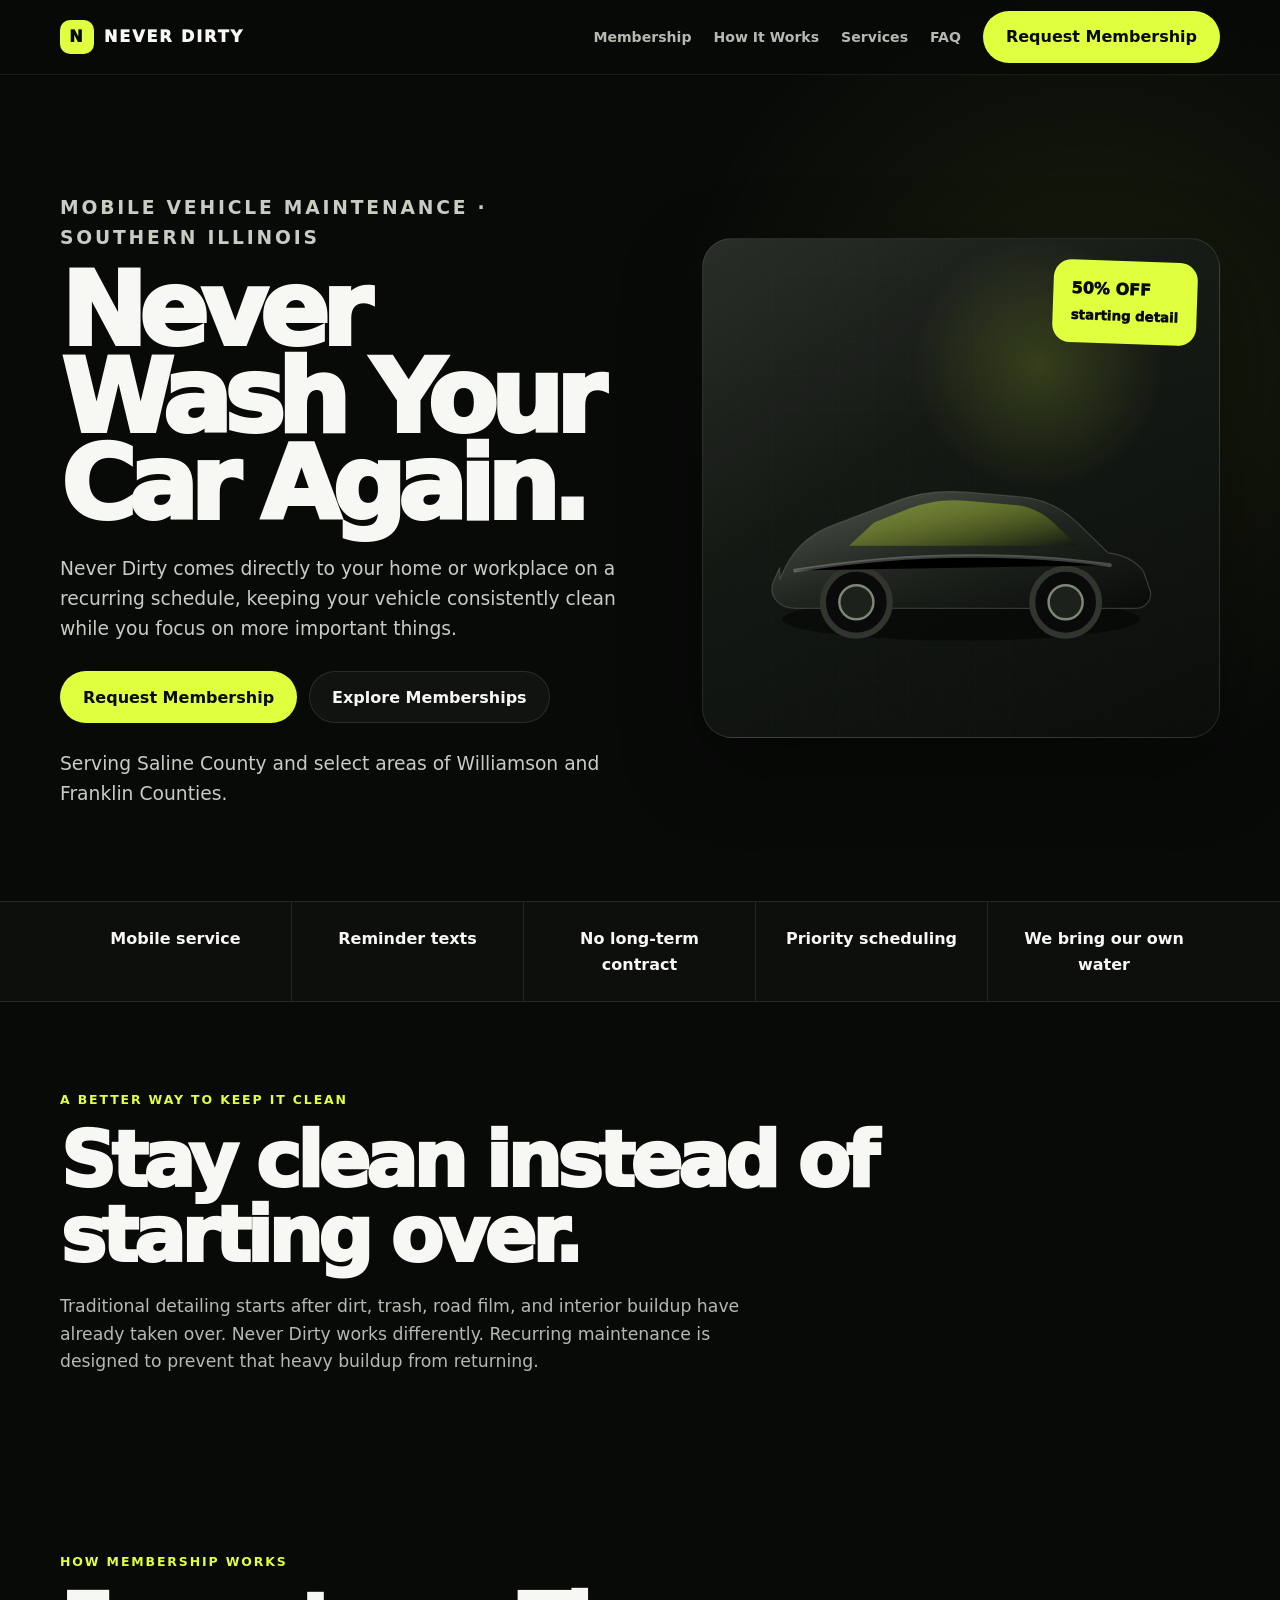
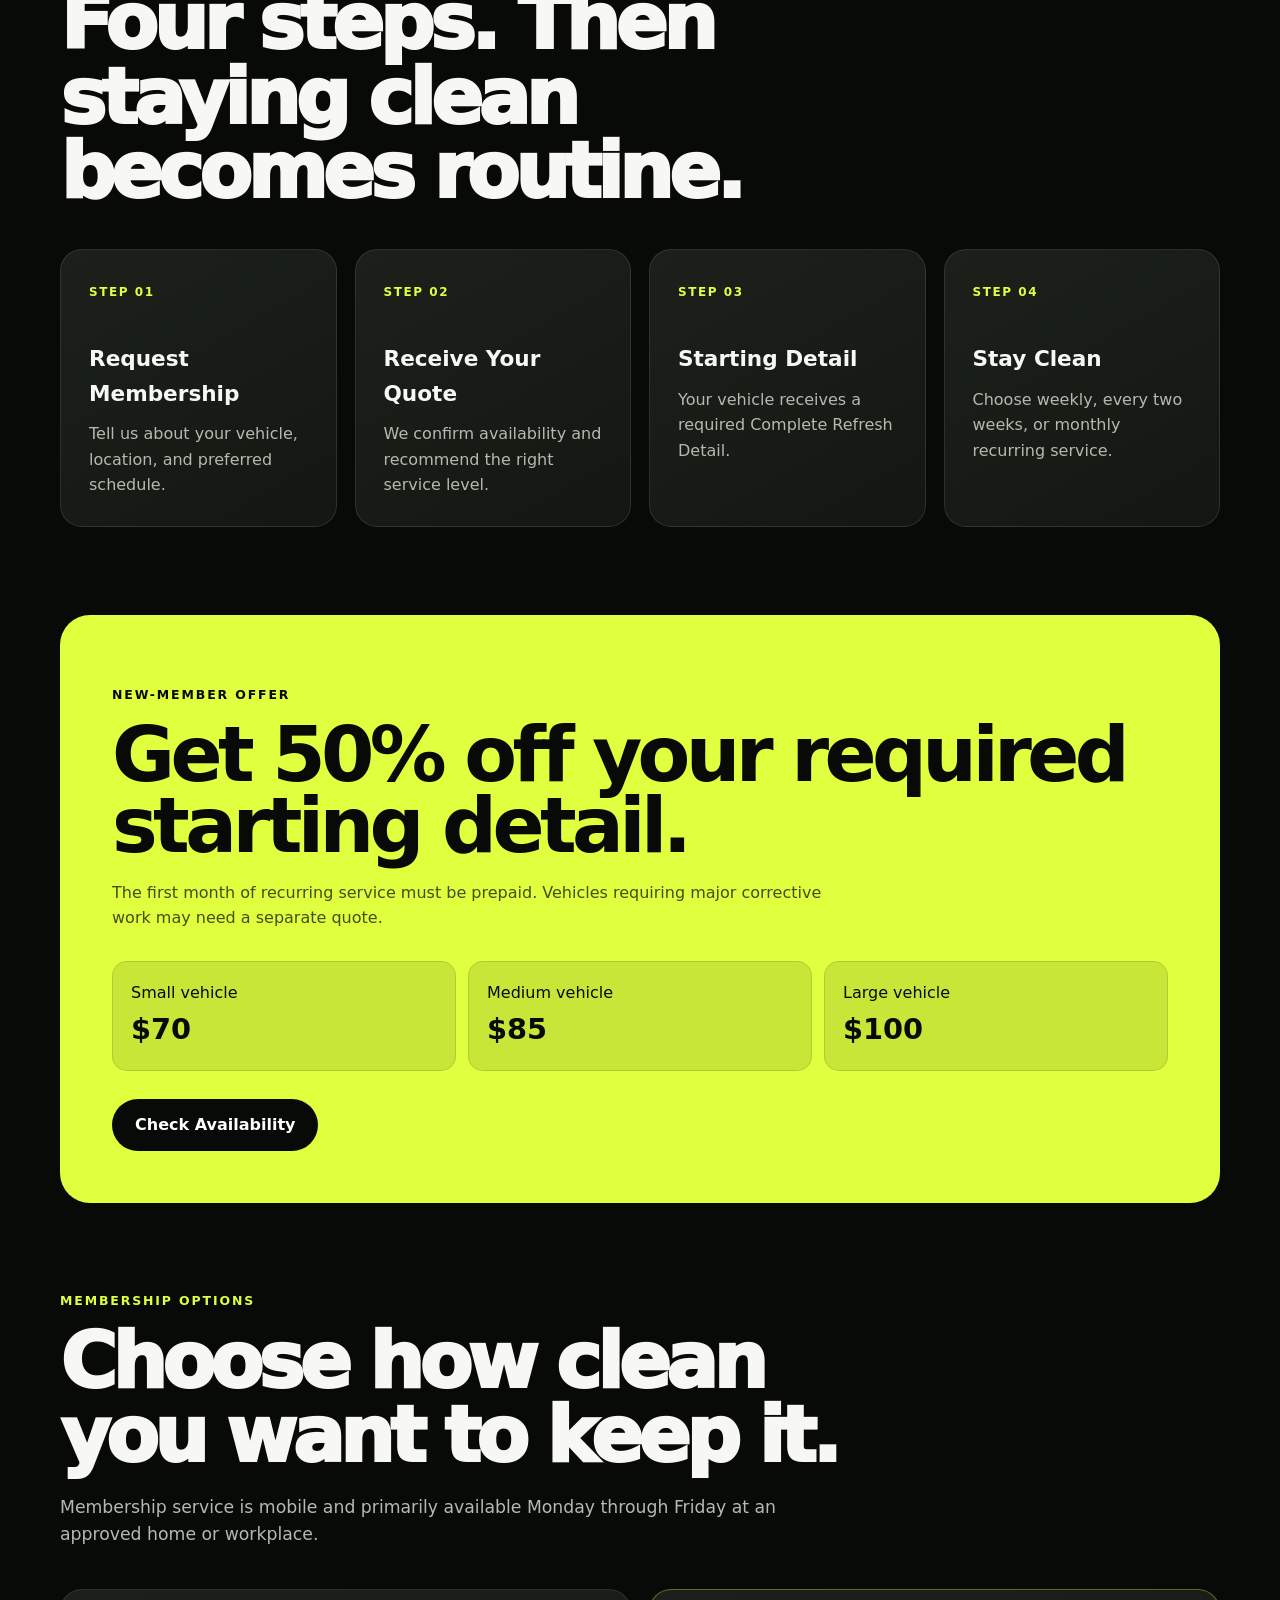
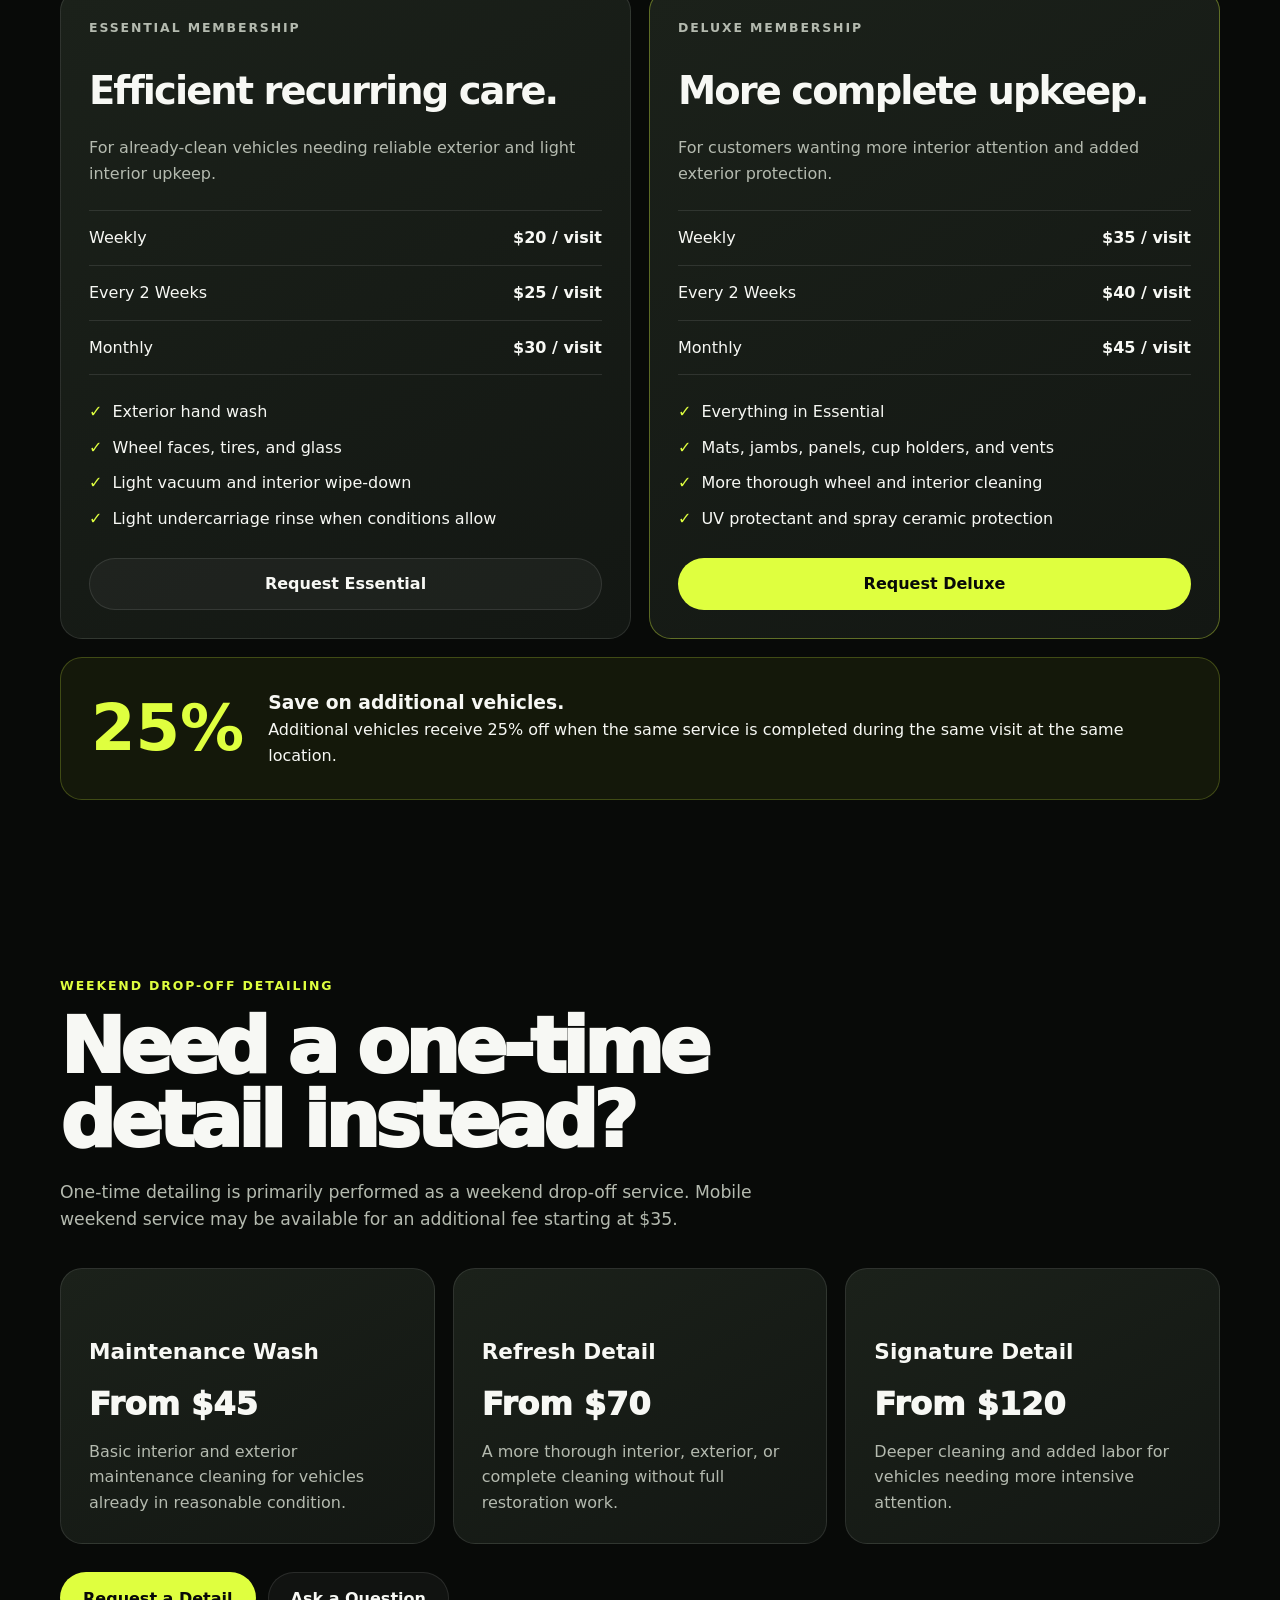
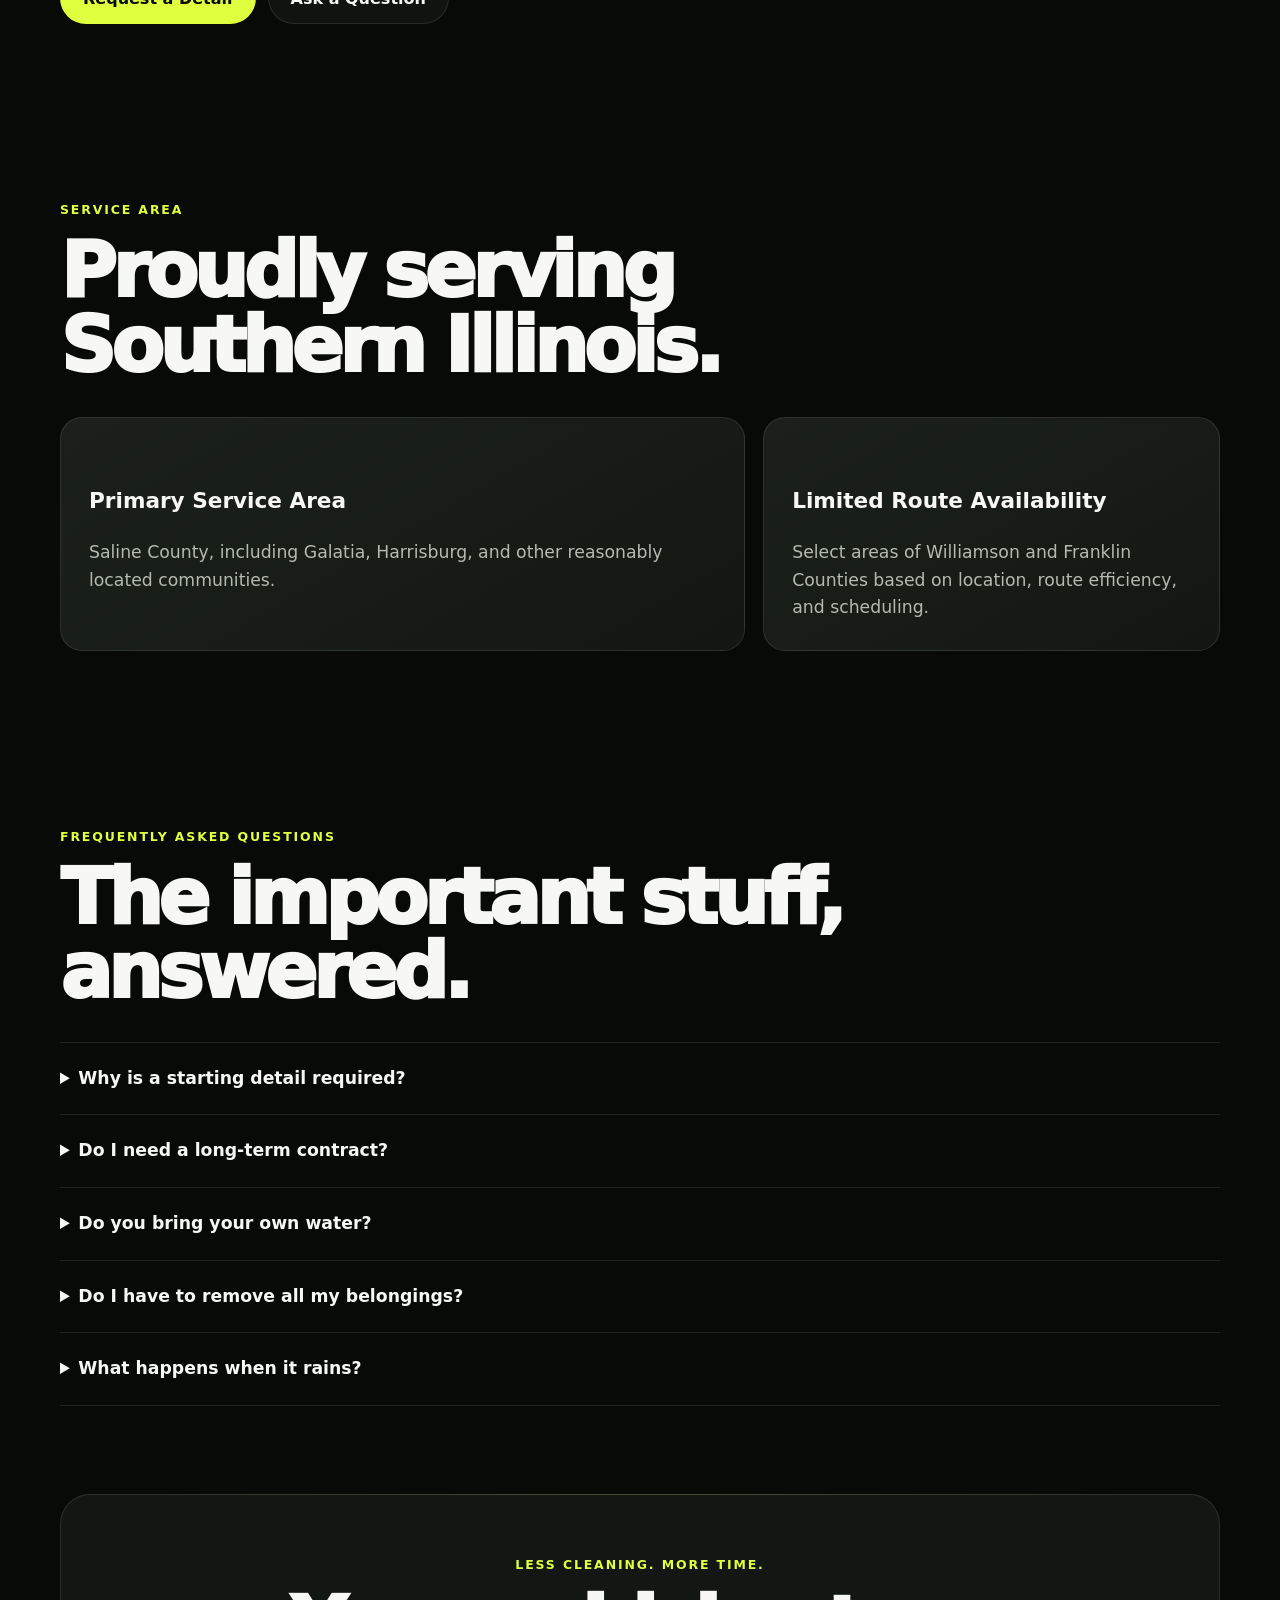
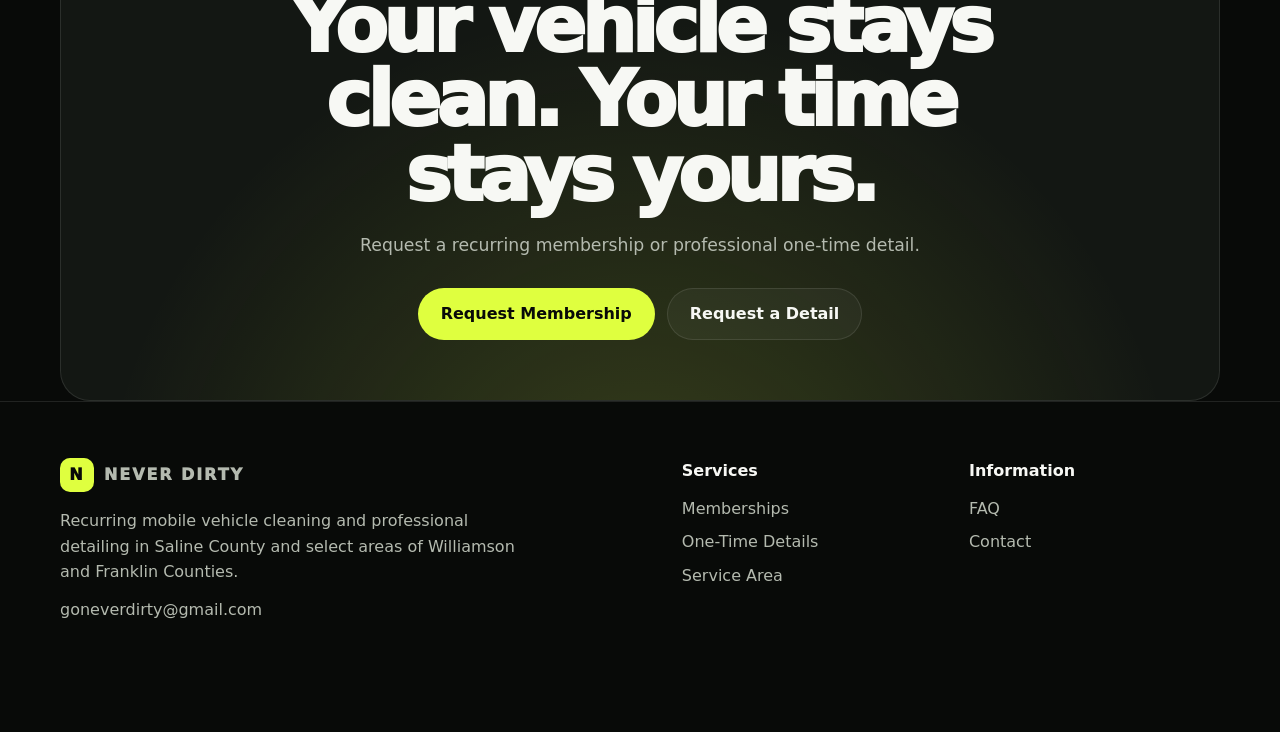
==== commit a1f80f71: "Add files via upload" ====
--- a/index.html
+++ b/index.html
@@ -2,2348 +2,51 @@
 <html lang="en">
 <head>
   <meta charset="UTF-8">
-
-  <meta
-    name="viewport"
-    content="width=device-width, initial-scale=1.0"
-  >
-
+  <meta name="viewport" content="width=device-width, initial-scale=1.0">
   <title>Never Dirty | Mobile Vehicle Cleaning</title>
-
-  <meta
-    name="description"
-    content="Never Dirty provides recurring mobile vehicle cleaning memberships and professional detailing in Saline County and select areas of Williamson and Franklin Counties in Southern Illinois."
-  >
-
-  <meta name="theme-color" content="#070707">
-
+  <meta name="description" content="Recurring mobile vehicle cleaning memberships and professional detailing in Southern Illinois.">
+  <meta name="theme-color" content="#080a08">
   <style>
-    :root {
-      --black: #070707;
-      --dark: #101010;
-      --surface: #171717;
-      --surface-light: #1e1e1e;
-      --white: #ffffff;
-      --gray: #b7b7b7;
-      --muted: #838383;
-      --line: #2b2b2b;
-      --accent: #dfff3f;
-      --accent-dark: #bcd723;
-      --accent-soft: rgba(223, 255, 63, 0.1);
-      --danger-soft: rgba(255, 255, 255, 0.04);
-      --shadow: 0 24px 70px rgba(0, 0, 0, 0.28);
-      --radius-large: 28px;
-      --radius-medium: 20px;
-      --radius-small: 14px;
-      --max-width: 1180px;
-      --header-height: 74px;
-    }
-
-    * {
-      box-sizing: border-box;
-      margin: 0;
-      padding: 0;
-    }
-
-    html {
-      scroll-behavior: smooth;
-      scroll-padding-top: calc(var(--header-height) + 20px);
-    }
-
-    body {
-      min-width: 320px;
-      background: var(--black);
-      color: var(--white);
-      font-family:
-        Arial,
-        Helvetica,
-        sans-serif;
-      line-height: 1.6;
-      overflow-x: hidden;
-    }
-
-    body.menu-open {
-      overflow: hidden;
-    }
-
-    a {
-      color: inherit;
-      text-decoration: none;
-    }
-
-    button,
-    input,
-    select,
-    textarea {
-      font: inherit;
-    }
-
-    button {
-      border: 0;
-    }
-
-    img {
-      display: block;
-      max-width: 100%;
-    }
-
-    ul {
-      list-style: none;
-    }
-
-    .container {
-      width: min(92%, var(--max-width));
-      margin: 0 auto;
-    }
-
-    .section {
-      position: relative;
-      padding: 100px 0;
-      border-top: 1px solid var(--line);
-    }
-
-    .section-dark {
-      background: var(--dark);
-    }
-
-    .section-glow {
-      background:
-        radial-gradient(
-          circle at 50% 0%,
-          rgba(223, 255, 63, 0.09),
-          transparent 38%
-        ),
-        var(--black);
-    }
-
-    .eyebrow {
-      display: inline-flex;
-      align-items: center;
-      gap: 9px;
-      margin-bottom: 18px;
-      color: var(--accent);
-      font-size: 0.78rem;
-      font-weight: 900;
-      letter-spacing: 0.18em;
-      text-transform: uppercase;
-    }
-
-    .eyebrow::before {
-      content: "";
-      width: 22px;
-      height: 2px;
-      background: var(--accent);
-    }
-
-    .section-heading {
-      max-width: 780px;
-      margin-bottom: 46px;
-    }
-
-    .section-heading.centered {
-      margin-right: auto;
-      margin-left: auto;
-      text-align: center;
-    }
-
-    .section-heading.centered .eyebrow {
-      justify-content: center;
-    }
-
-    .section-heading h2 {
-      margin-bottom: 18px;
-      font-size: clamp(2.4rem, 6vw, 4.8rem);
-      line-height: 0.98;
-      letter-spacing: -0.055em;
-    }
-
-    .section-heading p {
-      color: var(--gray);
-      font-size: clamp(1rem, 2vw, 1.12rem);
-    }
-
-    .accent-text {
-      color: var(--accent);
-    }
-
-    .button {
-      display: inline-flex;
-      justify-content: center;
-      align-items: center;
-      min-height: 52px;
-      padding: 14px 24px;
-      border: 1px solid var(--accent);
-      border-radius: 999px;
-      background: var(--accent);
-      color: #000;
-      font-weight: 900;
-      line-height: 1;
-      text-align: center;
-      cursor: pointer;
-      transition:
-        transform 0.2s ease,
-        background 0.2s ease,
-        border-color 0.2s ease,
-        box-shadow 0.2s ease;
-    }
-
-    .button:hover {
-      transform: translateY(-2px);
-      background: #e7ff71;
-      box-shadow: 0 12px 34px rgba(223, 255, 63, 0.18);
-    }
-
-    .button:active {
-      transform: translateY(0);
-    }
-
-    .button-outline {
-      border-color: #555;
-      background: transparent;
-      color: var(--white);
-    }
-
-    .button-outline:hover {
-      border-color: var(--accent);
-      background: var(--accent-soft);
-      color: var(--white);
-    }
-
-    .button-small {
-      min-height: 42px;
-      padding: 11px 17px;
-      font-size: 0.84rem;
-    }
-
-    .button-full {
-      width: 100%;
-    }
-
-    .card {
-      position: relative;
-      height: 100%;
-      padding: 30px;
-      border: 1px solid var(--line);
-      border-radius: var(--radius-medium);
-      background:
-        linear-gradient(
-          145deg,
-          rgba(255, 255, 255, 0.025),
-          transparent 55%
-        ),
-        var(--surface);
-      overflow: hidden;
-      transition:
-        transform 0.2s ease,
-        border-color 0.2s ease,
-        box-shadow 0.2s ease;
-    }
-
-    .card:hover {
-      transform: translateY(-4px);
-      border-color: #414141;
-      box-shadow: var(--shadow);
-    }
-
-    .card h3 {
-      margin-bottom: 10px;
-      font-size: 1.4rem;
-      line-height: 1.2;
-      letter-spacing: -0.025em;
-    }
-
-    .card p {
-      color: var(--gray);
-    }
-
-    .grid-2 {
-      display: grid;
-      grid-template-columns: repeat(2, minmax(0, 1fr));
-      gap: 20px;
-    }
-
-    .grid-3 {
-      display: grid;
-      grid-template-columns: repeat(3, minmax(0, 1fr));
-      gap: 20px;
-    }
-
-    .grid-4 {
-      display: grid;
-      grid-template-columns: repeat(4, minmax(0, 1fr));
-      gap: 18px;
-    }
-
-    header {
-      position: sticky;
-      top: 0;
-      z-index: 1000;
-      min-height: var(--header-height);
-      border-bottom: 1px solid rgba(255, 255, 255, 0.08);
-      background: rgba(7, 7, 7, 0.92);
-      backdrop-filter: blur(14px);
-      -webkit-backdrop-filter: blur(14px);
-    }
-
-    .nav {
-      min-height: var(--header-height);
-      display: flex;
-      justify-content: space-between;
-      align-items: center;
-      gap: 24px;
-    }
-
-    .logo {
-      position: relative;
-      z-index: 1002;
-      flex-shrink: 0;
-      font-size: 1.2rem;
-      font-weight: 900;
-      letter-spacing: 0.08em;
-    }
-
-    .logo span {
-      color: var(--accent);
-    }
-
-    .desktop-nav {
-      display: flex;
-      align-items: center;
-      gap: 21px;
-      color: var(--gray);
-      font-size: 0.9rem;
-    }
-
-    .desktop-nav a:not(.button) {
-      transition: color 0.2s ease;
-    }
-
-    .desktop-nav a:not(.button):hover {
-      color: var(--white);
-    }
-
-    .mobile-menu-button {
-      position: relative;
-      z-index: 1002;
-      width: 44px;
-      height: 44px;
-      display: none;
-      place-items: center;
-      border: 1px solid var(--line);
-      border-radius: 50%;
-      background: var(--surface);
-      color: var(--white);
-      cursor: pointer;
-    }
-
-    .mobile-menu-icon {
-      position: relative;
-      width: 18px;
-      height: 12px;
-    }
-
-    .mobile-menu-icon span {
-      position: absolute;
-      left: 0;
-      width: 100%;
-      height: 2px;
-      border-radius: 999px;
-      background: var(--white);
-      transition:
-        top 0.2s ease,
-        transform 0.2s ease,
-        opacity 0.2s ease;
-    }
-
-    .mobile-menu-icon span:first-child {
-      top: 0;
-    }
-
-    .mobile-menu-icon span:nth-child(2) {
-      top: 5px;
-    }
-
-    .mobile-menu-icon span:last-child {
-      top: 10px;
-    }
-
-    .mobile-menu-button.active
-    .mobile-menu-icon span:first-child {
-      top: 5px;
-      transform: rotate(45deg);
-    }
-
-    .mobile-menu-button.active
-    .mobile-menu-icon span:nth-child(2) {
-      opacity: 0;
-    }
-
-    .mobile-menu-button.active
-    .mobile-menu-icon span:last-child {
-      top: 5px;
-      transform: rotate(-45deg);
-    }
-
-    .mobile-nav {
-      position: fixed;
-      inset: var(--header-height) 0 auto;
-      z-index: 999;
-      display: none;
-      padding: 22px 4% 30px;
-      border-bottom: 1px solid var(--line);
-      background: rgba(7, 7, 7, 0.98);
-      box-shadow: var(--shadow);
-    }
-
-    .mobile-nav.active {
-      display: block;
-    }
-
-    .mobile-nav-links {
-      display: grid;
-      gap: 8px;
-    }
-
-    .mobile-nav-links a {
-      padding: 14px 4px;
-      border-bottom: 1px solid var(--line);
-      color: var(--gray);
-      font-weight: 800;
-    }
-
-    .mobile-nav-links .button {
-      margin-top: 12px;
-      color: #000;
-    }
-
-    .hero {
-      position: relative;
-      min-height: calc(100vh - var(--header-height));
-      display: flex;
-      align-items: center;
-      padding: 110px 0;
-      overflow: hidden;
-      background:
-        radial-gradient(
-          circle at 78% 18%,
-          rgba(223, 255, 63, 0.16),
-          transparent 29%
-        ),
-        radial-gradient(
-          circle at 12% 86%,
-          rgba(255, 255, 255, 0.045),
-          transparent 30%
-        ),
-        linear-gradient(
-          145deg,
-          #070707 0%,
-          #111111 58%,
-          #070707 100%
-        );
-    }
-
-    .hero::after {
-      content: "";
-      position: absolute;
-      right: -180px;
-      bottom: -240px;
-      width: 600px;
-      height: 600px;
-      border: 1px solid rgba(223, 255, 63, 0.09);
-      border-radius: 50%;
-      box-shadow:
-        0 0 0 70px rgba(223, 255, 63, 0.025),
-        0 0 0 140px rgba(223, 255, 63, 0.018);
-      pointer-events: none;
-    }
-
-    .hero-content {
-      position: relative;
-      z-index: 2;
-      max-width: 940px;
-    }
-
-    .hero h1 {
-      max-width: 1050px;
-      margin-bottom: 28px;
-      font-size: clamp(3.8rem, 10vw, 8.7rem);
-      line-height: 0.87;
-      letter-spacing: -0.075em;
-      text-transform: uppercase;
-    }
-
-    .hero-copy {
-      max-width: 720px;
-      margin-bottom: 32px;
-      color: var(--gray);
-      font-size: clamp(1.08rem, 2vw, 1.34rem);
-    }
-
-    .hero-copy p + p {
-      margin-top: 12px;
-    }
-
-    .hero-actions {
-      display: flex;
-      flex-wrap: wrap;
-      gap: 12px;
-    }
-
-    .hero-service-area {
-      max-width: 740px;
-      margin-top: 24px;
-      color: var(--muted);
-      font-size: 0.9rem;
-    }
-
-    .mobile-membership-bar {
-      position: fixed;
-      right: 12px;
-      bottom: 12px;
-      left: 12px;
-      z-index: 950;
-      display: none;
-    }
-
-    .mobile-membership-bar .button {
-      width: 100%;
-      box-shadow: 0 12px 38px rgba(0, 0, 0, 0.46);
-    }
-        .process-grid {
-      display: grid;
-      grid-template-columns: repeat(4, minmax(0, 1fr));
-      gap: 18px;
-    }
-
-    .process-card {
-      min-height: 250px;
-    }
-
-    .process-number {
-      width: 48px;
-      height: 48px;
-      margin-bottom: 42px;
-      display: grid;
-      place-items: center;
-      border-radius: 50%;
-      background: var(--accent);
-      color: #000;
-      font-weight: 900;
-      box-shadow: 0 10px 30px rgba(223, 255, 63, 0.12);
-    }
-
-    .member-special {
-      padding: 44px;
-      border: 1px solid rgba(223, 255, 63, 0.34);
-      border-radius: var(--radius-large);
-      background:
-        radial-gradient(
-          circle at 50% 0%,
-          rgba(223, 255, 63, 0.16),
-          transparent 52%
-        ),
-        linear-gradient(
-          135deg,
-          rgba(223, 255, 63, 0.08),
-          rgba(255, 255, 255, 0.015)
-        );
-      text-align: center;
-      overflow: hidden;
-    }
-
-    .member-special h2 {
-      margin-bottom: 16px;
-      font-size: clamp(2.5rem, 6vw, 5rem);
-      line-height: 0.95;
-      letter-spacing: -0.055em;
-    }
-
-    .member-special p {
-      max-width: 780px;
-      margin: 0 auto;
-      color: var(--gray);
-      font-size: 1.08rem;
-    }
-
-    .comparison-grid {
-      display: grid;
-      grid-template-columns: repeat(2, minmax(0, 1fr));
-      gap: 20px;
-    }
-
-    .comparison-card {
-      min-height: 250px;
-    }
-
-    .comparison-label {
-      display: inline-flex;
-      margin-bottom: 22px;
-      padding: 7px 11px;
-      border: 1px solid var(--line);
-      border-radius: 999px;
-      color: var(--gray);
-      font-size: 0.74rem;
-      font-weight: 900;
-      letter-spacing: 0.09em;
-      text-transform: uppercase;
-    }
-
-    .comparison-card.featured {
-      border-color: rgba(223, 255, 63, 0.44);
-      background:
-        linear-gradient(
-          145deg,
-          rgba(223, 255, 63, 0.08),
-          transparent 58%
-        ),
-        var(--surface);
-    }
-
-    .comparison-card.featured .comparison-label {
-      border-color: rgba(223, 255, 63, 0.4);
-      background: var(--accent-soft);
-      color: var(--accent);
-    }
-
-    .comparison-summary {
-      margin-top: 20px;
-      padding: 24px;
-      border: 1px solid var(--line);
-      border-radius: var(--radius-medium);
-      background: var(--surface);
-    }
-
-    .comparison-summary h3 {
-      margin-bottom: 8px;
-      font-size: 1.45rem;
-    }
-
-    .comparison-summary p {
-      color: var(--gray);
-    }
-
-    .membership-grid {
-      display: grid;
-      grid-template-columns: repeat(2, minmax(0, 1fr));
-      gap: 22px;
-      align-items: stretch;
-    }
-
-    .membership-card {
-      display: flex;
-      flex-direction: column;
-      padding: 34px;
-    }
-
-    .membership-card.featured {
-      border-color: rgba(223, 255, 63, 0.54);
-      background:
-        radial-gradient(
-          circle at 100% 0%,
-          rgba(223, 255, 63, 0.12),
-          transparent 34%
-        ),
-        linear-gradient(
-          145deg,
-          rgba(223, 255, 63, 0.055),
-          transparent 55%
-        ),
-        var(--surface);
-      box-shadow: 0 20px 70px rgba(0, 0, 0, 0.25);
-    }
-
-    .membership-badge {
-      display: inline-flex;
-      align-self: flex-start;
-      margin-bottom: 20px;
-      padding: 8px 12px;
-      border-radius: 999px;
-      background: var(--accent);
-      color: #000;
-      font-size: 0.72rem;
-      font-weight: 900;
-      letter-spacing: 0.09em;
-      text-transform: uppercase;
-    }
-
-    .membership-card h3 {
-      margin-bottom: 8px;
-      font-size: 2.25rem;
-      letter-spacing: -0.045em;
-    }
-
-    .membership-intro {
-      min-height: 54px;
-      margin-bottom: 24px;
-    }
-
-    .membership-prices {
-      display: grid;
-      gap: 4px;
-      margin-bottom: 22px;
-      border-top: 1px solid var(--line);
-    }
-
-    .membership-price-row {
-      display: flex;
-      justify-content: space-between;
-      align-items: center;
-      gap: 18px;
-      padding: 15px 0;
-      border-bottom: 1px solid var(--line);
-    }
-
-    .membership-price-row span {
-      color: var(--gray);
-    }
-
-    .membership-price-row strong {
-      font-size: 1.15rem;
-    }
-
-    .additional-vehicle-discount {
-      margin-bottom: 18px;
-      padding: 15px 17px;
-      border: 1px solid rgba(223, 255, 63, 0.22);
-      border-radius: var(--radius-small);
-      background: rgba(223, 255, 63, 0.055);
-      color: #e8e8e8;
-      font-size: 0.92rem;
-    }
-
-    .membership-time {
-      margin-bottom: 20px;
-      color: var(--accent);
-      font-size: 0.92rem;
-      font-weight: 900;
-    }
-
-    .check-list {
-      display: grid;
-      gap: 11px;
-      margin-bottom: 28px;
-    }
-
-    .check-list li {
-      position: relative;
-      padding-left: 25px;
-      color: var(--gray);
-    }
-
-    .check-list li::before {
-      content: "✓";
-      position: absolute;
-      left: 0;
-      color: var(--accent);
-      font-weight: 900;
-    }
-
-    .membership-card .button {
-      margin-top: auto;
-    }
-
-    .benefits-grid {
-      display: grid;
-      grid-template-columns: repeat(3, minmax(0, 1fr));
-      gap: 18px;
-    }
-
-    .benefit-card {
-      min-height: 220px;
-    }
-
-    .benefit-icon {
-      width: 46px;
-      height: 46px;
-      margin-bottom: 20px;
-      display: grid;
-      place-items: center;
-      border: 1px solid rgba(223, 255, 63, 0.28);
-      border-radius: 14px;
-      background: var(--accent-soft);
-      color: var(--accent);
-      font-size: 1.3rem;
-      font-weight: 900;
-    }
-
-    .time-savings-grid {
-      display: grid;
-      grid-template-columns: repeat(3, minmax(0, 1fr));
-      gap: 18px;
-    }
-
-    .time-savings-card {
-      text-align: center;
-    }
-
-    .time-savings-card strong {
-      display: block;
-      margin-bottom: 10px;
-      color: var(--accent);
-      font-size: clamp(2.5rem, 5vw, 4rem);
-      line-height: 1;
-      letter-spacing: -0.05em;
-    }
-
-    .time-savings-card span {
-      color: var(--gray);
-    }
-
-    .service-price-card {
-      max-width: 600px;
-    }
-
-    .service-price {
-      margin: 14px 0 18px;
-      color: var(--accent);
-      font-size: clamp(3rem, 6vw, 4.5rem);
-      font-weight: 900;
-      line-height: 1;
-      letter-spacing: -0.06em;
-    }
-
-    .detail-grid {
-      display: grid;
-      grid-template-columns: repeat(2, minmax(0, 1fr));
-      gap: 22px;
-    }
-
-    .detail-card {
-      padding: 34px;
-    }
-
-    .detail-card.featured {
-      border-color: rgba(223, 255, 63, 0.46);
-      background:
-        radial-gradient(
-          circle at 100% 0%,
-          rgba(223, 255, 63, 0.11),
-          transparent 33%
-        ),
-        var(--surface);
-    }
-
-    .detail-card h3 {
-      margin-bottom: 6px;
-      font-size: 2rem;
-      letter-spacing: -0.04em;
-    }
-
-    .detail-subtitle {
-      margin-bottom: 8px;
-      color: var(--white);
-      font-weight: 900;
-    }
-
-    .detail-time {
-      margin-bottom: 24px;
-      color: var(--accent);
-      font-weight: 900;
-    }
-
-    .pricing-table {
-      display: grid;
-      gap: 14px;
-    }
-
-    .pricing-size {
-      padding: 19px;
-      border: 1px solid var(--line);
-      border-radius: var(--radius-small);
-      background: rgba(255, 255, 255, 0.018);
-    }
-
-    .pricing-size h4 {
-      margin-bottom: 11px;
-      color: var(--accent);
-      font-size: 0.82rem;
-      letter-spacing: 0.11em;
-      text-transform: uppercase;
-    }
-
-    .pricing-row {
-      display: flex;
-      justify-content: space-between;
-      gap: 18px;
-      padding: 7px 0;
-      color: var(--gray);
-    }
-
-    .pricing-row strong {
-      color: var(--white);
-    }
-
-    .vehicle-size-grid {
-      display: grid;
-      grid-template-columns: repeat(3, minmax(0, 1fr));
-      gap: 18px;
-    }
-
-    .vehicle-size-card h3 {
-      color: var(--accent);
-    }
-
-    .bullet-list {
-      display: grid;
-      gap: 9px;
-    }
-
-    .bullet-list li {
-      position: relative;
-      padding-left: 19px;
-      color: var(--gray);
-    }
-
-    .bullet-list li::before {
-      content: "•";
-      position: absolute;
-      left: 0;
-      color: var(--accent);
-      font-weight: 900;
-    }
-
-    .add-on-grid {
-      display: grid;
-      grid-template-columns: repeat(2, minmax(0, 1fr));
-      gap: 20px;
-    }
-
-    .add-on-card h3 {
-      margin-bottom: 20px;
-      font-size: 1.7rem;
-    }
-
-    .important-card {
-      border-color: #383838;
-    }
-
-    .important-list {
-      display: grid;
-      grid-template-columns: repeat(2, minmax(0, 1fr));
-      gap: 10px 26px;
-      margin-top: 22px;
-    }
-
-    .important-list li {
-      position: relative;
-      padding-left: 20px;
-      color: var(--gray);
-    }
-
-    .important-list li::before {
-      content: "•";
-      position: absolute;
-      left: 0;
-      color: var(--accent);
-      font-weight: 900;
-    }
-
-    .information-grid {
-      display: grid;
-      grid-template-columns: repeat(2, minmax(0, 1fr));
-      gap: 20px;
-    }
-
-    .guarantee {
-      padding: 42px;
-      border: 1px solid rgba(223, 255, 63, 0.4);
-      border-radius: var(--radius-large);
-      background:
-        linear-gradient(
-          135deg,
-          rgba(223, 255, 63, 0.1),
-          rgba(223, 255, 63, 0.025)
-        );
-    }
-
-    .guarantee h2 {
-      margin-bottom: 14px;
-      font-size: clamp(2.3rem, 5vw, 4rem);
-      line-height: 0.98;
-      letter-spacing: -0.05em;
-    }
-
-    .guarantee p {
-      max-width: 780px;
-      color: var(--gray);
-      font-size: 1.08rem;
-    }
-
-    .service-area-grid {
-      display: grid;
-      grid-template-columns: 1.2fr 0.8fr;
-      gap: 20px;
-    }
-
-    .county-list {
-      display: grid;
-      gap: 12px;
-      margin-top: 24px;
-    }
-
-    .county-row {
-      display: flex;
-      justify-content: space-between;
-      gap: 18px;
-      padding: 16px 18px;
-      border: 1px solid var(--line);
-      border-radius: var(--radius-small);
-      background: rgba(255, 255, 255, 0.018);
-    }
-
-    .county-row strong {
-      color: var(--accent);
-    }
-
-    .faq-list {
-      display: grid;
-      gap: 12px;
-    }
-
-    .faq-item {
-      border: 1px solid var(--line);
-      border-radius: var(--radius-small);
-      background: var(--surface);
-      overflow: hidden;
-    }
-
-    .faq-item summary {
-      position: relative;
-      padding: 20px 56px 20px 22px;
-      cursor: pointer;
-      list-style: none;
-      font-weight: 900;
-    }
-
-    .faq-item summary::-webkit-details-marker {
-      display: none;
-    }
-
-    .faq-item summary::after {
-      content: "+";
-      position: absolute;
-      top: 50%;
-      right: 22px;
-      transform: translateY(-50%);
-      color: var(--accent);
-      font-size: 1.5rem;
-      font-weight: 400;
-    }
-
-    .faq-item[open] summary::after {
-      content: "−";
-    }
-
-    .faq-item p {
-      padding: 0 22px 22px;
-      color: var(--gray);
-    }
-
-    .final-cta {
-      text-align: center;
-      background:
-        radial-gradient(
-          circle at 50% 35%,
-          rgba(223, 255, 63, 0.16),
-          transparent 45%
-        ),
-        var(--black);
-    }
-
-    .final-cta h2 {
-      margin-bottom: 18px;
-      font-size: clamp(3rem, 8vw, 6rem);
-      line-height: 0.92;
-      letter-spacing: -0.065em;
-    }
-
-    .final-cta p {
-      max-width: 690px;
-      margin: 0 auto 30px;
-      color: var(--gray);
-      font-size: 1.1rem;
-    }
-
-    .final-cta-actions {
-      display: flex;
-      justify-content: center;
-      flex-wrap: wrap;
-      gap: 12px;
-    }
-
-    footer {
-      padding: 38px 0 96px;
-      border-top: 1px solid var(--line);
-      color: var(--muted);
-    }
-
-    .footer-row {
-      display: flex;
-      justify-content: space-between;
-      align-items: center;
-      gap: 20px;
-      flex-wrap: wrap;
-    }
-
-    .footer-links {
-      display: flex;
-      gap: 18px;
-      flex-wrap: wrap;
-    }
-
-    .footer-links a:hover {
-      color: var(--accent);
-    }
-
-    @media (max-width: 980px) {
-      .desktop-nav {
-        display: none;
-      }
-
-      .mobile-menu-button {
-        display: grid;
-      }
-
-      .process-grid,
-      .benefits-grid {
-        grid-template-columns: repeat(2, minmax(0, 1fr));
-      }
-
-      .service-area-grid {
-        grid-template-columns: 1fr;
-      }
-    }
-
-    @media (max-width: 760px) {
-      .section {
-        padding: 76px 0;
-      }
-
-      .hero {
-        min-height: auto;
-        padding: 98px 0 105px;
-      }
-
-      .grid-2,
-      .grid-3,
-      .grid-4,
-      .comparison-grid,
-      .membership-grid,
-      .detail-grid,
-      .vehicle-size-grid,
-      .add-on-grid,
-      .information-grid,
-      .time-savings-grid,
-      .important-list {
-        grid-template-columns: 1fr;
-      }
-
-      .process-grid,
-      .benefits-grid {
-        grid-template-columns: 1fr;
-      }
-
-      .membership-intro {
-        min-height: auto;
-      }
-
-      .member-special,
-      .guarantee {
-        padding: 30px 24px;
-      }
-
-      .mobile-membership-bar {
-        display: block;
-      }
-
-      footer {
-        padding-bottom: 110px;
-      }
-    }
-
-    @media (max-width: 520px) {
-      :root {
-        --header-height: 68px;
-      }
-
-      .container {
-        width: min(91%, var(--max-width));
-      }
-
-      .logo {
-        font-size: 1rem;
-      }
-
-      .hero h1 {
-        font-size: clamp(3.15rem, 17vw, 5rem);
-      }
-
-      .hero-actions,
-      .final-cta-actions {
-        flex-direction: column;
-      }
-
-      .hero-actions .button,
-      .final-cta-actions .button {
-        width: 100%;
-      }
-
-      .card,
-      .membership-card,
-      .detail-card {
-        padding: 24px;
-      }
-
-      .county-row,
-      .membership-price-row,
-      .pricing-row {
-        align-items: flex-start;
-      }
-
-      .county-row {
-        flex-direction: column;
-        gap: 4px;
-      }
-    }
-
-    @media (prefers-reduced-motion: reduce) {
-      html {
-        scroll-behavior: auto;
-      }
-
-      *,
-      *::before,
-      *::after {
-        transition-duration: 0.01ms !important;
-        animation-duration: 0.01ms !important;
-        animation-iteration-count: 1 !important;
-      }
-    }
+    :root{--bg:#080a08;--surface:#131713;--surface2:#1b211a;--text:#f7f8f4;--muted:#b4baaf;--line:rgba(255,255,255,.1);--accent:#dfff3f;--max:1160px;--radius:22px}
+    *{box-sizing:border-box;margin:0;padding:0}html{scroll-behavior:smooth;scroll-padding-top:88px}body{font-family:Inter,system-ui,-apple-system,BlinkMacSystemFont,"Segoe UI",sans-serif;background:radial-gradient(circle at 85% 5%,rgba(223,255,63,.08),transparent 26rem),var(--bg);color:var(--text);line-height:1.6}a{color:inherit;text-decoration:none}.container{width:min(calc(100% - 32px),var(--max));margin:auto}.section{padding:88px 0}.eyebrow{color:var(--accent);font-size:.78rem;font-weight:900;letter-spacing:.15em;text-transform:uppercase;margin-bottom:14px}.title{font-size:clamp(2.3rem,6vw,4.8rem);line-height:.97;letter-spacing:-.06em;font-weight:1000;max-width:820px}.copy{color:var(--muted);font-size:1.08rem;max-width:720px;margin-top:20px}.btns{display:flex;gap:12px;flex-wrap:wrap;margin-top:28px}.btn{display:inline-flex;align-items:center;justify-content:center;min-height:52px;padding:0 22px;border-radius:999px;font-weight:900;border:1px solid transparent;transition:.2s}.btn:hover{transform:translateY(-2px)}.primary{background:var(--accent);color:#080a08}.secondary{background:rgba(255,255,255,.04);border-color:var(--line)}header{position:sticky;top:0;z-index:20;background:rgba(8,10,8,.84);backdrop-filter:blur(18px);border-bottom:1px solid rgba(255,255,255,.07)}.nav{height:74px;display:flex;align-items:center;justify-content:space-between;gap:20px}.brand{display:flex;align-items:center;gap:10px;font-weight:1000;letter-spacing:.12em;text-transform:uppercase}.logo{display:grid;place-items:center;width:34px;height:34px;background:var(--accent);color:#080a08;border-radius:10px}.links{display:flex;align-items:center;gap:22px}.links a:not(.btn){color:var(--muted);font-size:.88rem;font-weight:800}.menu{display:none;background:none;border:1px solid var(--line);color:var(--text);width:44px;height:44px;border-radius:13px;font-size:1.25rem}.mobile{display:none;padding:12px 16px 22px;background:#0a0d0a;border-bottom:1px solid var(--line)}.mobile.open{display:grid;gap:10px}.mobile a{padding:12px;border-bottom:1px solid var(--line);font-weight:800}.hero{min-height:calc(100vh - 74px);display:grid;align-items:center;padding:64px 0}.hero-grid{display:grid;grid-template-columns:1.05fr .95fr;gap:70px;align-items:center}.hero h1{font-size:clamp(3.4rem,8vw,7.2rem);line-height:.85;letter-spacing:-.075em;font-weight:1000}.hero p{color:#c7cdc2;font-size:1.17rem;max-width:680px;margin-top:26px}.visual{min-height:500px;position:relative;background:linear-gradient(145deg,rgba(255,255,255,.06),transparent 40%),radial-gradient(circle at 65% 25%,rgba(223,255,63,.16),transparent 25%),linear-gradient(155deg,#1c211b,#0b0e0b);border:1px solid var(--line);border-radius:30px;box-shadow:0 28px 80px rgba(0,0,0,.38);overflow:hidden}.visual:before{content:"";position:absolute;inset:0;background-image:linear-gradient(rgba(255,255,255,.05) 1px,transparent 1px),linear-gradient(90deg,rgba(255,255,255,.05) 1px,transparent 1px);background-size:34px 34px;opacity:.18}.car{position:absolute;left:50%;bottom:80px;transform:translateX(-50%);width:92%}.badge{position:absolute;top:22px;right:22px;background:var(--accent);color:#080a08;padding:16px 18px;border-radius:18px;font-weight:1000;transform:rotate(2deg)}.benefits{border-block:1px solid var(--line);background:rgba(255,255,255,.02)}.benefit-grid{display:grid;grid-template-columns:repeat(5,1fr)}.benefit{padding:24px 16px;text-align:center;border-right:1px solid var(--line);font-weight:850}.benefit:last-child{border-right:0}.steps,.pricing,.services{display:grid;gap:18px}.steps{grid-template-columns:repeat(4,1fr);margin-top:40px}.card{background:linear-gradient(150deg,var(--surface2),var(--surface));border:1px solid var(--line);border-radius:var(--radius);padding:28px}.step-num{color:var(--accent);font-size:.75rem;font-weight:900;letter-spacing:.13em}.card h3{font-size:1.35rem;margin:38px 0 10px}.card p{color:var(--muted)}.offer{background:var(--accent);color:#080a08;border-radius:30px;padding:52px}.offer h2{font-size:clamp(2.4rem,6vw,5.2rem);line-height:.93;letter-spacing:-.06em}.offer p{max-width:720px;margin-top:18px;color:rgba(8,10,8,.72)}.offer-prices{display:grid;grid-template-columns:repeat(3,1fr);gap:12px;margin-top:30px}.offer-price{background:rgba(8,10,8,.1);border:1px solid rgba(8,10,8,.12);border-radius:15px;padding:18px}.offer-price strong{display:block;font-size:1.8rem}.pricing{grid-template-columns:repeat(2,1fr);margin-top:40px}.price-card{display:flex;flex-direction:column;min-height:100%}.price-card.featured{border-color:rgba(223,255,63,.35)}.price-card h3{font-size:2.4rem;margin:8px 0 14px;letter-spacing:-.05em}.price-list{margin:24px 0;border-top:1px solid var(--line)}.price-row{display:flex;justify-content:space-between;gap:20px;padding:14px 0;border-bottom:1px solid var(--line)}.checks{list-style:none;display:grid;gap:10px;margin-bottom:26px}.checks li:before{content:"✓";color:var(--accent);font-weight:900;margin-right:10px}.discount{margin-top:18px;padding:30px;border-radius:var(--radius);border:1px solid rgba(223,255,63,.22);background:rgba(223,255,63,.06);display:flex;align-items:center;gap:24px}.discount strong{font-size:4rem;line-height:1;color:var(--accent)}.services{grid-template-columns:repeat(3,1fr);margin-top:34px}.service-price{font-size:2rem;font-weight:1000;margin-top:10px}.service-note{color:var(--muted);margin-top:8px}.area{display:grid;grid-template-columns:1.2fr .8fr;gap:18px;margin-top:34px}.faq{margin-top:32px;border-top:1px solid var(--line)}details{border-bottom:1px solid var(--line);padding:22px 0}summary{cursor:pointer;font-weight:850;font-size:1.08rem}details p{color:var(--muted);padding-top:12px;max-width:800px}.cta{text-align:center;padding:60px 30px;background:radial-gradient(circle at 50% 130%,rgba(223,255,63,.18),transparent 34rem),var(--surface);border:1px solid var(--line);border-radius:30px}.cta .title{margin:auto}.cta .copy{margin-inline:auto}.cta .btns{justify-content:center}footer{padding:56px 0 110px;border-top:1px solid var(--line);color:var(--muted)}.footer-grid{display:grid;grid-template-columns:1.4fr .6fr .6fr;gap:36px}.footer-grid h4{color:var(--text);margin-bottom:12px}.footer-links{display:grid;gap:8px}.mobile-cta{display:none;position:fixed;bottom:0;left:0;right:0;z-index:25;background:rgba(8,10,8,.94);backdrop-filter:blur(16px);border-top:1px solid var(--line);padding:10px;gap:8px}.mobile-cta .btn{flex:1;min-height:48px;padding:0 10px;font-size:.78rem}
+    @media(max-width:960px){.links a:not(.btn){display:none}.links .btn{display:none}.menu{display:block}.hero-grid,.area{grid-template-columns:1fr}.visual{min-height:420px}.steps{grid-template-columns:repeat(2,1fr)}.benefit-grid{grid-template-columns:repeat(2,1fr)}.benefit{border-bottom:1px solid var(--line)}.benefit:nth-child(2n){border-right:0}.benefit:last-child{grid-column:1/-1}.services{grid-template-columns:1fr}.footer-grid{grid-template-columns:1fr 1fr}.footer-grid>div:first-child{grid-column:1/-1}}
+    @media(max-width:640px){.section{padding:64px 0}.hero{padding:54px 0}.hero h1{font-size:clamp(3rem,17vw,5.1rem)}.visual{min-height:330px}.car{width:115%;bottom:58px}.steps,.pricing,.offer-prices,.footer-grid{grid-template-columns:1fr}.offer{padding:34px 24px}.btns{display:grid}.btn{width:100%}.discount{align-items:flex-start;flex-direction:column}.mobile-cta{display:flex}footer{padding-bottom:130px}}
   </style>
 </head>
-
 <body>
-
-  <header>
-    <nav class="container nav">
-
-      <a href="#top" class="logo" aria-label="Never Dirty home">
-        NEVER<span>DIRTY</span>
-      </a>
-
-      <div class="desktop-nav">
-        <a href="#how-it-works">How It Works</a>
-        <a href="#memberships">Memberships</a>
-        <a href="#details">Details</a>
-        <a href="#service-area">Service Area</a>
-        <a href="#faq">FAQ</a>
-
-        <a href="#" class="button button-small membership-link">
-          Request Membership
-        </a>
-      </div>
-
-      <button
-        class="mobile-menu-button"
-        type="button"
-        aria-label="Open navigation menu"
-        aria-expanded="false"
-        aria-controls="mobile-navigation"
-      >
-        <span class="mobile-menu-icon" aria-hidden="true">
-          <span></span>
-          <span></span>
-          <span></span>
-        </span>
-      </button>
-
+<header>
+  <div class="container nav">
+    <a class="brand" href="#top"><span class="logo">N</span><span>Never Dirty</span></a>
+    <nav class="links">
+      <a href="#membership">Membership</a><a href="#how">How It Works</a><a href="#services">Services</a><a href="#faq">FAQ</a>
+      <a class="btn primary" href="mailto:goneverdirty@gmail.com?subject=Membership Request">Request Membership</a>
     </nav>
-
-    <div class="mobile-nav" id="mobile-navigation">
-      <div class="mobile-nav-links">
-
-        <a href="#how-it-works">How It Works</a>
-        <a href="#memberships">Memberships</a>
-        <a href="#details">Details</a>
-        <a href="#service-area">Service Area</a>
-        <a href="#faq">FAQ</a>
-
-        <a href="#" class="button membership-link">
-          Request Membership
-        </a>
-
-      </div>
-    </div>
-  </header>
-
-  <main id="top">
-        <section class="hero">
-      <div class="container">
-
-        <div class="hero-content">
-
-          <span class="eyebrow">
-            Mobile vehicle cleaning membership
-          </span>
-
-          <h1>
-            Never Wash<br>
-            Your Car Again.
-          </h1>
-
-          <div class="hero-copy">
-
-            <p>
-              Life is busy enough without spending your evenings or
-              weekends washing your vehicle.
-            </p>
-
-            <p>
-              Never Dirty comes directly to your home or workplace on
-              a recurring schedule, keeping your vehicle consistently
-              clean while you focus on more important things.
-            </p>
-
-          </div>
-
-          <div class="hero-actions">
-
-            <a href="#" class="button membership-link">
-              Request Membership
-            </a>
-
-            <a href="#" class="button button-outline detail-link">
-              Request a Detail
-            </a>
-
-          </div>
-
-          <p class="hero-service-area">
-            Serving Saline County and select areas of Williamson and
-            Franklin Counties in Southern Illinois.
-          </p>
-
-        </div>
-
-      </div>
-    </section>
-
-    <section class="section" id="how-it-works">
-      <div class="container">
-
-        <div class="section-heading">
-
-          <span class="eyebrow">
-            How It Works
-          </span>
-
-          <h2>
-            Simple from the start.
-          </h2>
-
-          <p>
-            Request your membership, receive a custom quote, choose
-            your schedule, and let us take vehicle cleaning off your
-            list.
-          </p>
-
-        </div>
-
-        <div class="process-grid">
-
-          <article class="card process-card">
-
-            <div class="process-number">
-              1
-            </div>
-
-            <h3>
-              Request Membership
-            </h3>
-
-            <p>
-              Tell us about your vehicle, preferred schedule, and usual
-              service location.
-            </p>
-
-          </article>
-
-          <article class="card process-card">
-
-            <div class="process-number">
-              2
-            </div>
-
-            <h3>
-              Receive Your Quote
-            </h3>
-
-            <p>
-              We review your information and send a customized service
-              recommendation and price.
-            </p>
-
-          </article>
-
-          <article class="card process-card">
-
-            <div class="process-number">
-              3
-            </div>
-
-            <h3>
-              Choose Your Schedule
-            </h3>
-
-            <p>
-              Select weekly, every two weeks, or monthly service based
-              on your vehicle and lifestyle.
-            </p>
-
-          </article>
-
-          <article class="card process-card">
-
-            <div class="process-number">
-              4
-            </div>
-
-            <h3>
-              Never Wash Again
-            </h3>
-
-            <p>
-              We arrive on schedule and keep your vehicle consistently
-              clean.
-            </p>
-
-          </article>
-
-        </div>
-
-      </div>
-    </section>
-
-    <section class="section section-dark">
-      <div class="container">
-
-        <div class="member-special">
-
-          <span class="eyebrow">
-            Member Special
-          </span>
-
-          <h2>
-            Members Save
-            <span class="accent-text">50%</span>
-          </h2>
-
-          <p>
-            New members receive
-            <strong>50% off the required Complete Refresh Detail</strong>
-            that establishes a clean baseline before recurring vehicle
-            cleaning begins.
-          </p>
-
-        </div>
-
-      </div>
-    </section>
-
-    <section class="section" id="why-membership">
-      <div class="container">
-
-        <div class="section-heading">
-
-          <span class="eyebrow">
-            Why Membership?
-          </span>
-
-          <h2>
-            Stay clean instead of starting over.
-          </h2>
-
-          <p>
-            Traditional detailing restores your vehicle after dirt has
-            already built up. Never Dirty works differently.
-          </p>
-
-        </div>
-
-        <div class="comparison-grid">
-
-          <article class="card comparison-card">
-
-            <span class="comparison-label">
-              Traditional Detailing
-            </span>
-
-            <h3>
-              Reacts to buildup.
-            </h3>
-
-            <p>
-              Waiting until your vehicle becomes heavily soiled means
-              more time, more labor, and another expensive restoration.
-            </p>
-
-          </article>
-
-          <article class="card comparison-card featured">
-
-            <span class="comparison-label">
-              Never Dirty Membership
-            </span>
-
-            <h3>
-              Prevents buildup.
-            </h3>
-
-            <p>
-              Recurring vehicle cleaning keeps everyday dirt, road
-              grime, and clutter from building into another full detail.
-            </p>
-
-          </article>
-
-        </div>
-
-        <div class="comparison-summary">
-
-          <h3>
-            Keep it clean year-round.
-          </h3>
-
-          <p>
-            Instead of repeatedly paying to restore your vehicle, we
-            help you maintain a consistently clean vehicle throughout
-            the year.
-          </p>
-
-        </div>
-
-      </div>
-    </section>
-
-    <section class="section section-glow" id="memberships">
-      <div class="container">
-
-        <div class="section-heading">
-
-          <span class="eyebrow">
-            Memberships
-          </span>
-
-          <h2>
-            Choose the schedule that fits your life.
-          </h2>
-
-          <p>
-            Every membership begins with a required Complete Refresh
-            Detail. Once that clean baseline is established, we maintain
-            your vehicle on the schedule you choose.
-          </p>
-
-        </div>
-
-        <div class="membership-grid">
-
-          <article class="card membership-card">
-
-            <h3>
-              Essential
-            </h3>
-
-            <p class="membership-intro">
-              Everything needed to keep an already clean vehicle
-              consistently maintained.
-            </p>
-
-            <div class="membership-prices">
-
-              <div class="membership-price-row">
-                <span>Weekly</span>
-                <strong>$20</strong>
-              </div>
-
-              <div class="membership-price-row">
-                <span>Every Two Weeks</span>
-                <strong>$25</strong>
-              </div>
-
-              <div class="membership-price-row">
-                <span>Monthly</span>
-                <strong>$30</strong>
-              </div>
-
-            </div>
-
-            <div class="additional-vehicle-discount">
-              Each additional vehicle receives
-              <strong>25% off</strong> when the same service is completed
-              during the same visit at the same location. Larger vehicles
-              or vehicles requiring substantially more labor may be
-              quoted separately.
-            </div>
-
-            <div class="membership-time">
-              Typical service time: 45–60 minutes
-            </div>
-
-            <ul class="check-list">
-
-              <li>
-                Gentle hand wash using premium microfiber wash media
-              </li>
-
-              <li>
-                Wheel faces cleaned
-              </li>
-
-              <li>
-                Tire dressing
-              </li>
-
-              <li>
-                Interior and exterior glass cleaned
-              </li>
-
-              <li>
-                Light interior vacuum
-              </li>
-
-              <li>
-                Dashboard wiped and protected
-              </li>
-
-              <li>
-                Center console wiped
-              </li>
-
-              <li>
-                High-touch interior surfaces cleaned
-              </li>
-
-              <li>
-                Light undercarriage rinse when conditions allow
-              </li>
-
-              <li>
-                Final quality inspection
-              </li>
-
-            </ul>
-
-            <a href="#" class="button button-full membership-link">
-              Request Essential Membership
-            </a>
-
-          </article>
-
-          <article class="card membership-card featured">
-
-            <span class="membership-badge">
-              Most Popular
-            </span>
-
-            <h3>
-              Deluxe
-            </h3>
-
-            <p class="membership-intro">
-              A more complete maintenance visit for drivers who want
-              their vehicle looking its best all the time.
-            </p>
-
-            <div class="membership-prices">
-
-              <div class="membership-price-row">
-                <span>Weekly</span>
-                <strong>$35</strong>
-              </div>
-
-              <div class="membership-price-row">
-                <span>Every Two Weeks</span>
-                <strong>$40</strong>
-              </div>
-
-              <div class="membership-price-row">
-                <span>Monthly</span>
-                <strong>$45</strong>
-              </div>
-
-            </div>
-
-            <div class="additional-vehicle-discount">
-              Each additional vehicle receives
-              <strong>25% off</strong> when the same service is completed
-              during the same visit at the same location. Larger vehicles
-              or vehicles requiring substantially more labor may be
-              quoted separately.
-            </div>
-
-            <div class="membership-time">
-              Typical service time: 75–90 minutes
-            </div>
-
-            <ul class="check-list">
-
-              <li>
-                Everything included in Essential
-              </li>
-
-              <li>
-                More thorough interior vacuum
-              </li>
-
-              <li>
-                Floor mats removed and cleaned
-              </li>
-
-              <li>
-                Door jambs cleaned
-              </li>
-
-              <li>
-                Door panels cleaned
-              </li>
-
-              <li>
-                Cup holders cleaned
-              </li>
-
-              <li>
-                Air vents cleaned
-              </li>
-
-              <li>
-                Interior UV protectant
-              </li>
-
-              <li>
-                More thorough wheel cleaning
-              </li>
-
-              <li>
-                Bug treatment
-              </li>
-
-              <li>
-                Spray ceramic protection
-              </li>
-
-              <li>
-                More thorough undercarriage rinse when conditions allow
-              </li>
-
-            </ul>
-
-            <a href="#" class="button button-full membership-link">
-              Request Deluxe Membership
-            </a>
-
-          </article>
-
-        </div>
-
-      </div>
-    </section>
-        <section class="section section-dark" id="membership-benefits">
-      <div class="container">
-
-        <div class="section-heading centered">
-
-          <span class="eyebrow">
-            Membership Benefits
-          </span>
-
-          <h2>
-            More than a clean vehicle.
-          </h2>
-
-          <p>
-            A Never Dirty membership is designed to save time, simplify
-            your routine, and keep your vehicle looking consistently
-            clean year-round.
-          </p>
-
-        </div>
-
-        <div class="benefits-grid">
-
-          <article class="card benefit-card">
-
-            <div class="benefit-icon">🏠</div>
-
-            <h3>
-              We Come To You
-            </h3>
-
-            <p>
-              Service is performed at your home or workplace so you
-              never have to sit at a car wash again.
-            </p>
-
-          </article>
-
-          <article class="card benefit-card">
-
-            <div class="benefit-icon">📅</div>
-
-            <h3>
-              Priority Scheduling
-            </h3>
-
-            <p>
-              Membership customers receive priority scheduling before
-              one-time appointments are filled.
-            </p>
-
-          </article>
-
-          <article class="card benefit-card">
-
-            <div class="benefit-icon">📱</div>
-
-            <h3>
-              Reminder Texts
-            </h3>
-
-            <p>
-              We'll send a reminder before each scheduled visit so you
-              always know when we're coming.
-            </p>
-
-          </article>
-
-          <article class="card benefit-card">
-
-            <div class="benefit-icon">💲</div>
-
-            <h3>
-              Consistent Pricing
-            </h3>
-
-            <p>
-              No surprise pricing or changing packages. Your recurring
-              service remains predictable.
-            </p>
-
-          </article>
-
-          <article class="card benefit-card">
-
-            <div class="benefit-icon">✔</div>
-
-            <h3>
-              Month-to-Month
-            </h3>
-
-            <p>
-              No long-term contracts. Stay because you love the service,
-              not because you're locked into it.
-            </p>
-
-          </article>
-
-          <article class="card benefit-card">
-
-            <div class="benefit-icon">⭐</div>
-
-            <h3>
-              50% Off Refresh Detail
-            </h3>
-
-            <p>
-              Every new member receives 50% off the required Complete
-              Refresh Detail that starts your membership.
-            </p>
-
-          </article>
-
-        </div>
-
-      </div>
-    </section>
-
-    <section class="section">
-      <div class="container">
-
-        <div class="section-heading centered">
-
-          <span class="eyebrow">
-            Buy Back Your Time
-          </span>
-
-          <h2>
-            Your weekends weren't made for washing cars.
-          </h2>
-
-          <p>
-            Depending on your schedule, a Never Dirty membership can
-            save dozens of hours every year that would otherwise be
-            spent washing, drying, vacuuming, and cleaning your
-            vehicle.
-          </p>
-
-        </div>
-
-        <div class="time-savings-grid">
-
-          <article class="card time-savings-card">
-
-            <strong>
-              75+
-            </strong>
-
-            <span>
-              Hours saved each year with weekly service.
-            </span>
-
-          </article>
-
-          <article class="card time-savings-card">
-
-            <strong>
-              40+
-            </strong>
-
-            <span>
-              Hours saved each year with bi-weekly service.
-            </span>
-
-          </article>
-
-          <article class="card time-savings-card">
-
-            <strong>
-              20+
-            </strong>
-
-            <span>
-              Hours saved each year with monthly service.
-            </span>
-
-          </article>
-
-        </div>
-
-      </div>
-    </section>
-
-    <section class="section section-glow" id="details">
-      <div class="container">
-
-        <div class="section-heading">
-
-          <span class="eyebrow">
-            One-Time Service
-          </span>
-
-          <h2>
-            Maintenance Wash
-          </h2>
-
-          <p>
-            Need a professional maintenance cleaning without joining a
-            membership? No problem.
-          </p>
-
-        </div>
-
-        <article class="card service-price-card">
-
-          <h3>
-            One-Time Maintenance Wash
-          </h3>
-
-          <div class="service-price">
-            $45
-          </div>
-
-          <p>
-            Includes an exterior hand wash, wheel face cleaning, tire
-            dressing, interior and exterior glass cleaning, light
-            interior vacuum, dashboard wipe-down, center console wipe,
-            and a quick final inspection.
-          </p>
-
-        </article>
-
-      </div>
-    </section>
-
-    <section class="section section-dark">
-
-      <div class="container">
-
-        <div class="section-heading">
-
-          <span class="eyebrow">
-            Detailing
-          </span>
-
-          <h2>
-            Refresh Detail
-          </h2>
-
-          <p>
-            Ideal for vehicles that need more than a maintenance wash
-            but don't require a complete restoration.
-          </p>
-
-        </div>
-
-        <div class="detail-grid">
-
-          <article class="card detail-card">
-
-            <h3>
-              Refresh Detail
-            </h3>
-
-            <p class="detail-subtitle">
-              Interior • Exterior • Complete
-            </p>
-
-            <div class="detail-time">
-              Typical service time: 2–4 hours
-            </div>
-
-            <div class="pricing-table">
-
-              <div class="pricing-size">
-
-                <h4>Small</h4>
-
-                <div class="pricing-row">
-                  <span>Interior</span>
-                  <strong>$50</strong>
-                </div>
-
-                <div class="pricing-row">
-                  <span>Exterior</span>
-                  <strong>$40</strong>
-                </div>
-
-                <div class="pricing-row">
-                  <span>Complete</span>
-                  <strong>$80</strong>
-                </div>
-
-              </div>
-
-              <div class="pricing-size">
-
-                <h4>Medium</h4>
-
-                <div class="pricing-row">
-                  <span>Interior</span>
-                  <strong>$60</strong>
-                </div>
-
-                <div class="pricing-row">
-                  <span>Exterior</span>
-                  <strong>$50</strong>
-                </div>
-
-                <div class="pricing-row">
-                  <span>Complete</span>
-                  <strong>$100</strong>
-                </div>
-
-              </div>
-
-              <div class="pricing-size">
-
-                <h4>Large</h4>
-
-                <div class="pricing-row">
-                  <span>Interior</span>
-                  <strong>$70</strong>
-                </div>
-
-                <div class="pricing-row">
-                  <span>Exterior</span>
-                  <strong>$60</strong>
-                </div>
-
-                <div class="pricing-row">
-                  <span>Complete</span>
-                  <strong>$120</strong>
-                </div>
-
-              </div>
-
-            </div>
-
-          </article>
-                    <article class="card detail-card featured">
-
-            <h3>
-              Signature Detail
-            </h3>
-
-            <p class="detail-subtitle">
-              Interior • Exterior • Complete
-            </p>
-
-            <div class="detail-time">
-              Typical service time: 4–8+ hours
-            </div>
-
-            <div class="pricing-table">
-
-              <div class="pricing-size">
-
-                <h4>Small</h4>
-
-                <div class="pricing-row">
-                  <span>Interior</span>
-                  <strong>$90</strong>
-                </div>
-
-                <div class="pricing-row">
-                  <span>Exterior</span>
-                  <strong>$70</strong>
-                </div>
-
-                <div class="pricing-row">
-                  <span>Complete</span>
-                  <strong>$150</strong>
-                </div>
-
-              </div>
-
-              <div class="pricing-size">
-
-                <h4>Medium</h4>
-
-                <div class="pricing-row">
-                  <span>Interior</span>
-                  <strong>$110</strong>
-                </div>
-
-                <div class="pricing-row">
-                  <span>Exterior</span>
-                  <strong>$80</strong>
-                </div>
-
-                <div class="pricing-row">
-                  <span>Complete</span>
-                  <strong>$170</strong>
-                </div>
-
-              </div>
-
-              <div class="pricing-size">
-
-                <h4>Large</h4>
-
-                <div class="pricing-row">
-                  <span>Interior</span>
-                  <strong>$130</strong>
-                </div>
-
-                <div class="pricing-row">
-                  <span>Exterior</span>
-                  <strong>$90</strong>
-                </div>
-
-                <div class="pricing-row">
-                  <span>Complete</span>
-                  <strong>$190</strong>
-                </div>
-
-              </div>
-
-            </div>
-
-          </article>
-
-        </div>
-
-      </div>
-
-    </section>
-
-    <section class="section">
-
-      <div class="container">
-
-        <div class="section-heading">
-
-          <span class="eyebrow">
-            Vehicle Size Guide
-          </span>
-
-          <h2>
-            Find your vehicle.
-          </h2>
-
-          <p>
-            Pricing is based on vehicle size. If you're unsure which
-            category your vehicle falls into, contact us and we'll help.
-          </p>
-
-        </div>
-
-        <div class="vehicle-size-grid">
-
-          <article class="card vehicle-size-card">
-
-            <h3>
-              Small
-            </h3>
-
-            <ul class="bullet-list">
-
-              <li>Coupe</li>
-              <li>Sedan</li>
-              <li>Hatchback</li>
-
-            </ul>
-
-          </article>
-
-          <article class="card vehicle-size-card">
-
-            <h3>
-              Medium
-            </h3>
-
-            <ul class="bullet-list">
-
-              <li>Crossover</li>
-              <li>Small SUV</li>
-              <li>Half-ton Crew Cab Pickup</li>
-
-            </ul>
-
-          </article>
-
-          <article class="card vehicle-size-card">
-
-            <h3>
-              Large
-            </h3>
-
-            <ul class="bullet-list">
-
-              <li>Full-Size SUV</li>
-              <li>Long-Bed Pickup</li>
-              <li>Van</li>
-
-            </ul>
-
-          </article>
-
-        </div>
-
-      </div>
-
-    </section>
-
-    <section class="section section-dark">
-
-      <div class="container">
-
-        <div class="section-heading">
-
-          <span class="eyebrow">
-            Additional Services
-          </span>
-
-          <h2>
-            Extra services available upon request.
-          </h2>
-
-        </div>
-
-        <div class="add-on-grid">
-
-          <article class="card add-on-card">
-
-            <h3>
-              Add-On Services
-            </h3>
-
-            <ul class="bullet-list">
-
-              <li>Pet hair removal</li>
-              <li>Excessive interior debris removal</li>
-              <li>Engine bay cleaning</li>
-              <li>Headlight restoration</li>
-              <li>Spray ceramic protection</li>
-              <li>Seat shampooing</li>
-              <li>Carpet extraction</li>
-              <li>Odor treatment</li>
-
-            </ul>
-
-          </article>
-
-          <article class="card add-on-card">
-
-            <h3>
-              By Quote
-            </h3>
-
-            <p>
-              Every vehicle is different. Heavily neglected interiors,
-              excessive pet hair, severe staining, biohazards, sap,
-              oxidation, and other specialty work will be quoted
-              individually before work begins.
-            </p>
-
-          </article>
-
-        </div>
-
-      </div>
-
-    </section>
-
-    <section class="section">
-
-      <div class="container">
-
-        <div class="section-heading">
-
-          <span class="eyebrow">
-            Important Information
-          </span>
-
-          <h2>
-            Before your appointment.
-          </h2>
-
-        </div>
-
-        <article class="card important-card">
-
-          <ul class="important-list">
-
-            <li>Payment is due before service begins.</li>
-
-            <li>Membership service is by appointment only.</li>
-
-            <li>A Complete Refresh Detail is required before beginning membership.</li>
-
-            <li>Weather may require appointments to be rescheduled.</li>
-
-            <li>Please remove valuables before service.</li>
-
-            <li>Vehicles with excessive mud or hazardous materials may require additional charges.</li>
-
-            <li>We bring our own water and professional equipment.</li>
-
-            <li>Photos may be taken before and after service for quality assurance and marketing unless requested otherwise.</li>
-
-          </ul>
-
-        </article>
-
-      </div>
-
-    </section>
+    <button class="menu" aria-label="Open menu" aria-expanded="false">☰</button>
+  </div>
+  <nav class="mobile">
+    <a href="#membership">Membership</a><a href="#how">How It Works</a><a href="#services">Services</a><a href="#service-area">Service Area</a><a href="#faq">FAQ</a>
+    <a class="btn primary" href="mailto:goneverdirty@gmail.com?subject=Membership Request">Request Membership</a>
+  </nav>
+</header>
+<main>
+<section class="hero" id="top"><div class="container hero-grid"><div><p class="eyebrow">Mobile vehicle maintenance · Southern Illinois</p><h1>Never Wash Your Car Again.</h1><p>Never Dirty comes directly to your home or workplace on a recurring schedule, keeping your vehicle consistently clean while you focus on more important things.</p><div class="btns"><a class="btn primary" href="mailto:goneverdirty@gmail.com?subject=Membership Request">Request Membership</a><a class="btn secondary" href="#membership">Explore Memberships</a></div><p class="location-note">Serving Saline County and select areas of Williamson and Franklin Counties.</p></div><div class="visual"><svg class="car" viewBox="0 0 780 360" aria-label="Stylized clean vehicle"><defs><linearGradient id="body" x1="0" y1="0" x2="1" y2="1"><stop offset="0" stop-color="#51584e"/><stop offset=".5" stop-color="#20251f"/><stop offset="1" stop-color="#090b09"/></linearGradient><linearGradient id="glass" x1="0" y1="0" x2="1" y2="1"><stop offset="0" stop-color="#dfff3f" stop-opacity=".35"/><stop offset="1" stop-color="#111610" stop-opacity=".85"/></linearGradient></defs><ellipse cx="390" cy="298" rx="294" ry="35" fill="#000" opacity=".48"/><path d="M92 233c17-45 44-74 91-91l103-39c31-12 73-17 112-14l92 8c35 3 66 18 92 43l50 49c28 4 47 14 58 31l11 31c4 15-8 29-23 29H118c-29 0-47-23-35-47l9-20Z" fill="url(#body)" stroke="#667060" stroke-opacity=".45" stroke-width="2"/><path d="M247 139l58-23c28-11 60-16 92-13l81 7c24 2 45 12 63 28l40 39H206l41-38Z" fill="url(#glass)"/><circle cx="218" cy="270" r="55" fill="#090a09" stroke="#30362e" stroke-width="10"/><circle cx="218" cy="270" r="28" fill="#1c211b" stroke="#7c8776" stroke-width="4"/><circle cx="562" cy="270" r="55" fill="#090a09" stroke="#30362e" stroke-width="10"/><circle cx="562" cy="270" r="28" fill="#1c211b" stroke="#7c8776" stroke-width="4"/><path d="M117 218c99-16 197-25 300-24 74 0 147 5 218 15" stroke="#fff" stroke-opacity=".24" stroke-width="6" stroke-linecap="round"/></svg><div class="badge">50% OFF<br><small>starting detail</small></div></div></div></section>
+<section class="benefits"><div class="container benefit-grid"><div class="benefit">Mobile service</div><div class="benefit">Reminder texts</div><div class="benefit">No long-term contract</div><div class="benefit">Priority scheduling</div><div class="benefit">We bring our own water</div></div></section>
+<section class="section"><div class="container"><p class="eyebrow">A better way to keep it clean</p><h2 class="title">Stay clean instead of starting over.</h2><p class="copy">Traditional detailing starts after dirt, trash, road film, and interior buildup have already taken over. Never Dirty works differently. Recurring maintenance is designed to prevent that heavy buildup from returning.</p></div></section>
+<section class="section" id="how"><div class="container"><p class="eyebrow">How membership works</p><h2 class="title">Four steps. Then staying clean becomes routine.</h2><div class="steps"><article class="card"><span class="step-num">STEP 01</span><h3>Request Membership</h3><p>Tell us about your vehicle, location, and preferred schedule.</p></article><article class="card"><span class="step-num">STEP 02</span><h3>Receive Your Quote</h3><p>We confirm availability and recommend the right service level.</p></article><article class="card"><span class="step-num">STEP 03</span><h3>Starting Detail</h3><p>Your vehicle receives a required Complete Refresh Detail.</p></article><article class="card"><span class="step-num">STEP 04</span><h3>Stay Clean</h3><p>Choose weekly, every two weeks, or monthly recurring service.</p></article></div></div></section>
+<section class="section-sm"><div class="container"><div class="offer"><p class="eyebrow" style="color:#080a08">New-member offer</p><h2>Get 50% off your required starting detail.</h2><p>The first month of recurring service must be prepaid. Vehicles requiring major corrective work may need a separate quote.</p><div class="offer-prices"><div class="offer-price">Small vehicle<strong>$70</strong></div><div class="offer-price">Medium vehicle<strong>$85</strong></div><div class="offer-price">Large vehicle<strong>$100</strong></div></div><div class="btns"><a class="btn" style="background:#080a08;color:#fff" href="mailto:goneverdirty@gmail.com?subject=Check Membership Availability">Check Availability</a></div></div></div></section>
+<section class="section" id="membership"><div class="container"><p class="eyebrow">Membership options</p><h2 class="title">Choose how clean you want to keep it.</h2><p class="copy">Membership service is mobile and primarily available Monday through Friday at an approved home or workplace.</p><div class="pricing"><article class="card price-card"><p class="eyebrow">Essential Membership</p><h3>Efficient recurring care.</h3><p class="copy" style="font-size:1rem;margin-top:0">For already-clean vehicles needing reliable exterior and light interior upkeep.</p><div class="price-list"><div class="price-row"><span>Weekly</span><strong>$20 / visit</strong></div><div class="price-row"><span>Every 2 Weeks</span><strong>$25 / visit</strong></div><div class="price-row"><span>Monthly</span><strong>$30 / visit</strong></div></div><ul class="checks"><li>Exterior hand wash</li><li>Wheel faces, tires, and glass</li><li>Light vacuum and interior wipe-down</li><li>Light undercarriage rinse when conditions allow</li></ul><a class="btn secondary" href="mailto:goneverdirty@gmail.com?subject=Essential Membership Request">Request Essential</a></article><article class="card price-card featured"><p class="eyebrow">Deluxe Membership</p><h3>More complete upkeep.</h3><p class="copy" style="font-size:1rem;margin-top:0">For customers wanting more interior attention and added exterior protection.</p><div class="price-list"><div class="price-row"><span>Weekly</span><strong>$35 / visit</strong></div><div class="price-row"><span>Every 2 Weeks</span><strong>$40 / visit</strong></div><div class="price-row"><span>Monthly</span><strong>$45 / visit</strong></div></div><ul class="checks"><li>Everything in Essential</li><li>Mats, jambs, panels, cup holders, and vents</li><li>More thorough wheel and interior cleaning</li><li>UV protectant and spray ceramic protection</li></ul><a class="btn primary" href="mailto:goneverdirty@gmail.com?subject=Deluxe Membership Request">Request Deluxe</a></article></div><div class="discount"><strong>25%</strong><div><h3>Save on additional vehicles.</h3><p>Additional vehicles receive 25% off when the same service is completed during the same visit at the same location.</p></div></div></div></section>
+<section class="section" id="services"><div class="container"><p class="eyebrow">Weekend drop-off detailing</p><h2 class="title">Need a one-time detail instead?</h2><p class="copy">One-time detailing is primarily performed as a weekend drop-off service. Mobile weekend service may be available for an additional fee starting at $35.</p><div class="services"><article class="card"><h3>Maintenance Wash</h3><div class="service-price">From $45</div><p class="service-note">Basic interior and exterior maintenance cleaning for vehicles already in reasonable condition.</p></article><article class="card"><h3>Refresh Detail</h3><div class="service-price">From $70</div><p class="service-note">A more thorough interior, exterior, or complete cleaning without full restoration work.</p></article><article class="card"><h3>Signature Detail</h3><div class="service-price">From $120</div><p class="service-note">Deeper cleaning and added labor for vehicles needing more intensive attention.</p></article></div><div class="btns"><a class="btn primary" href="mailto:goneverdirty@gmail.com?subject=Detail Request">Request a Detail</a><a class="btn secondary" href="mailto:goneverdirty@gmail.com?subject=Question About Never Dirty Services">Ask a Question</a></div></div></section>
+<section class="section" id="service-area"><div class="container"><p class="eyebrow">Service area</p><h2 class="title">Proudly serving Southern Illinois.</h2><div class="area"><article class="card"><h3>Primary Service Area</h3><p class="copy">Saline County, including Galatia, Harrisburg, and other reasonably located communities.</p></article><article class="card"><h3>Limited Route Availability</h3><p class="copy">Select areas of Williamson and Franklin Counties based on location, route efficiency, and scheduling.</p></article></div></div></section>
+<section class="section" id="faq"><div class="container"><p class="eyebrow">Frequently asked questions</p><h2 class="title">The important stuff, answered.</h2><div class="faq"><details><summary>Why is a starting detail required?</summary><p>Recurring maintenance works best when the vehicle begins from a reasonable clean baseline. The Complete Refresh establishes that condition.</p></details><details><summary>Do I need a long-term contract?</summary><p>No. Membership becomes month-to-month after the first prepaid month.</p></details><details><summary>Do you bring your own water?</summary><p>Yes. Never Dirty brings its own water, products, towels, wash media, vacuum, and equipment.</p></details><details><summary>Do I have to remove all my belongings?</summary><p>No. Customers are asked to remove valuables and important items. Loose accessible belongings may be placed in a provided bag and left on the passenger seat.</p></details><details><summary>What happens when it rains?</summary><p>Rain, severe weather, unsafe temperatures, or unsuitable ground conditions may require rescheduling.</p></details></div></div></section>
+<section class="section-sm"><div class="container"><div class="cta"><p class="eyebrow">Less cleaning. More time.</p><h2 class="title">Your vehicle stays clean. Your time stays yours.</h2><p class="copy">Request a recurring membership or professional one-time detail.</p><div class="btns"><a class="btn primary" href="mailto:goneverdirty@gmail.com?subject=Membership Request">Request Membership</a><a class="btn secondary" href="mailto:goneverdirty@gmail.com?subject=Detail Request">Request a Detail</a></div></div></div></section>
+</main>
+<footer><div class="container footer-grid"><div><a class="brand" href="#top"><span class="logo">N</span><span>Never Dirty</span></a><p style="margin-top:16px;max-width:470px">Recurring mobile vehicle cleaning and professional detailing in Saline County and select areas of Williamson and Franklin Counties.</p><p style="margin-top:12px">goneverdirty@gmail.com</p></div><div><h4>Services</h4><div class="footer-links"><a href="#membership">Memberships</a><a href="#services">One-Time Details</a><a href="#service-area">Service Area</a></div></div><div><h4>Information</h4><div class="footer-links"><a href="#faq">FAQ</a><a href="mailto:goneverdirty@gmail.com">Contact</a></div></div></div></footer>
+<div class="mobile-cta"><a class="btn primary" href="mailto:goneverdirty@gmail.com?subject=Membership Request">Membership</a><a class="btn secondary" href="mailto:goneverdirty@gmail.com?subject=Detail Request">Detail</a></div>
+<script>
+  const menuButton=document.querySelector('.menu');
+  const mobileMenu=document.querySelector('.mobile');
+  menuButton.addEventListener('click',()=>{const open=mobileMenu.classList.toggle('open');menuButton.setAttribute('aria-expanded',String(open));document.body.classList.toggle('menu-open',open);menuButton.textContent=open?'✕':'☰'});
+  mobileMenu.querySelectorAll('a').forEach(a=>a.addEventListener('click',()=>{mobileMenu.classList.remove('open');document.body.classList.remove('menu-open');menuButton.setAttribute('aria-expanded','false');menuButton.textContent='☰'}));
+</script>
+</body>
+</html>
